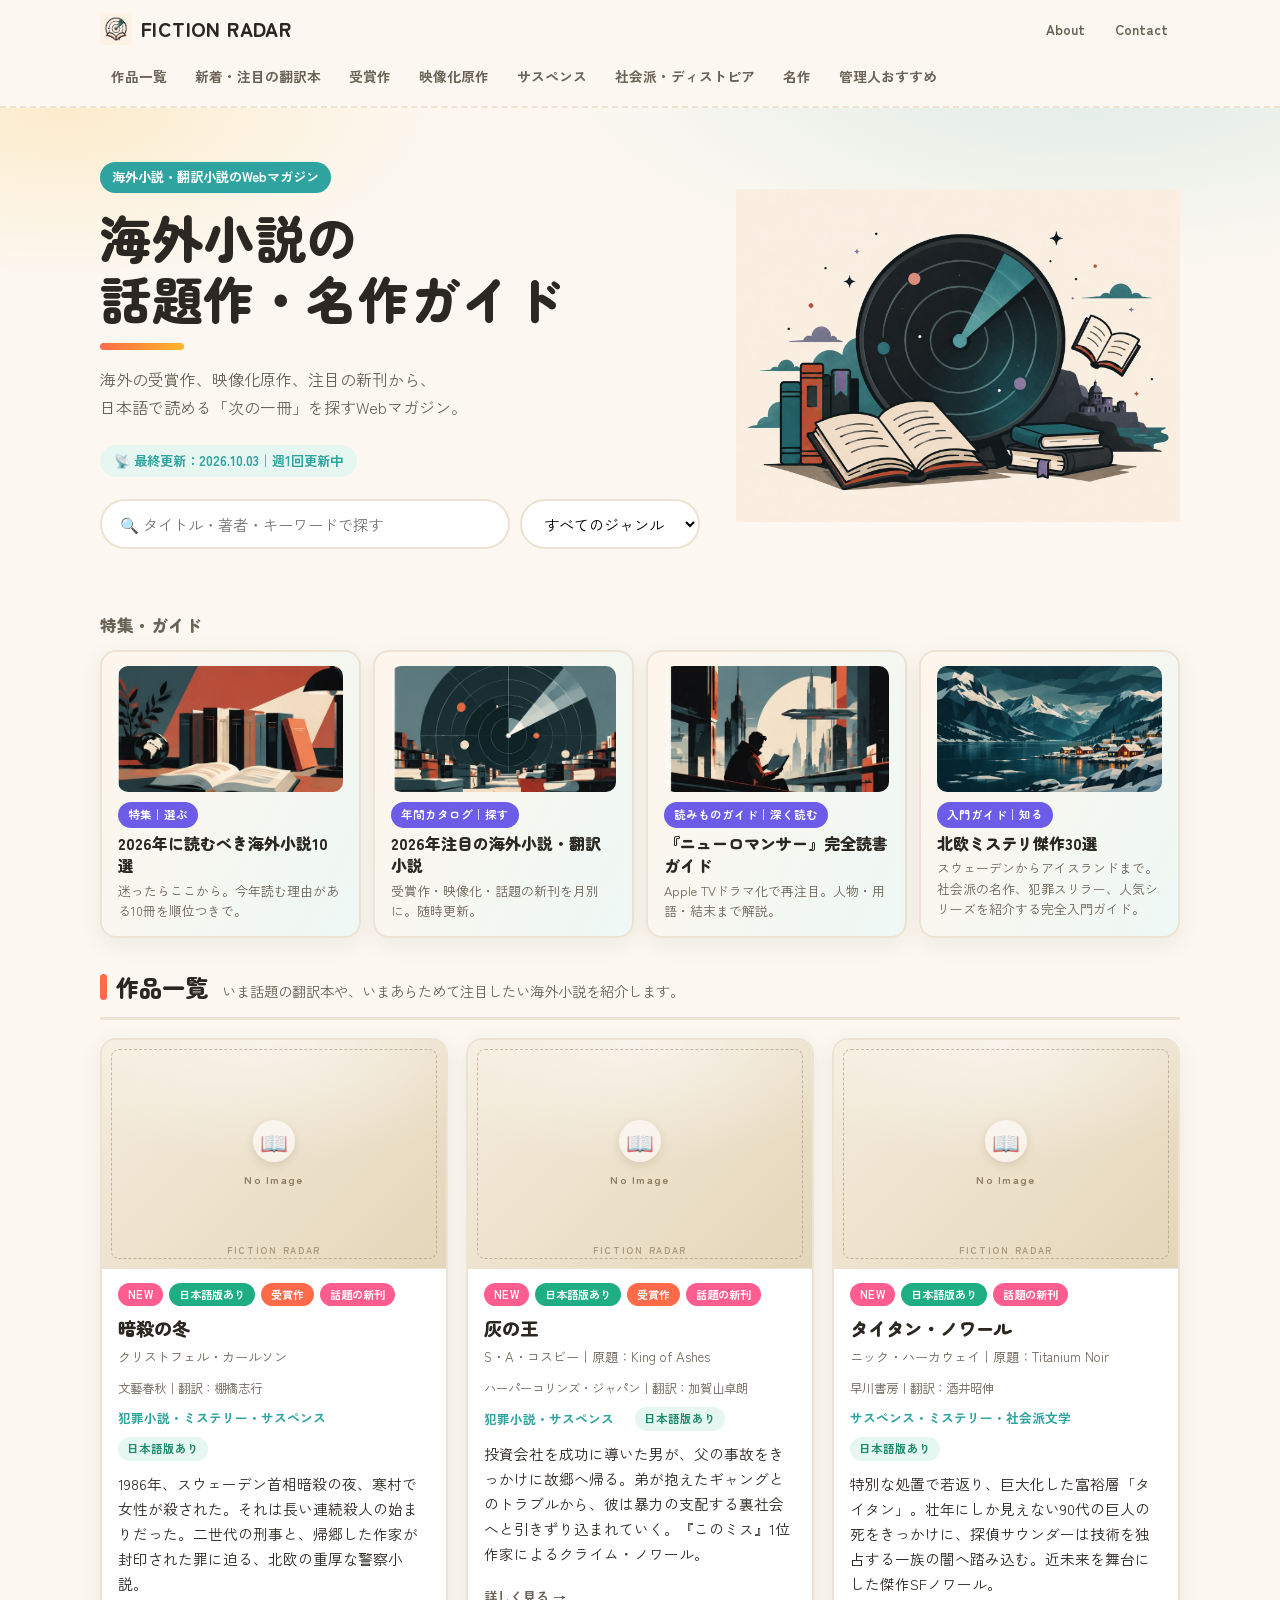
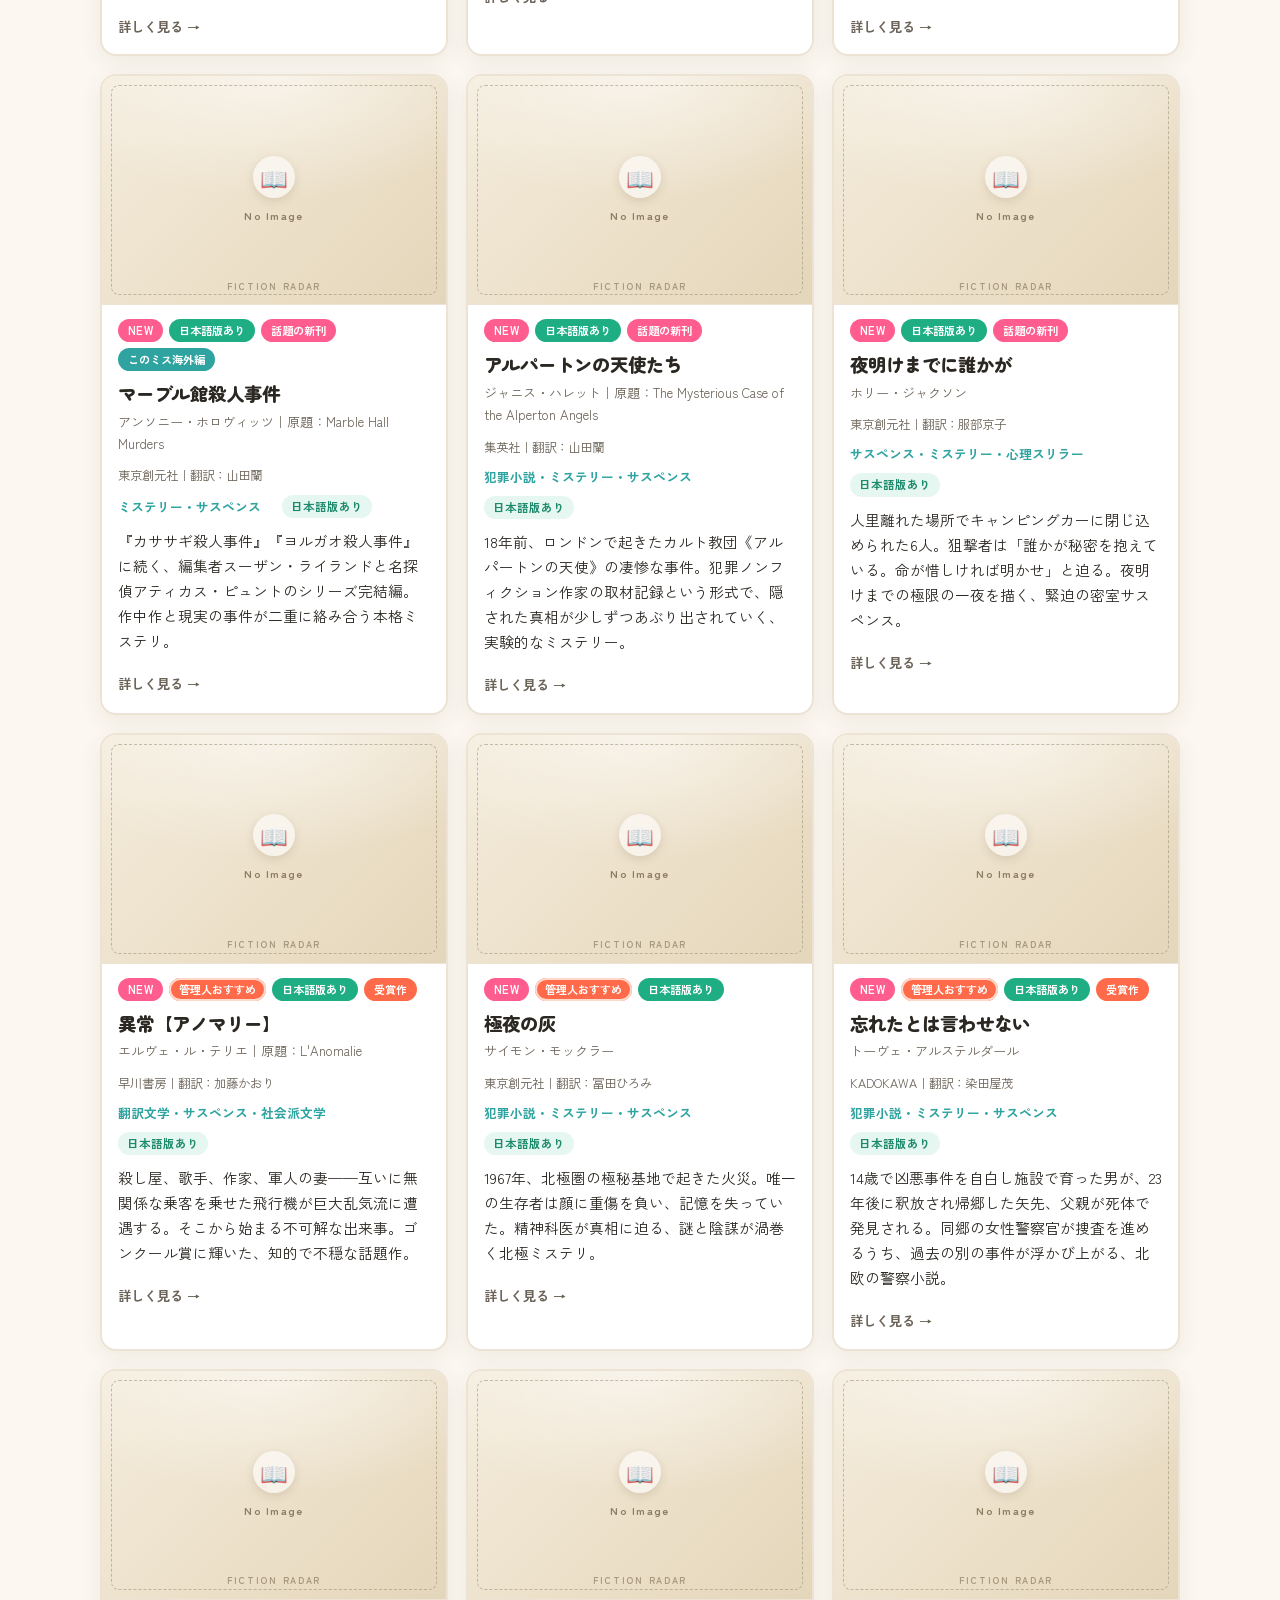
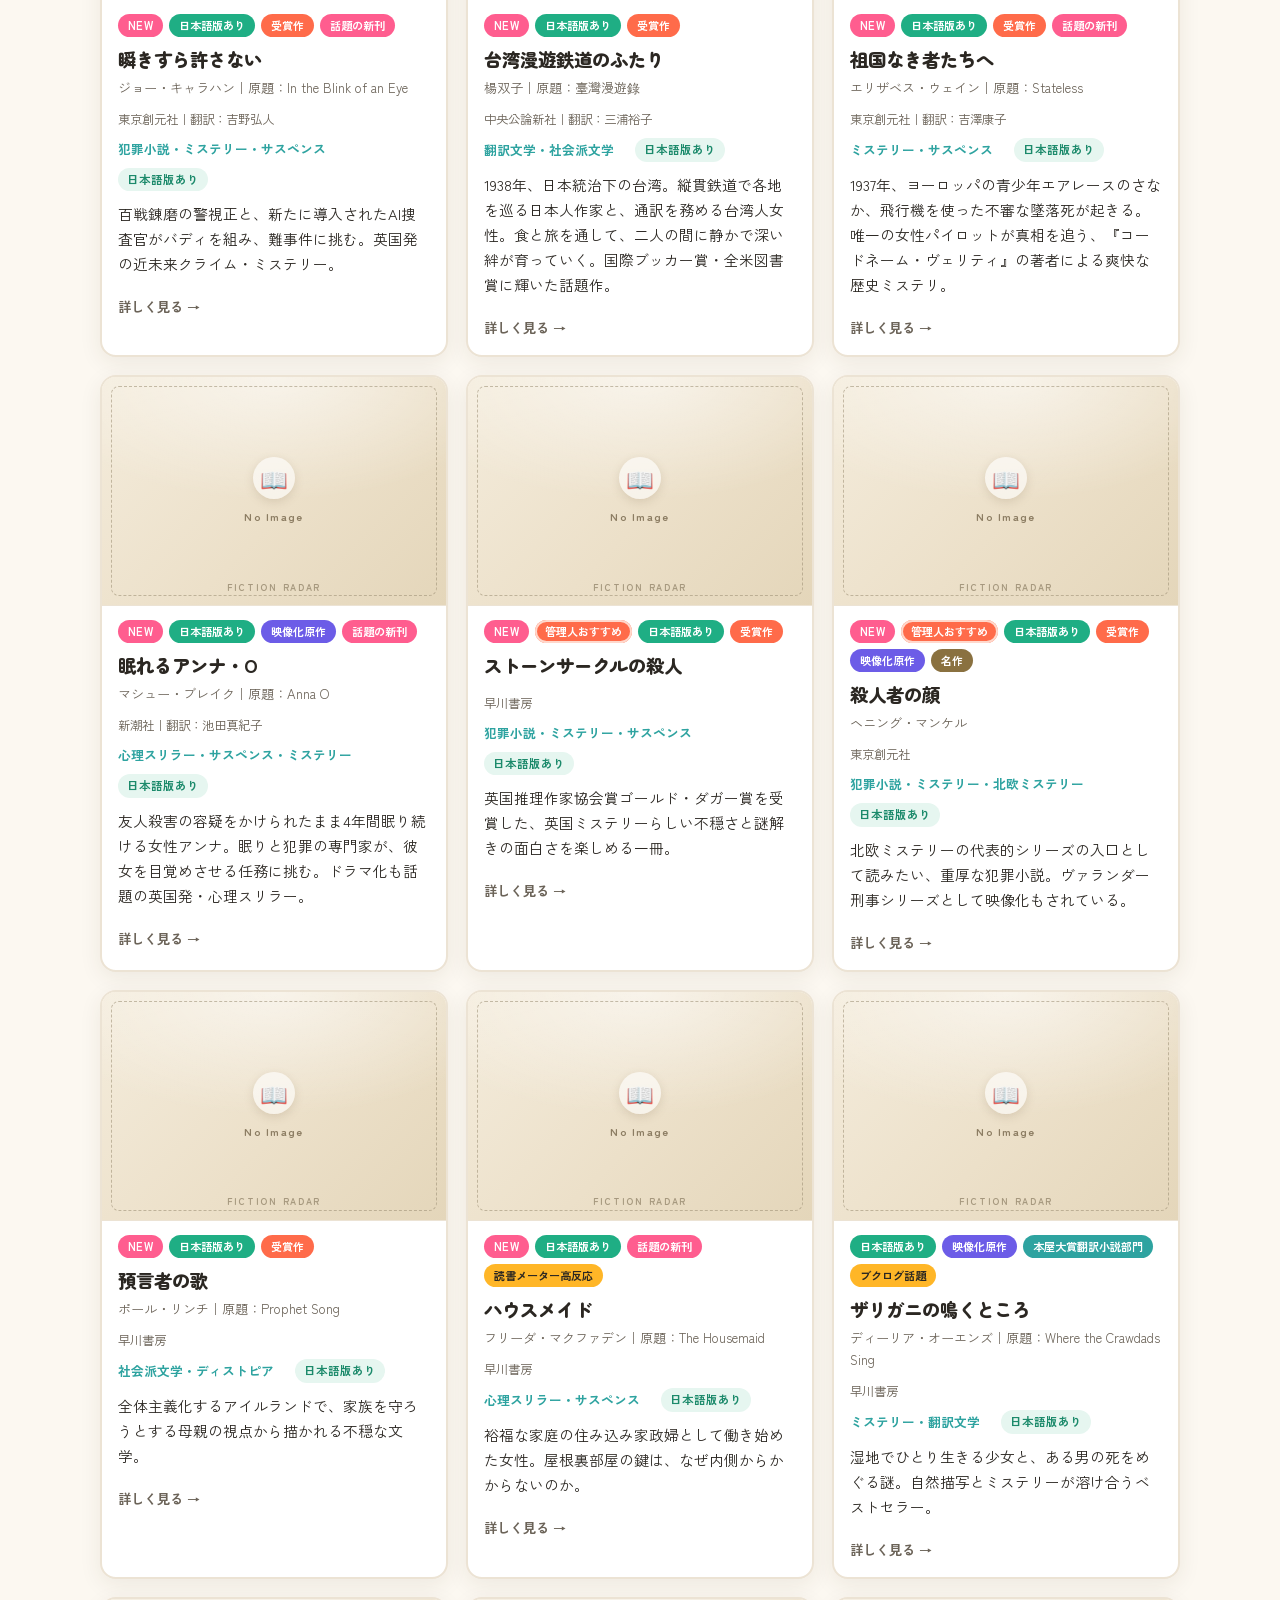
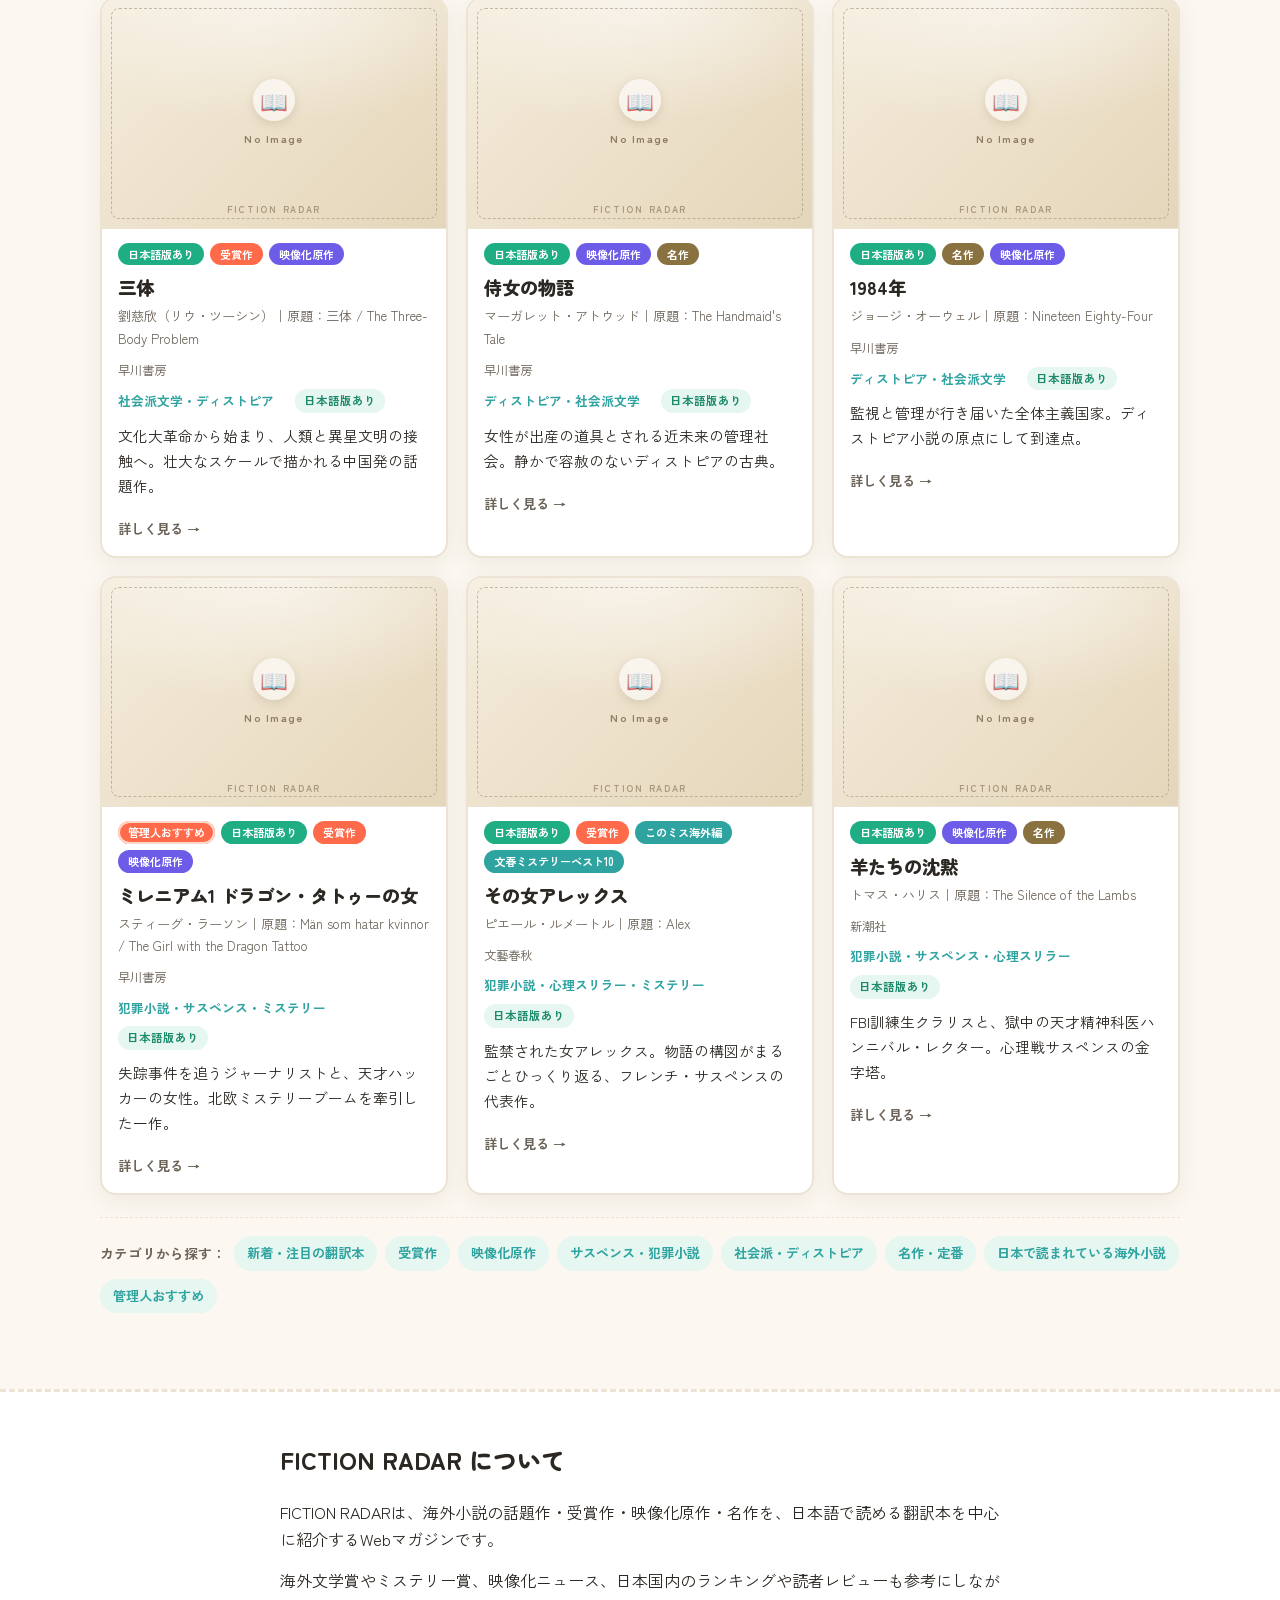
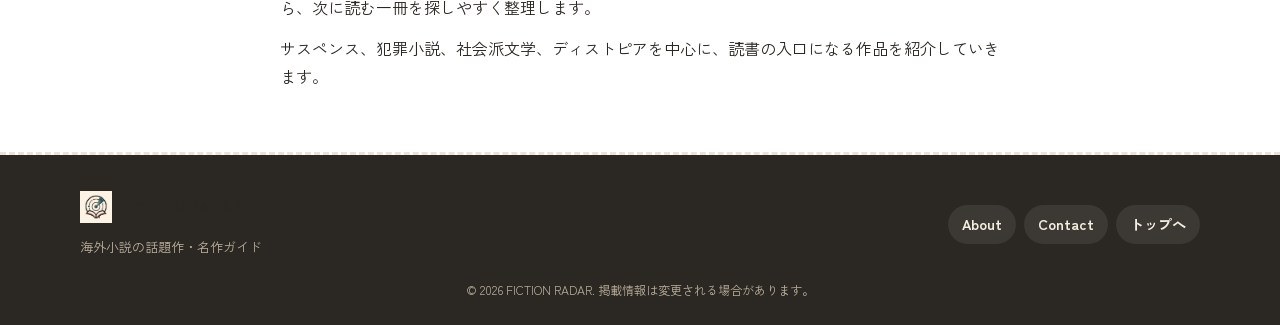
==== index.html @ 4d7d0bd0 "Add files via upload" ====
<!DOCTYPE html>
<html lang="ja">
<head>
  <meta charset="UTF-8" />
  <meta name="viewport" content="width=device-width, initial-scale=1.0" />

  <!-- Google tag (gtag.js) - GA4 -->
  <script async src="https://www.googletagmanager.com/gtag/js?id=G-45LHMV58RH"></script>
  <script>
    window.dataLayer = window.dataLayer || [];
    function gtag(){dataLayer.push(arguments);}
    gtag('js', new Date());
    gtag('config', 'G-45LHMV58RH');
  </script>

  <title>FICTION RADAR｜海外小説の話題作・名作ガイド</title>
  <meta name="description" content="海外の受賞作、映像化原作、注目の新刊から、日本語で読める次の一冊を探すWebマガジン。サスペンス・犯罪小説・社会派文学・ディストピアを中心に紹介。" />
  <meta name="robots" content="index, follow" />
  <link rel="canonical" href="https://raftuff.github.io/fiction-radar/" />

  <!-- OGP -->
  <meta property="og:type" content="website" />
  <meta property="og:site_name" content="FICTION RADAR" />
  <meta property="og:locale" content="ja_JP" />
  <meta property="og:title" content="FICTION RADAR｜海外小説の話題作・名作ガイド" />
  <meta property="og:description" content="海外の受賞作、映像化原作、注目の新刊から、日本語で読める次の一冊を探すWebマガジン。サスペンス・犯罪小説・社会派文学・ディストピアを中心に紹介。" />
  <meta property="og:url" content="https://raftuff.github.io/fiction-radar/" />
  <meta property="og:image" content="https://raftuff.github.io/fiction-radar/assets/images/main-visual.png" />

  <!-- Twitter Card -->
  <meta name="twitter:card" content="summary_large_image" />
  <meta name="twitter:title" content="FICTION RADAR｜海外小説の話題作・名作ガイド" />
  <meta name="twitter:description" content="海外の受賞作、映像化原作、注目の新刊から、日本語で読める次の一冊を探すWebマガジン。" />
  <meta name="twitter:image" content="https://raftuff.github.io/fiction-radar/assets/images/main-visual.png" />

  <!-- JSON-LD: WebSite -->
  <script type="application/ld+json">
  {
    "@context": "https://schema.org",
    "@type": "WebSite",
    "name": "FICTION RADAR",
    "alternateName": "海外小説の話題作・名作ガイド",
    "url": "https://raftuff.github.io/fiction-radar/",
    "inLanguage": "ja",
    "description": "海外の受賞作、映像化原作、注目の新刊から、日本語で読める次の一冊を探すWebマガジン。サスペンス・犯罪小説・社会派文学・ディストピアを中心に紹介。"
  }
  </script>

  <link rel="icon" type="image/png" href="assets/images/icon.png" />
  <link rel="apple-touch-icon" href="assets/images/icon.png" />
  <link rel="preconnect" href="https://fonts.googleapis.com" />
  <link rel="preconnect" href="https://fonts.gstatic.com" crossorigin />
  <link href="https://fonts.googleapis.com/css2?family=Zen+Maru+Gothic:wght@500;700;900&family=Zen+Kaku+Gothic+New:wght@400;500;700&display=swap" rel="stylesheet" />
  <link rel="stylesheet" href="style.css" />
</head>
<body>

  <!-- ============ ヘッダー ============ -->
  <header class="header">
    <div class="header__inner">
      <a href="#top" class="logo" id="show-all">
        <img class="logo__icon" src="assets/images/icon.png" alt="" aria-hidden="true" width="32" height="32" />
        <span class="logo__text">FICTION&nbsp;RADAR</span>
      </a>

      <div class="header__util">
        <a href="about.html">About</a>
        <a href="contact.html">Contact</a>
      </div>

      <button class="menu-toggle" id="menu-toggle" aria-label="メニュー" aria-expanded="false">
        <span></span><span></span><span></span>
      </button>

      <nav class="nav" id="main-nav">
        <a href="index.html" data-cat="__all">作品一覧</a>
        <a href="category.html?cat=new" data-cat="new">新着・注目の翻訳本</a>
        <a href="category.html?cat=awards" data-cat="awards">受賞作</a>
        <a href="category.html?cat=adaptations" data-cat="adaptations">映像化原作</a>
        <a href="category.html?cat=suspense" data-cat="suspense">サスペンス</a>
        <a href="category.html?cat=dystopia" data-cat="dystopia">社会派・ディストピア</a>
        <a href="category.html?cat=classics" data-cat="classics">名作</a>
        <!-- 翻訳待ちウォッチ：実在作品を掲載したら復活 <a href="category.html?cat=wishlist" data-cat="wishlist">翻訳待ち</a> -->
        <a href="category.html?cat=recommend" data-cat="recommend" class="nav__pick">管理人おすすめ</a>
      </nav>
    </div>
  </header>

  <!-- ============ ファーストビュー ============ -->
  <section class="hero" id="top">
    <div class="hero__inner">
      <div class="hero__copy">
        <p class="hero__eyebrow">海外小説・翻訳小説のWebマガジン</p>
        <h1 class="hero__title">海外小説の<br />話題作・名作ガイド</h1>
        <p class="hero__sub">海外の受賞作、映像化原作、注目の新刊から、<br class="pc-only" />日本語で読める「次の一冊」を探すWebマガジン。</p>
        <p class="hero__updated">📡 最終更新：<span data-last-updated>2026.10.03</span>｜週1回更新中</p>

        <div class="hero__controls">
          <input type="search" id="search" class="search" placeholder="🔍 タイトル・著者・キーワードで探す" />
          <select id="genre-filter" class="genre-filter" aria-label="ジャンルで絞り込む">
            <option value="all">すべてのジャンル</option>
          </select>
        </div>
      </div>

      <!-- メインビジュアル -->
      <div class="hero__visual" id="main-visual">
        <img class="visual-img" src="assets/images/main-visual.png" alt="FICTION RADAR メインビジュアル" style="width:100%;max-width:480px;height:auto;object-fit:contain;" />
      </div>
    </div>
  </section>

  <!-- ============ 特集・ガイド ============
       カードを1枚追加するだけで増やせる（PC3列／タブレット2列／SP1列）。
       サムネイルは assets/images/feature-{記事名}-thumb.webp（16:9 で表示。alt="" の装飾扱い）。
       4枚以上になったら、新しいものを先頭に置き、古いものから外すか「特集一覧」ページを作る。 -->
  <section class="container feature-block" aria-labelledby="feature-title">
    <h2 class="feature-block__title" id="feature-title">特集・ガイド</h2>
    <div class="feature-grid">
      <a class="feature-card" href="best-translated-fiction-2026.html">
        <img class="feature-card__image" src="assets/images/feature-best-2026-thumb.webp" alt="" width="526" height="321" decoding="async" />
        <span class="feature-card__tag">特集｜選ぶ</span>
        <span class="feature-card__title">2026年に読むべき海外小説10選</span>
        <span class="feature-card__sub">迷ったらここから。今年読む理由がある10冊を順位つきで。</span>
      </a>
      <a class="feature-card" href="translated-fiction-2026.html">
        <img class="feature-card__image" src="assets/images/feature-catalog-2026-thumb.webp" alt="" width="526" height="321" decoding="async" />
        <span class="feature-card__tag">年間カタログ｜探す</span>
        <span class="feature-card__title">2026年注目の海外小説・翻訳小説</span>
        <span class="feature-card__sub">受賞作・映像化・話題の新刊を月別に。随時更新。</span>
      </a>
      <a class="feature-card" href="neuromancer-guide.html">
        <img class="feature-card__image" src="assets/images/feature-neuromancer-thumb.webp" alt="" width="525" height="321" decoding="async" />
        <span class="feature-card__tag">読みものガイド｜深く読む</span>
        <span class="feature-card__title">『ニューロマンサー』完全読書ガイド</span>
        <span class="feature-card__sub">Apple TVドラマ化で再注目。人物・用語・結末まで解説。</span>
      </a>
      <a class="feature-card" href="nordic-mystery-best-30.html">
        <img class="feature-card__image" src="assets/images/nordic-mystery-thumb.webp" alt="" width="1280" height="720" decoding="async" />
        <span class="feature-card__tag">入門ガイド｜知る</span>
        <span class="feature-card__title">北欧ミステリ傑作30選</span>
        <span class="feature-card__sub">スウェーデンからアイスランドまで。社会派の名作、犯罪スリラー、人気シリーズを紹介する完全入門ガイド。</span>
      </a>
    </div>
  </section>

  <!-- ============ セクション（JSで描画） ============ -->
  <main class="container" id="sections"></main>

  <!-- ============ About ============ -->
  <section class="about" id="about">
    <div class="about__inner">
      <h2 class="about__title">FICTION RADAR について</h2>
      <p>FICTION RADARは、海外小説の話題作・受賞作・映像化原作・名作を、日本語で読める翻訳本を中心に紹介するWebマガジンです。</p>
      <p>海外文学賞やミステリー賞、映像化ニュース、日本国内のランキングや読者レビューも参考にしながら、次に読む一冊を探しやすく整理します。</p>
      <p>サスペンス、犯罪小説、社会派文学、ディストピアを中心に、読書の入口になる作品を紹介していきます。</p>
    </div>
  </section>

  <!-- ============ フッター ============ -->
  <footer class="footer" id="contact">
    <div class="footer__inner">
      <div class="footer__brand">
        <img class="logo__icon" src="assets/images/icon.png" alt="" aria-hidden="true" width="32" height="32" />
        <span class="logo__text">FICTION RADAR</span>
        <p class="footer__tag">海外小説の話題作・名作ガイド</p>
      </div>
      <div class="footer__links">
        <a href="about.html">About</a>
        <a href="contact.html">Contact</a>
        <a href="#top" id="back-top">トップへ</a>
      </div>
    </div>
    <p class="footer__copy">© <span id="year">2026</span> FICTION RADAR. 掲載情報は変更される場合があります。</p>
  </footer>

  <script src="script.js"></script>
</body>
</html>
---- style.css ----
/* =========================================================
   FICTION RADAR — style.css
   ポップで親しみやすい翻訳小説ガイド
   生成り背景 + 明るい差し色
   ========================================================= */

:root {
  /* ベース（白〜生成り） */
  --bg: #fcf8f1;
  --bg-soft: #fff;
  --ink: #2b2722;
  --ink-soft: #6b6358;
  --line: #ece3d4;

  /* 差し色（ポップ） */
  --accent: #ff6b4a;      /* コーラル */
  --accent-2: #2ea3a0;    /* ティール */
  --accent-3: #ffb627;    /* イエロー */
  --accent-4: #6c5ce7;    /* パープル */
  --accent-pink: #ff5d8f;

  --radius: 16px;
  --radius-sm: 10px;
  --shadow: 0 6px 22px rgba(60, 45, 30, .08);
  --shadow-hover: 0 12px 30px rgba(255, 107, 74, .18);

  --font-round: "Zen Maru Gothic", system-ui, sans-serif;
  --font-body: "Zen Kaku Gothic New", system-ui, sans-serif;
}

* { box-sizing: border-box; }

html { scroll-behavior: smooth; }

body {
  margin: 0;
  font-family: var(--font-body);
  color: var(--ink);
  background: var(--bg);
  line-height: 1.7;
  -webkit-font-smoothing: antialiased;
}

a { color: inherit; text-decoration: none; }

.pc-only { display: inline; }

/* ============ ヘッダー ============ */
.header {
  position: sticky;
  top: 0;
  z-index: 50;
  background: rgba(252, 248, 241, .92);
  backdrop-filter: blur(8px);
  border-bottom: 2px dashed var(--line);
}
.header__inner {
  max-width: 1120px;
  margin: 0 auto;
  padding: 12px 20px;
  display: flex;
  align-items: center;
  flex-wrap: wrap;
  gap: 12px 16px;
}
/* ヘッダー右側のユーティリティ（About / Contact） */
.header__util {
  margin-left: auto;
  display: flex;
  gap: 6px;
}
.header__util a {
  font-size: .84rem;
  font-weight: 700;
  color: var(--ink-soft);
  padding: 6px 12px;
  border-radius: 999px;
  white-space: nowrap;
  transition: .15s;
}
.header__util a:hover { background: var(--accent-3); color: var(--ink); }
/* About/Contact があるTOPでは、カテゴリナビを次の行に回す */
.header__util ~ .nav { flex-basis: 100%; margin-left: 0; }
.logo {
  display: flex;
  align-items: center;
  gap: 9px;
  font-family: var(--font-round);
  font-weight: 900;
  font-size: 1.25rem;
  letter-spacing: .02em;
  flex-shrink: 0;
}
/* ヘッダー／フッターのロゴアイコン画像（巨大化防止のため必ずサイズ指定） */
.logo__icon {
  width: 32px;
  height: 32px;
  object-fit: contain;
  display: block;
  flex-shrink: 0;
}
.logo__radar {
  width: 22px; height: 22px;
  border-radius: 50%;
  background:
    radial-gradient(circle at center, transparent 30%, var(--accent) 31%, var(--accent) 34%, transparent 35%),
    conic-gradient(from 0deg, var(--accent-2) 0deg 60deg, transparent 60deg 360deg);
  border: 2.5px solid var(--accent-2);
  position: relative;
}
.logo__text { color: var(--ink); }

/* ナビ */
.nav {
  margin-left: auto;
  display: flex;
  flex-wrap: wrap;
  gap: 4px 6px;
  align-items: center;
}
.nav a {
  font-size: .86rem;
  font-weight: 700;
  padding: 6px 11px;
  border-radius: 999px;
  color: var(--ink-soft);
  white-space: nowrap;
  transition: .15s;
}
.nav a:hover { background: var(--accent-3); color: var(--ink); }
.nav a.is-active { background: var(--accent); color: #fff; }

.menu-toggle {
  display: none;
  margin-left: auto;
  flex-direction: column;
  gap: 4px;
  background: none;
  border: 0;
  cursor: pointer;
  padding: 8px;
}
.menu-toggle span {
  width: 24px; height: 3px;
  background: var(--ink);
  border-radius: 2px;
}

/* ============ ファーストビュー ============ */
.hero {
  background:
    radial-gradient(900px 360px at 85% -10%, rgba(46,163,160,.14), transparent 60%),
    radial-gradient(700px 320px at 5% 0%, rgba(255,182,39,.18), transparent 55%);
}
.hero__inner {
  max-width: 1120px;
  margin: 0 auto;
  padding: 54px 20px 40px;
  display: grid;
  grid-template-columns: 1.15fr .85fr;
  gap: 36px;
  align-items: center;
}
.hero__eyebrow {
  display: inline-block;
  font-weight: 700;
  font-size: .82rem;
  color: #fff;
  background: var(--accent-2);
  padding: 4px 12px;
  border-radius: 999px;
  margin: 0 0 14px;
}
.hero__title {
  font-family: var(--font-round);
  font-weight: 900;
  font-size: clamp(2rem, 5.5vw, 3.2rem);
  line-height: 1.2;
  margin: 0 0 16px;
  letter-spacing: .01em;
}
.hero__title::after {
  content: "";
  display: block;
  width: 84px; height: 7px;
  margin-top: 14px;
  border-radius: 999px;
  background: linear-gradient(90deg, var(--accent), var(--accent-3));
}
.hero__sub {
  font-size: 1rem;
  color: var(--ink-soft);
  margin: 0 0 24px;
}
.hero__controls {
  display: flex;
  gap: 10px;
  flex-wrap: wrap;
}
.search, .genre-filter {
  font-family: var(--font-body);
  font-size: .95rem;
  border: 2px solid var(--line);
  background: var(--bg-soft);
  border-radius: 999px;
  padding: 11px 18px;
  outline: none;
  transition: .15s;
}
.search {
  flex: 1 1 240px;
  min-width: 0;
}
.search:focus, .genre-filter:focus { border-color: var(--accent); }
.genre-filter { cursor: pointer; }

/* メインビジュアル */
.hero__visual {
  display: flex;
  justify-content: center;
}
.visual-img {
  width: 100%;
  max-width: 420px;
  height: auto;
  display: block;
  object-fit: contain;
}

/* ============ セクション ============ */
.container {
  max-width: 1120px;
  margin: 0 auto;
  padding: 30px 20px 10px;
}
.section { margin-bottom: 46px; }
.section__head {
  display: flex;
  align-items: baseline;
  gap: 14px;
  flex-wrap: wrap;
  margin-bottom: 18px;
  padding-bottom: 10px;
  border-bottom: 3px solid var(--line);
}
.section__title {
  font-family: var(--font-round);
  font-weight: 900;
  font-size: 1.45rem;
  margin: 0;
  position: relative;
  padding-left: 16px;
}
.section__title::before {
  content: "";
  position: absolute;
  left: 0; top: 50%;
  transform: translateY(-50%);
  width: 7px; height: 26px;
  border-radius: 4px;
  background: var(--accent);
}
.section__note {
  margin: 0;
  font-size: .9rem;
  color: var(--ink-soft);
}
/* 作品カード一覧の最後に並ぶ「もっと見るカード」 */
.more-card {
  align-self: stretch;        /* 作品カードと上端・高さを揃える（同じ棚に並ぶ） */
  min-height: 240px;
  display: flex;
  flex-direction: column;
  align-items: center;
  justify-content: center;
  text-align: center;
  gap: 8px;
  padding: 24px 20px;
  border: 1px dashed rgba(46, 163, 160, .25);   /* 点線は薄めに */
  border-radius: var(--radius);
  background: linear-gradient(160deg, #fffaf2 0%, #f9f0de 100%);
  box-shadow: 0 3px 12px rgba(60, 45, 30, .05);   /* 影は控えめに */
  color: var(--ink);
  cursor: pointer;
  transition: transform .15s, box-shadow .15s, border-color .15s, background .15s;
}
.more-card:hover {
  transform: translateY(-4px);
  box-shadow: var(--shadow-hover);
  border-color: var(--accent);
  background: #fff4e6;
}
.more-card__radar { display: none; }  /* アイコンは非表示（文字だけ） */
.more-card__title {
  font-family: var(--font-round);
  font-weight: 500;          /* 太字をやめて存在感を抑える */
  font-size: .98rem;
  line-height: 1.5;
  color: var(--ink-soft);
}
.more-card__sub {
  font-size: .78rem;
  color: var(--ink-soft);
  opacity: .85;
}
.more-card__cta {
  margin-top: 10px;
  padding: 7px 16px;
  border-radius: 999px;
  background: #fff;
  border: 1.5px solid var(--accent);
  font-weight: 800;
  font-size: .9rem;
  color: var(--accent);       /* アクセントカラーでクリック導線を明確に */
  transition: background .15s, color .15s;
}
.more-card:hover .more-card__cta { background: var(--accent); color: #fff; }

/* TOPカタログ：もっと見るボタン */
.top-more { text-align: center; margin: 26px 0 8px; }
.top-more__btn {
  font-family: var(--font-round);
  font-weight: 700;
  font-size: .95rem;
  color: #fff;
  background: var(--accent);
  border: 0;
  border-radius: 999px;
  padding: 12px 30px;
  cursor: pointer;
  transition: filter .15s, transform .15s;
}
.top-more__btn:hover { filter: brightness(1.05); transform: translateY(-1px); }

/* TOPカタログ：カテゴリから探す導線 */
.cat-nav {
  display: flex;
  flex-wrap: wrap;
  align-items: center;
  gap: 8px;
  margin-top: 22px;
  padding-top: 18px;
  border-top: 1px dashed var(--line);
}
.cat-nav__label {
  font-size: .85rem;
  font-weight: 700;
  color: var(--ink-soft);
}
.cat-link {
  font-size: .82rem;
  font-weight: 700;
  color: var(--accent-2);
  background: #e6f6f0;
  padding: 6px 13px;
  border-radius: 999px;
  transition: .15s;
}
.cat-link:hover { background: var(--accent-2); color: #fff; }

/* TOPの読みものガイド（特集記事バナー） */
.article-banner {
  display: flex;
  align-items: center;
  gap: 16px;
  flex-wrap: wrap;
  padding: 18px 22px;
  border: 2px solid var(--line);
  border-radius: var(--radius);
  background: linear-gradient(120deg, #fff6ec 0%, #eef8f5 100%);
  box-shadow: var(--shadow);
  color: var(--ink);
  transition: transform .15s, box-shadow .15s, border-color .15s;
}
.article-banner:hover { transform: translateY(-3px); box-shadow: var(--shadow-hover); border-color: var(--accent); }
.article-banner__tag {
  flex-shrink: 0;
  font-family: var(--font-round);
  font-weight: 700;
  font-size: .78rem;
  color: #fff;
  background: var(--accent-4);
  padding: 5px 12px;
  border-radius: 999px;
}
.article-banner__body { flex: 1 1 260px; min-width: 0; }
.article-banner__title {
  display: block;
  font-family: var(--font-round);
  font-weight: 900;
  font-size: 1.05rem;
  line-height: 1.4;
}
.article-banner__sub {
  display: block;
  font-size: .84rem;
  color: var(--ink-soft);
  margin-top: 4px;
}
.article-banner__cta {
  flex-shrink: 0;
  font-weight: 800;
  font-size: .9rem;
  color: var(--accent-2);
  white-space: nowrap;
}
.article-banner:hover .article-banner__cta { color: var(--accent); }

/* TOPの「特集・ガイド」ブロック（カードを足すだけで増やせる） */
.feature-block { padding-top: 22px; padding-bottom: 0; }
.feature-block__title {
  font-family: var(--font-round);
  font-weight: 900;
  font-size: 1.05rem;
  margin: 0 0 10px;
  color: var(--ink-soft);
}
.feature-grid {
  display: grid;
  grid-template-columns: repeat(auto-fill, minmax(260px, 1fr));
  gap: 12px;
}
.feature-card {
  display: flex;
  flex-direction: column;
  gap: 4px;
  padding: 14px 16px;
  border: 2px solid var(--line);
  border-radius: var(--radius);
  background: linear-gradient(120deg, #fff6ec 0%, #eef8f5 100%);
  box-shadow: var(--shadow);
  color: var(--ink);
  transition: transform .15s, box-shadow .15s, border-color .15s;
}
a.feature-card:hover { transform: translateY(-3px); box-shadow: var(--shadow-hover); border-color: var(--accent); }
/* 特集サムネイル（TOPカード用・汎用）：表示領域だけ16:9に揃える */
.feature-card__image {
  display: block;
  width: 100%;
  height: auto;
  aspect-ratio: 16 / 9;
  object-fit: cover;
  object-position: center;
  border-radius: 10px;
  background: #efe7d7;
  margin: 0 0 6px;
}
/* 画像がまだない特集用の色面プレースホルダー（画像ができたら img に差し替える） */
.feature-card__image--placeholder {
  background: linear-gradient(135deg, #e6ecef 0%, #d5dfe5 55%, #c9d4db 100%);
}
.feature-card__tag {
  align-self: flex-start;
  font-family: var(--font-round);
  font-weight: 700;
  font-size: .72rem;
  color: #fff;
  background: var(--accent-4);
  padding: 3px 10px;
  border-radius: 999px;
}
.feature-card__title {
  font-family: var(--font-round);
  font-weight: 900;
  font-size: 1rem;
  line-height: 1.4;
}
.feature-card__sub { font-size: .8rem; color: var(--ink-soft); line-height: 1.6; }
@media (max-width: 480px) {
  .feature-grid { gap: 8px; }
  .feature-card { padding: 11px 14px; }
  .feature-card__sub { display: none; }
  /* SP：画像を左、ラベル・タイトルを右に置いてカードの高さを抑える */
  .feature-card:has(.feature-card__image) {
    display: grid;
    grid-template-columns: 38% minmax(0, 1fr);
    grid-template-rows: auto 1fr;
    column-gap: 12px;
    row-gap: 4px;
    align-items: start;
  }
  .feature-card__image { grid-column: 1; grid-row: 1 / span 2; margin: 0; border-radius: 8px; }
  .feature-card:has(.feature-card__image) .feature-card__tag { grid-column: 2; grid-row: 1; }
  .feature-card:has(.feature-card__image) .feature-card__title { grid-column: 2; grid-row: 2; font-size: .95rem; }
}

/* 記事ヒーロービジュアル（特集・ガイド記事用・汎用）
   元画像の構図を活かすため縦横比はそのまま。PCでは大きくなりすぎないよう最大幅を設定。 */
.article-hero {
  margin: 4px 0 16px;
}
.article-hero__image {
  display: block;
  width: 100%;
  max-width: 480px;
  height: auto;
  border-radius: 12px;
  background: #efe7d7;
}
/* PC：横長（16:9）に揃えてファーストビューを圧迫しない。
   トリミング位置は記事ごとに img の style="--hero-pos: 50% 65%;" で調整（既定は中央）。
   SP は上の既定（元画像の縦横比のまま）を使う。 */
@media (min-width: 721px) {
  .article-hero__image {
    max-width: 560px;
    aspect-ratio: 16 / 9;
    object-fit: cover;
    object-position: var(--hero-pos, 50% 50%);
  }
}

/* カードグリッド */
.cards {
  display: grid;
  grid-template-columns: repeat(auto-fill, minmax(280px, 1fr));
  gap: 18px;
}
.cards--feature {
  grid-template-columns: repeat(auto-fill, minmax(320px, 1fr));
}

/* ============ カード ============ */
.card {
  background: var(--bg-soft);
  border: 2px solid var(--line);
  border-radius: var(--radius);
  padding: 0;
  overflow: hidden;
  box-shadow: var(--shadow);
  transition: transform .15s, box-shadow .15s, border-color .15s;
  display: flex;
  flex-direction: column;
  color: inherit;
}
.card:hover {
  transform: translateY(-4px);
  box-shadow: var(--shadow-hover);
  border-color: var(--accent);
}
.card:hover .card__more { color: var(--accent); }
.card__body {
  padding: 14px 16px 16px;
  display: flex;
  flex-direction: column;
  flex: 1;
}
.card__pub {
  font-size: .78rem;
  color: var(--ink-soft);
  margin: 0 0 8px;
}
.card__more {
  margin-top: 10px;
  font-size: .82rem;
  font-weight: 700;
  color: var(--ink-soft);
  transition: color .15s;
}
.card__badges {
  display: flex;
  flex-wrap: wrap;
  gap: 6px;
  margin-bottom: 10px;
}
.card__title {
  font-family: var(--font-round);
  font-weight: 900;
  font-size: 1.15rem;
  line-height: 1.4;
  margin: 0 0 4px;
}
.card__sub {
  font-size: .82rem;
  color: var(--ink-soft);
  margin: 0 0 10px;
}
.card__genre {
  font-size: .8rem;
  font-weight: 700;
  color: var(--accent-2);
  margin: 0 0 10px;
  display: flex;
  align-items: center;
  flex-wrap: wrap;
  gap: 8px;
}
.card__summary {
  font-size: .92rem;
  margin: 0 0 10px;
}
.card__rec {
  font-size: .84rem;
  color: var(--ink);
  background: #fff6ec;
  border-left: 4px solid var(--accent-3);
  border-radius: 6px;
  padding: 7px 10px;
  margin: 0 0 12px;
}
.card__meta {
  margin-top: auto;
  border-top: 1px dashed var(--line);
  padding-top: 10px;
  display: flex;
  flex-direction: column;
  gap: 4px;
}
.meta__item {
  font-size: .78rem;
  color: var(--ink-soft);
}
.meta__item b {
  display: inline-block;
  min-width: 64px;
  color: var(--accent-4);
  font-weight: 700;
}

/* チップ（日本語版有無） */
.chip {
  font-size: .72rem;
  font-weight: 700;
  padding: 2px 9px;
  border-radius: 999px;
}
.chip--ja { background: #e6f6f0; color: #1c8a6b; }
.chip--wait { background: #f1ecff; color: var(--accent-4); }

/* ============ バッジ ============ */
.badge {
  font-size: .7rem;
  font-weight: 700;
  padding: 3px 10px;
  border-radius: 999px;
  line-height: 1.5;
  color: #fff;
}
.badge--ja      { background: #1fae84; }
.badge--award   { background: var(--accent); }
.badge--screen  { background: var(--accent-4); }
.badge--new     { background: var(--accent-pink); }
.badge--classic { background: #8a7140; }
.badge--jp      { background: var(--accent-2); }
.badge--reader  { background: var(--accent-3); color: var(--ink); }
.badge--wait    { background: #fff; color: var(--accent-4); border: 1.5px dashed var(--accent-4); }
.badge--default { background: var(--ink-soft); }
.badge--pick    { background: var(--accent); color: #fff; box-shadow: 0 0 0 2px #ffd8cc inset; }
.badge--newest  { background: var(--accent-pink); color: #fff; letter-spacing: .04em; }

/* 空表示 */
.empty {
  color: var(--ink-soft);
  font-size: .9rem;
  grid-column: 1 / -1;
}
.empty--big {
  text-align: center;
  font-size: 1.05rem;
  padding: 60px 20px;
}

/* ============ About / Contact ページ ============ */
.container--page { padding-top: 30px; padding-bottom: 40px; }
.page {
  max-width: 760px;
  margin: 0 auto;
  background: var(--bg-soft);
  border: 1px solid var(--line);
  border-radius: var(--radius);
  box-shadow: var(--shadow);
  padding: 32px clamp(20px, 4vw, 40px) 36px;
}
.page__title {
  font-family: var(--font-round);
  font-weight: 900;
  font-size: clamp(1.5rem, 3.5vw, 2rem);
  line-height: 1.3;
  margin: 0 0 20px;
  padding-bottom: 14px;
  border-bottom: 3px solid var(--line);
}
.page p { line-height: 1.95; margin: 0 0 1.1em; }
.page__h2 {
  font-family: var(--font-round);
  font-weight: 900;
  font-size: 1.2rem;
  margin: 28px 0 12px;
  padding-left: 14px;
  position: relative;
}
.page__h2::before {
  content: "";
  position: absolute;
  left: 0; top: 50%;
  transform: translateY(-50%);
  width: 6px; height: 22px;
  border-radius: 4px;
  background: var(--accent);
}
.contact__mail {
  font-family: var(--font-round);
  font-weight: 700;
  font-size: 1.15rem;
  text-align: center;
  background: #fff6ec;
  border: 1.5px dashed var(--accent-3);
  border-radius: var(--radius-sm);
  padding: 16px;
  margin: 6px 0 8px !important;
}
.contact__mail a { color: var(--accent); }
.contact__mail a:hover { text-decoration: underline; }
.page__note { font-size: .85rem; color: var(--ink-soft); }
.page__back { margin-top: 28px !important; }

/* ============ About（TOP内セクション） ============ */
.about {
  background: linear-gradient(180deg, #fff, var(--bg-soft));
  border-top: 3px dashed var(--line);
  border-bottom: 3px dashed var(--line);
  margin-top: 20px;
}
.about__inner {
  max-width: 760px;
  margin: 0 auto;
  padding: 48px 20px;
}
.about__title {
  font-family: var(--font-round);
  font-weight: 900;
  font-size: 1.5rem;
  margin: 0 0 18px;
}
.about__inner p { margin: 0 0 14px; }

/* ============ フッター ============ */
.footer {
  background: var(--ink);
  color: #f4ede0;
  padding: 36px 20px 24px;
}
.footer__inner {
  max-width: 1120px;
  margin: 0 auto;
  display: flex;
  justify-content: space-between;
  align-items: center;
  flex-wrap: wrap;
  gap: 20px;
}
.footer__brand {
  display: flex;
  align-items: center;
  gap: 9px;
  flex-wrap: wrap;
  font-family: var(--font-round);
  font-weight: 900;
}
.footer__tag {
  width: 100%;
  font-family: var(--font-body);
  font-weight: 400;
  font-size: .82rem;
  color: #b8ad9b;
  margin: 4px 0 0;
}
.footer__links {
  display: flex;
  gap: 8px;
}
.footer__links a {
  font-weight: 700;
  font-size: .9rem;
  padding: 7px 14px;
  border-radius: 999px;
  background: rgba(255,255,255,.08);
  transition: .15s;
}
.footer__links a:hover { background: var(--accent); }
.footer__copy {
  max-width: 1120px;
  margin: 22px auto 0;
  font-size: .76rem;
  color: #b8ad9b;
  text-align: center;
}

/* ============ レスポンシブ ============ */
@media (max-width: 860px) {
  .hero__inner { grid-template-columns: 1fr; }
  .hero__visual { order: -1; }
  .visual-img { max-width: 320px; }

  .menu-toggle { display: flex; }
  .nav {
    position: absolute;
    top: 100%;
    left: 0; right: 0;
    flex-direction: column;
    align-items: stretch;
    background: var(--bg-soft);
    border-bottom: 2px dashed var(--line);
    padding: 10px 16px 16px;
    gap: 4px;
    margin-left: 0;
    display: none;
  }
  .nav.is-open { display: flex; }
  .nav a { padding: 10px 12px; }
  .pc-only { display: none; }
}

@media (max-width: 480px) {
  .hero__inner { padding: 36px 16px 28px; }
  .container { padding: 24px 16px 8px; }
  .cards, .cards--feature { grid-template-columns: 1fr; }
  .section__title { font-size: 1.25rem; }
}

/* =========================================================
   追加：書影 / 更新感 / ナビ / 詳細ページ
   ========================================================= */

/* ---- 書影（カード・詳細共通のベース） ---- */
.cover {
  position: relative;
  width: 100%;
  background: linear-gradient(135deg, #f3ead9, #e9ddc6);
  overflow: hidden;
}
/* プレースホルダー（画像が無い/失敗したとき背面に見える＝仮カバー風） */
.cover__ph {
  position: absolute;
  inset: 0;
  display: flex;
  flex-direction: column;
  align-items: center;
  justify-content: center;
  gap: 8px;
  color: #9a8c72;
  background:
    radial-gradient(120% 90% at 50% 0%, rgba(255,255,255,.55), transparent 60%),
    linear-gradient(135deg, #f4ecdc 0%, #ece0c9 55%, #e4d6ba 100%);
}
/* 内側の額縁ライン */
.cover__ph::before {
  content: "";
  position: absolute;
  inset: 9px;
  border: 1.5px dashed rgba(154, 140, 114, .55);
  border-radius: 8px;
  pointer-events: none;
}
/* 下部のブランド帯 */
.cover__ph::after {
  content: "FICTION RADAR";
  position: absolute;
  left: 0; right: 0; bottom: 10px;
  text-align: center;
  font-family: var(--font-round);
  font-weight: 700;
  font-size: .58rem;
  letter-spacing: .18em;
  color: rgba(154, 140, 114, .85);
}
.cover__ph-icon {
  font-size: 1.7rem;
  width: 50px; height: 50px;
  display: flex;
  align-items: center;
  justify-content: center;
  background: rgba(255,255,255,.6);
  border-radius: 50%;
  box-shadow: 0 3px 10px rgba(120,100,70,.18);
}
.cover__ph-text {
  font-family: var(--font-round);
  font-weight: 700;
  font-size: .76rem;
  letter-spacing: .12em;
  color: #8c7d63;
}
/* 画像本体（プレースホルダーの上に重ねる） */
.cover__img {
  position: relative;
  z-index: 1;
  width: 100%;
  height: 100%;
  object-fit: cover;
  display: block;
}
.cover__img.is-missing { display: none; } /* 読み込み失敗時はプレースホルダーを見せる */

/* カード上の書影：表紙を展示するような淡いベージュのエリアに中央配置 */
.cover--card {
  aspect-ratio: 3 / 2;        /* 高さを少しだけ詰める */
  background: linear-gradient(160deg, #f8f0df 0%, #f3e6cd 100%);  /* ごく薄いグラデーション */
  display: flex;
  align-items: center;
  justify-content: center;
  padding: 14px;
  overflow: hidden;
  border-bottom: 1px solid var(--line);
}
.cover--card .cover__img {
  position: static;           /* 全面配置をやめて中央に収める */
  width: auto;
  height: auto;
  max-width: 78%;             /* 少しだけ大きく（上下左右の余白は維持） */
  max-height: 92%;
  object-fit: contain;        /* 表紙全体を切らずに表示 */
  border-radius: 3px;
  box-shadow: 0 11px 26px rgba(0, 0, 0, .26);  /* 本の表紙らしく少し強めの影 */
}
/* 書影が表示できている場合は点線プレースホルダーを隠す */
.cover--card .cover__img:not(.is-missing) ~ .cover__ph { display: none; }
/* No Image の場合のみプレースホルダー（点線枠）を表示 */
.cover--card .cover__ph-icon { width: 42px; height: 42px; font-size: 1.4rem; }
.cover--card .cover__ph-text { font-size: .68rem; }

/* 詳細ページの書影（縦長・立体感） */
.cover--detail {
  aspect-ratio: 2 / 3;
  border-radius: 12px;
  box-shadow: 0 10px 26px rgba(60, 45, 30, .22);
}

/* 書影クリックで商品ページへ飛ぶリンク */
.cover-link { display: block; transition: transform .15s, box-shadow .15s; }
.cover-link:hover { transform: translateY(-3px); }
.cover-link:hover .cover--detail { box-shadow: 0 14px 32px rgba(255,107,74,.30); }
/* 書影下の「商品ページを見る」ボタン */
.d-cover-btn {
  display: block;
  width: 100%;
  margin: 12px 0 0;
  padding: 9px 12px;
  border-radius: 999px;
  background: var(--accent);
  color: #fff;
  font-size: .82rem;
  font-weight: 700;
  text-align: center;
  white-space: nowrap;       /* 「へ」だけ改行されないように */
  box-sizing: border-box;
  transition: filter .15s, transform .15s;
}
.d-cover-btn:hover { filter: brightness(1.05); transform: translateY(-1px); }

/* ---- ファーストビューの更新日 ---- */
.hero__updated {
  display: inline-block;
  font-size: .82rem;
  font-weight: 700;
  color: var(--accent-2);
  background: #e6f6f0;
  border-radius: 999px;
  padding: 5px 14px;
  margin: 0 0 22px;
}

/* ---- ナビ：管理人おすすめ / 更新日 ---- */
/* 既定は他ナビと同じ通常表示。選択中（.is-active）のときだけオレンジのピル型になる */
.nav__pick.is-active { background: var(--accent); color: #fff; }
.nav__updated {
  font-size: .76rem;
  color: var(--ink-soft);
  padding: 6px 4px;
  white-space: nowrap;
}

/* =========================================================
   詳細ページ
   ========================================================= */
.container--detail { padding-top: 26px; padding-bottom: 30px; }

.back-link {
  font-weight: 700;
  color: var(--accent-2);
}
.back-link:hover { color: var(--accent); }
.d-back { margin: 0 0 18px; }
.d-back--bottom { margin-top: 34px; }

/* ヒーロー（書影 + 見出し） */
.d-hero {
  display: grid;
  grid-template-columns: 200px 1fr;
  gap: 32px;
  align-items: start;
  margin-bottom: 34px;
}
.d-cover { width: 200px; }
.d-head .card__badges { margin-bottom: 12px; }
.d-title {
  font-family: var(--font-round);
  font-weight: 900;
  font-size: clamp(1.6rem, 3.8vw, 2.3rem);  /* タイトルを少し大きく */
  line-height: 1.28;
  margin: 6px 0 10px;
}
.d-original {
  font-size: .9rem;
  color: var(--ink-soft);
  margin: 0 0 4px;
}
.d-author {
  font-size: 1rem;
  font-weight: 700;
  margin: 0 0 10px;
}
.d-status { margin: 0 0 8px; }
.d-pub {
  font-size: .85rem;
  color: var(--ink-soft);
  margin: 0;
}

/* セクション見出し */
.d-section {
  margin: 0 0 26px;
  padding-top: 6px;
}
.d-h2 {
  font-family: var(--font-round);
  font-weight: 900;
  font-size: 1.2rem;
  margin: 0 0 12px;
  padding-left: 14px;
  position: relative;
}
.d-h2::before {
  content: "";
  position: absolute;
  left: 0; top: 50%;
  transform: translateY(-50%);
  width: 6px; height: 22px;
  border-radius: 4px;
  background: var(--accent);
}

/* 作品情報（定義リスト：可読性を保ちつつ少しポップに） */
.d-info {
  margin: 0;
  border: 2px solid var(--line);
  border-radius: 14px;
  overflow: hidden;
  background: var(--bg-soft);
  box-shadow: var(--shadow);
}
.d-row {
  display: grid;
  grid-template-columns: 136px 1fr;
  border-top: 1px solid var(--line);
}
.d-row:first-child { border-top: 0; }
.d-row:nth-child(even) dd { background: #fdfaf3; } /* 行の交互シマ */
.d-row dt {
  position: relative;
  background: #fbf3e6;
  font-weight: 700;
  font-size: .82rem;
  color: var(--accent-4);
  padding: 11px 14px 11px 24px;
  margin: 0;
}
/* 見出しの先頭にポップな丸ドット */
.d-row dt::before {
  content: "";
  position: absolute;
  left: 12px; top: 50%;
  transform: translateY(-50%);
  width: 6px; height: 6px;
  border-radius: 50%;
  background: var(--accent);
}
.d-row dd {
  padding: 11px 16px;
  margin: 0;
  font-size: .92rem;
}

.d-summary { font-size: 1rem; margin: 0 0 12px; }
.d-rec {
  font-size: .92rem;
  background: #fff6ec;
  border-left: 4px solid var(--accent-3);
  border-radius: 6px;
  padding: 10px 14px;
  margin: 0;
}

/* 管理人メモ／登場人物リスト：読み物カード（点線枠をやめる） */
.d-admin {
  background: linear-gradient(180deg, #fffdf8, #ffffff);
  border: 1px solid var(--line);          /* ごく薄い実線 */
  border-left: 4px solid var(--accent-3); /* 左に細いアクセントライン */
  border-radius: var(--radius);
  box-shadow: 0 4px 16px rgba(60, 45, 30, .06);
  padding: 26px clamp(20px, 4vw, 36px) 30px;
}
/* カードは広くてOK。本文テキストだけ読みやすい幅に絞る */
.admin-note > * { max-width: 780px; }
.admin-note .d-h2 {
  margin: 28px 0 14px;
}
.admin-note .d-h2:first-child { margin-top: 0; }
.admin-note .d-h2::before { background: var(--accent-3); }

/* 管理人メモ本文（エッセイ風） */
.admin-p {
  margin: 0 0 1.45em;
  font-size: 1rem;
  line-height: 2.05;          /* ややゆったりした行間 */
  letter-spacing: .01em;
  color: #4a4338;
}
.admin-p:last-child { margin-bottom: 0; }

/* 登場人物リスト */
.character-item {
  margin: 0 0 16px;
  padding-bottom: 14px;
  border-bottom: 1px dashed var(--line);
}
.character-item:last-of-type { border-bottom: 0; }
.character-name {
  font-family: var(--font-round);
  font-weight: 900;
  font-size: 1rem;
  color: var(--accent);          /* 人物名はアクセントカラー */
  margin: 0 0 4px;
}
.character-item p {
  margin: 0;
  font-size: .95rem;
  line-height: 1.85;
  color: #4a4338;
}

/* 関連作品 */
.related-list { display: flex; flex-wrap: wrap; gap: 8px; }
.related-chip {
  font-size: .86rem;
  font-weight: 700;
  padding: 7px 14px;
  border-radius: 999px;
  background: #e6f6f0;
  color: #1c8a6b;
  transition: .15s;
}
a.related-chip:hover { background: var(--accent-2); color: #fff; }
.related-chip--plain { background: #f0ece3; color: var(--ink-soft); }

/* リンク */
.d-links { display: flex; flex-wrap: wrap; gap: 10px; }
.d-link {
  font-weight: 700;
  font-size: .9rem;
  padding: 9px 16px;
  border-radius: 999px;
  background: var(--accent);
  color: #fff;
}
.d-link:hover { filter: brightness(1.05); }

/* 詳細ページ レスポンシブ */
@media (max-width: 620px) {
  .d-hero {
    grid-template-columns: 130px 1fr;
    gap: 16px;
  }
  .d-cover { width: 130px; }
  .d-row { grid-template-columns: 100px 1fr; }
}
@media (max-width: 400px) {
  .d-hero { grid-template-columns: 1fr; }
  .d-cover { width: 150px; margin: 0 auto; }
  .d-head { text-align: center; }
  .d-head .card__badges { justify-content: center; }
}
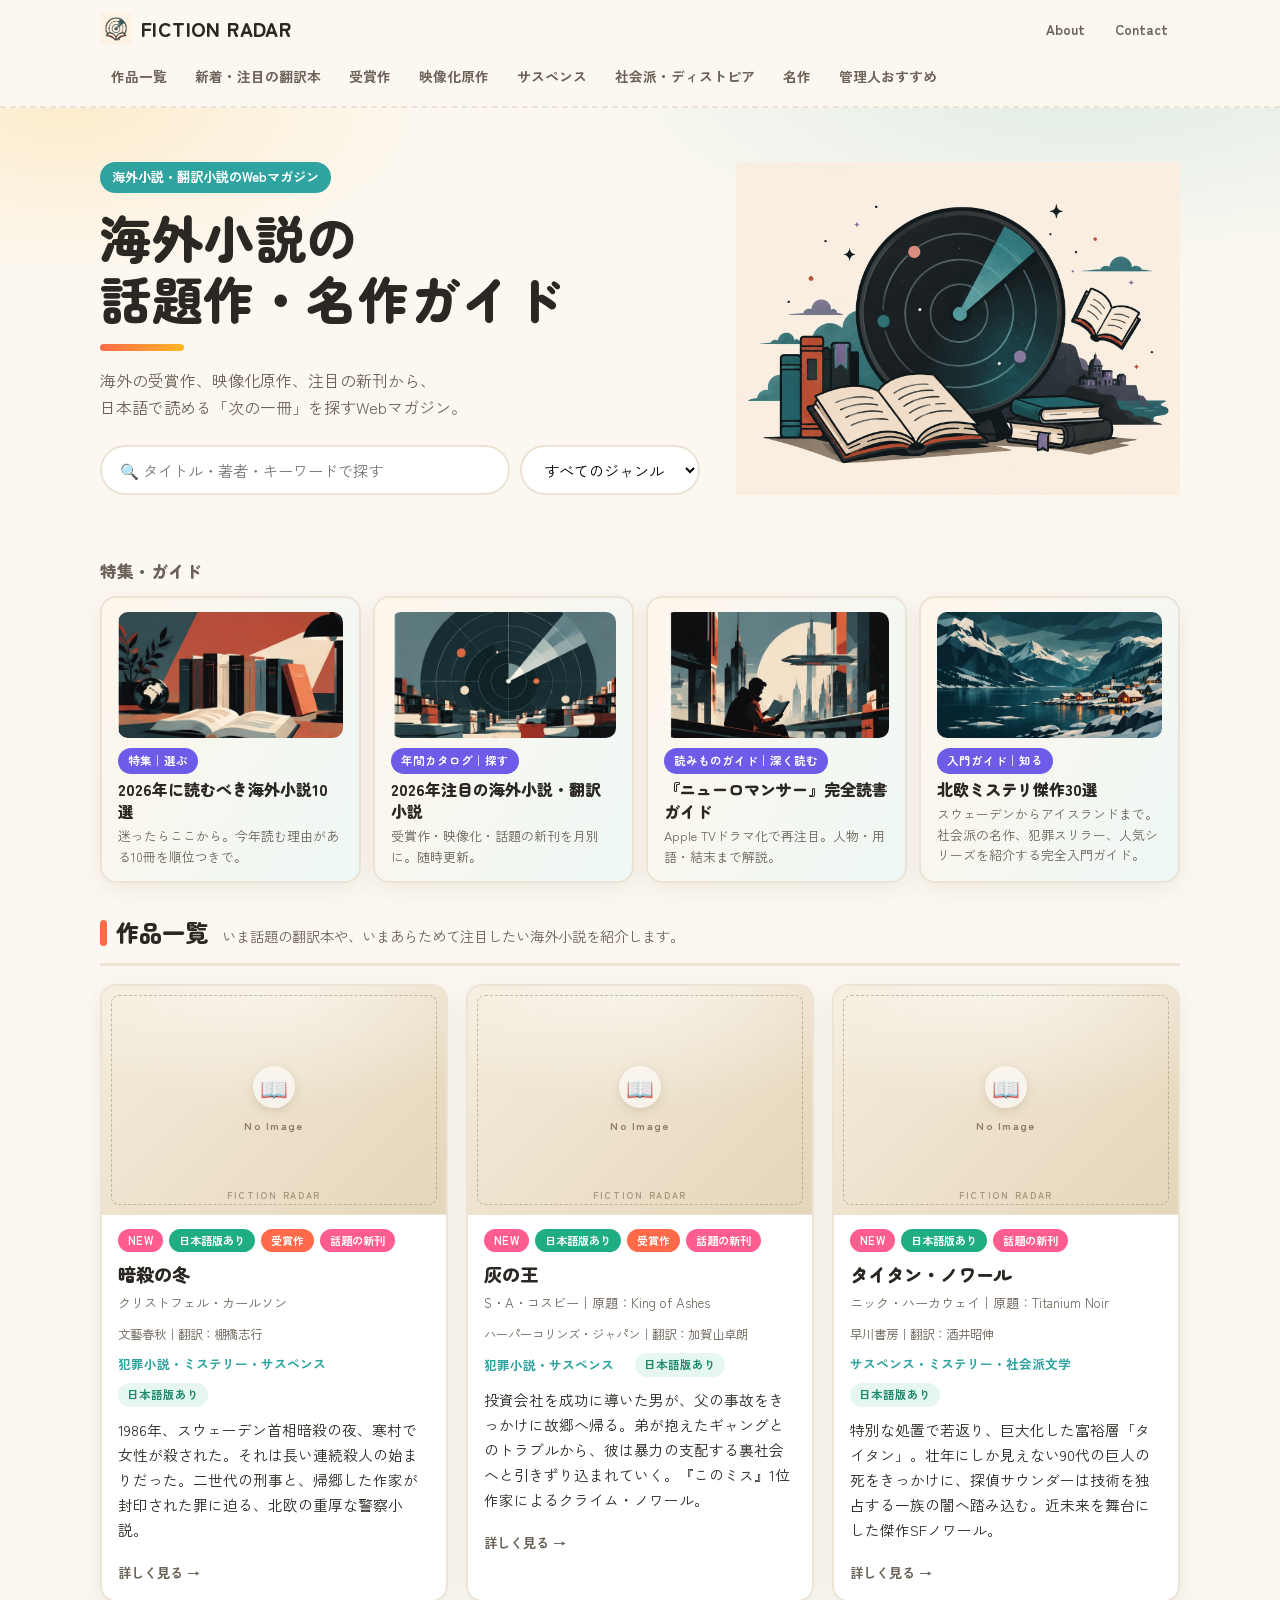
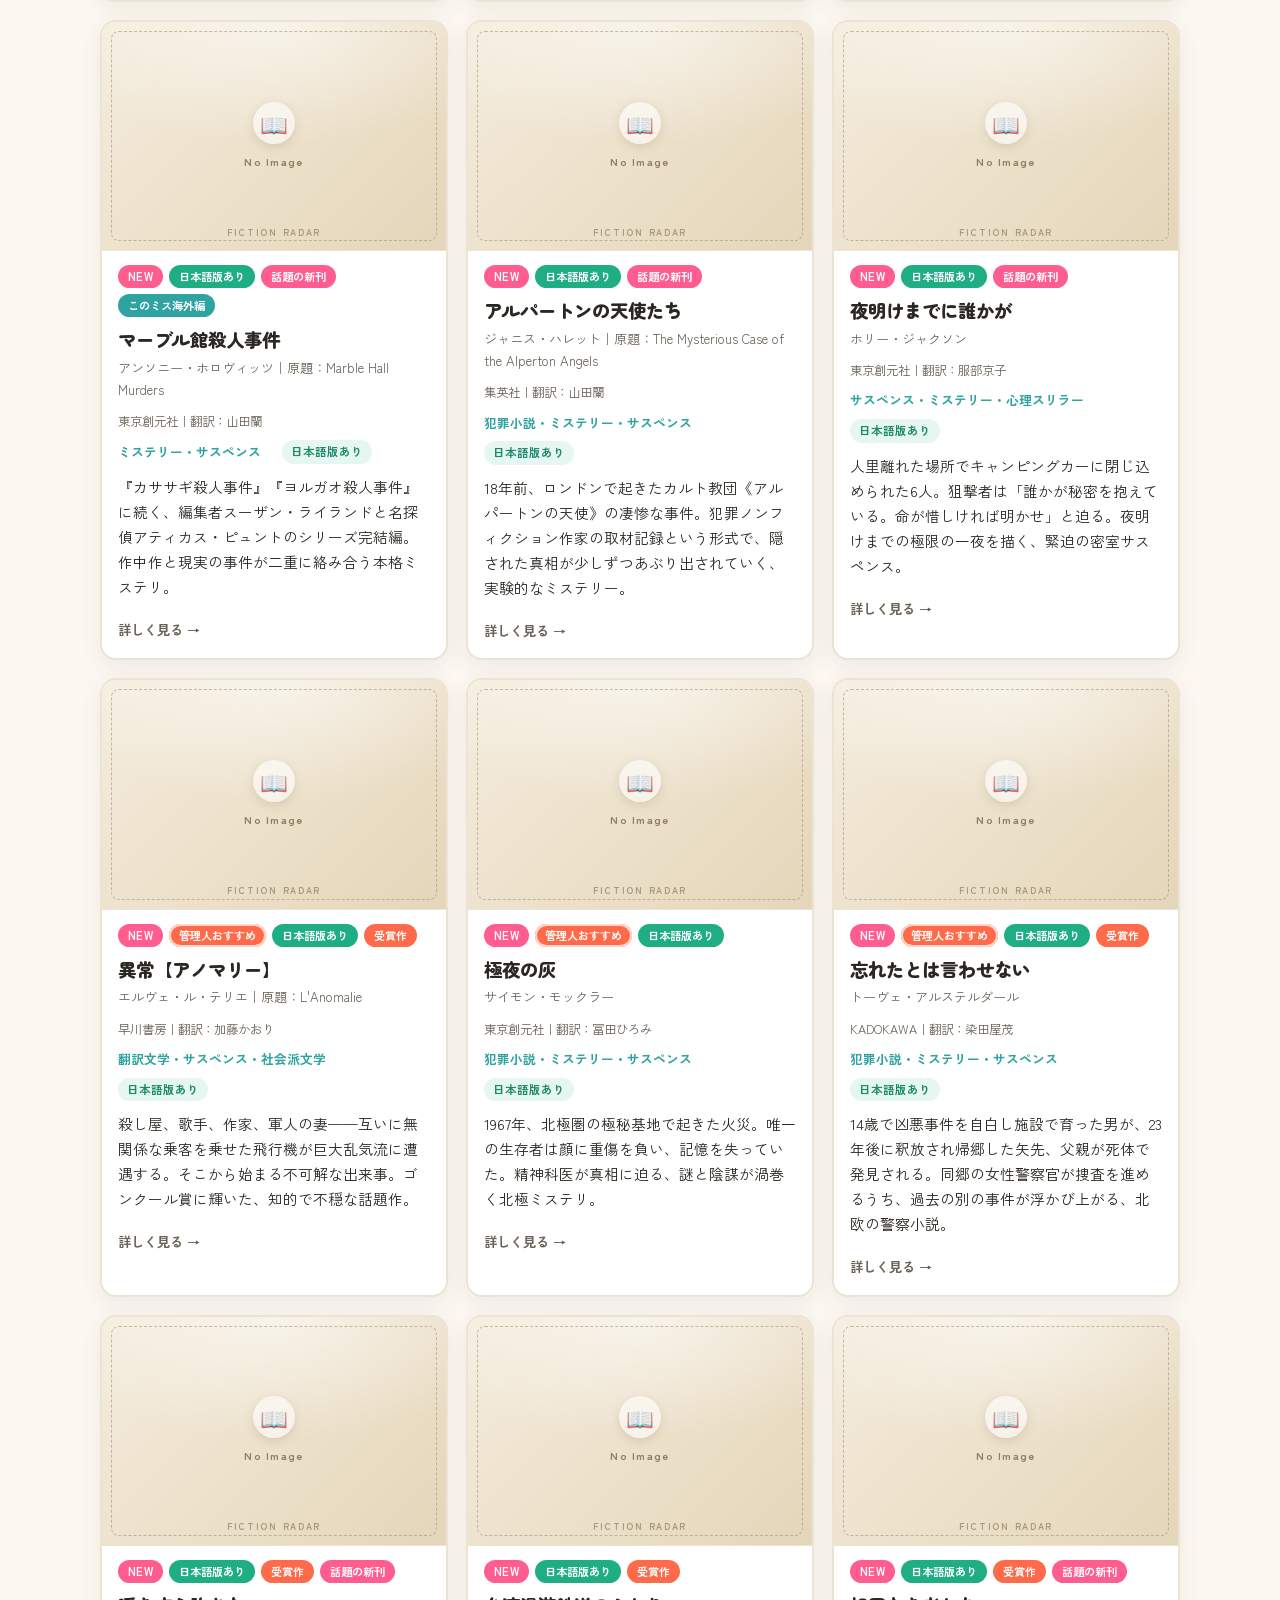
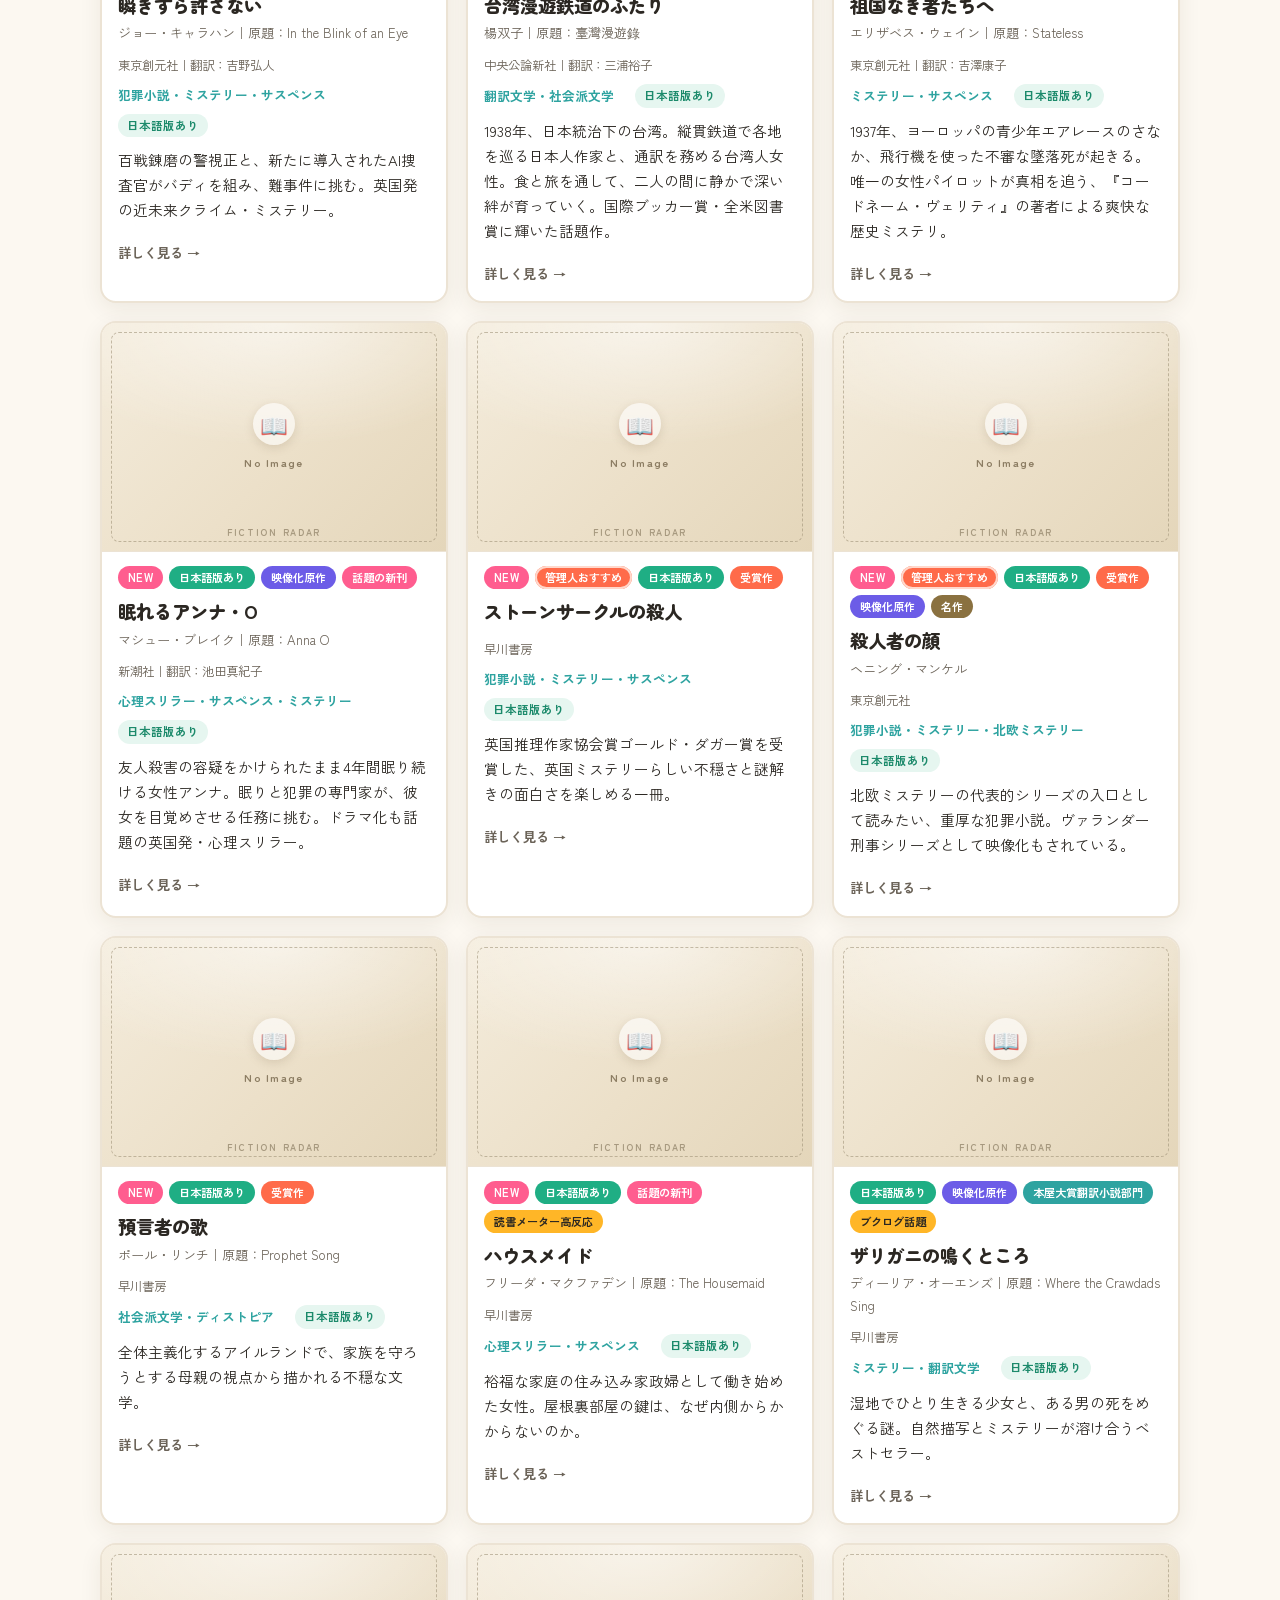
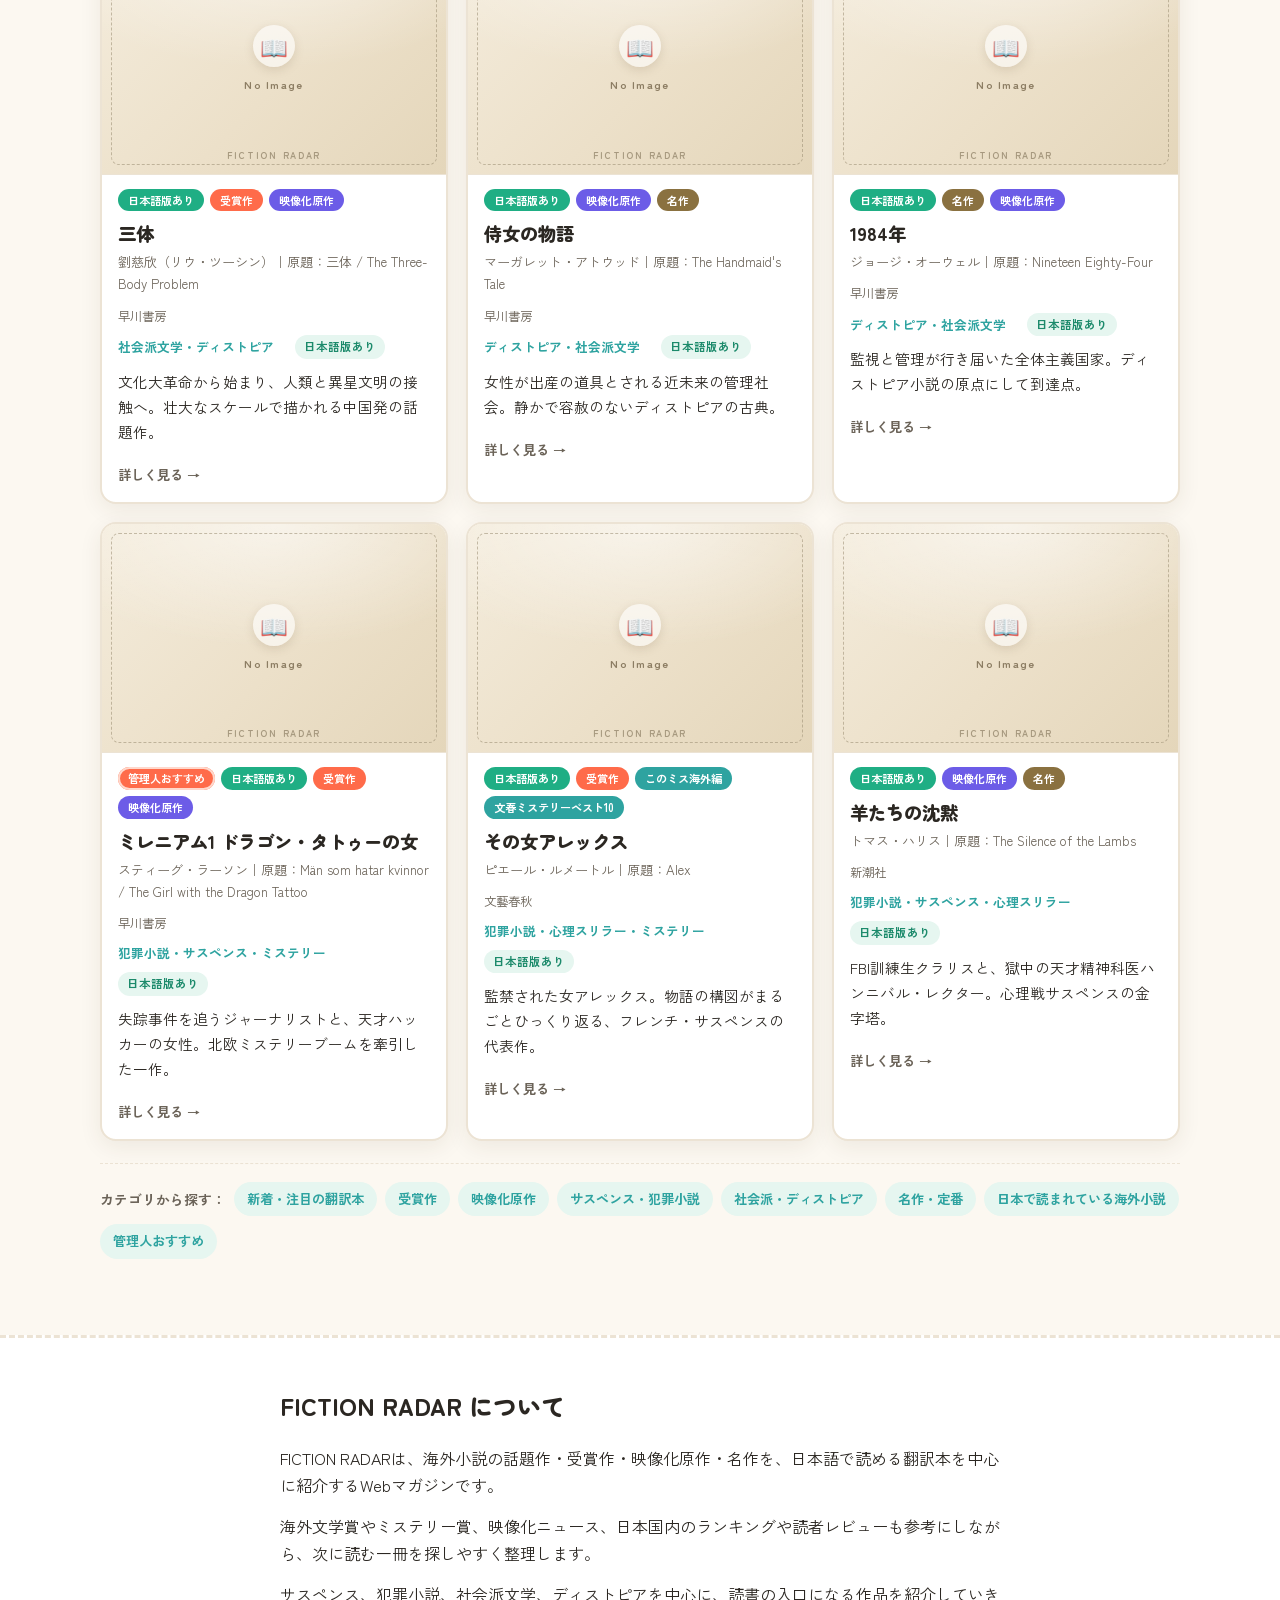
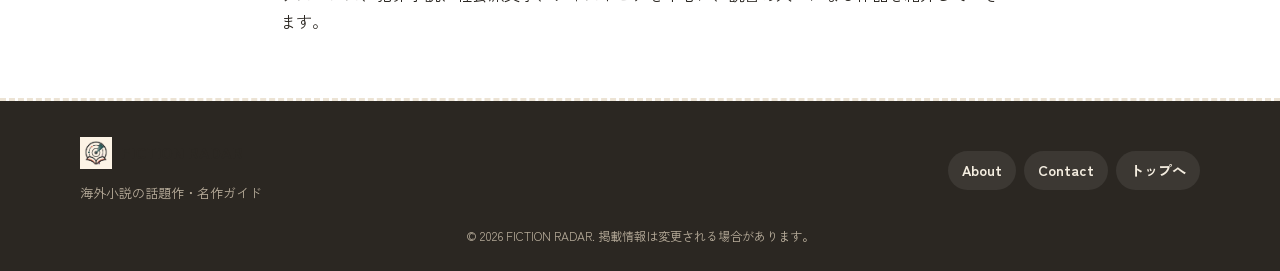
==== commit 15968545: "Add files via upload" ====
--- a/index.html
+++ b/index.html
@@ -93,7 +93,6 @@
         <p class="hero__eyebrow">海外小説・翻訳小説のWebマガジン</p>
         <h1 class="hero__title">海外小説の<br />話題作・名作ガイド</h1>
         <p class="hero__sub">海外の受賞作、映像化原作、注目の新刊から、<br class="pc-only" />日本語で読める「次の一冊」を探すWebマガジン。</p>
-        <p class="hero__updated">📡 最終更新：<span data-last-updated>2026.10.03</span>｜週1回更新中</p>
 
         <div class="hero__controls">
           <input type="search" id="search" class="search" placeholder="🔍 タイトル・著者・キーワードで探す" />
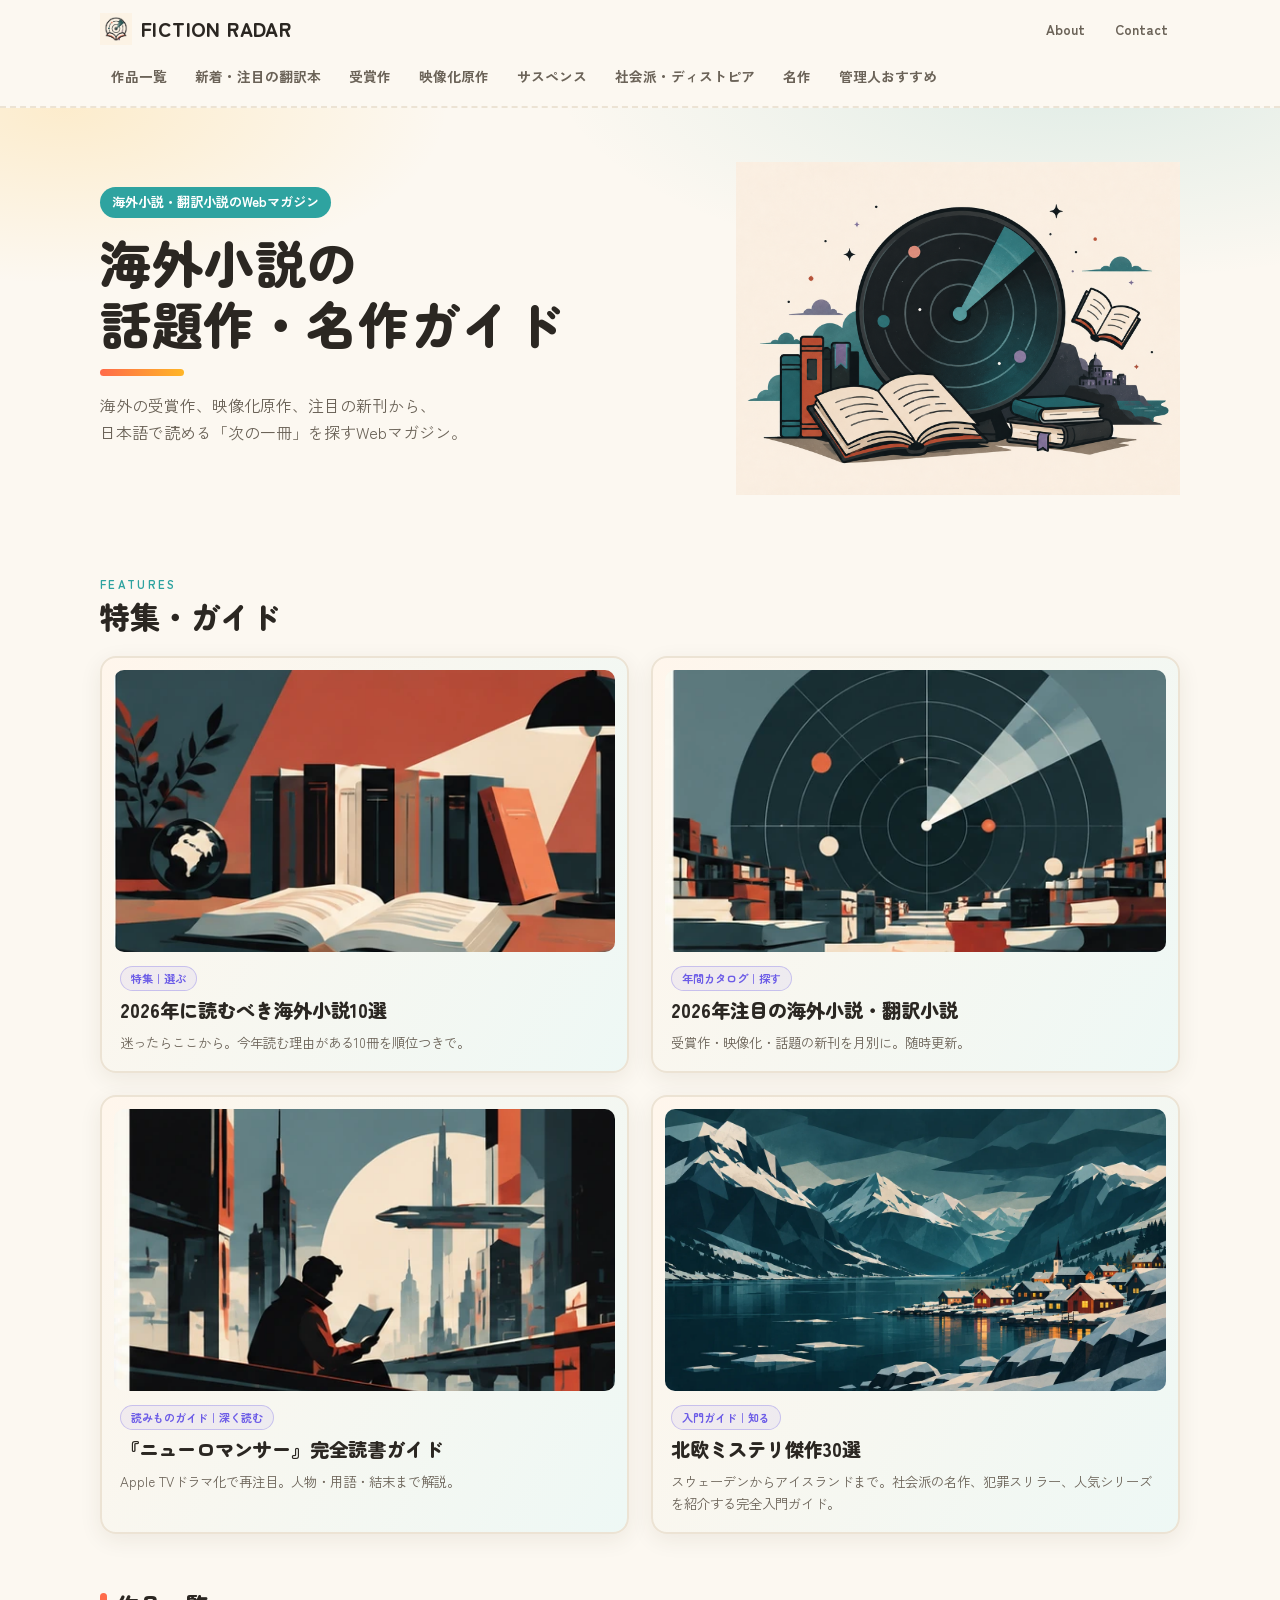
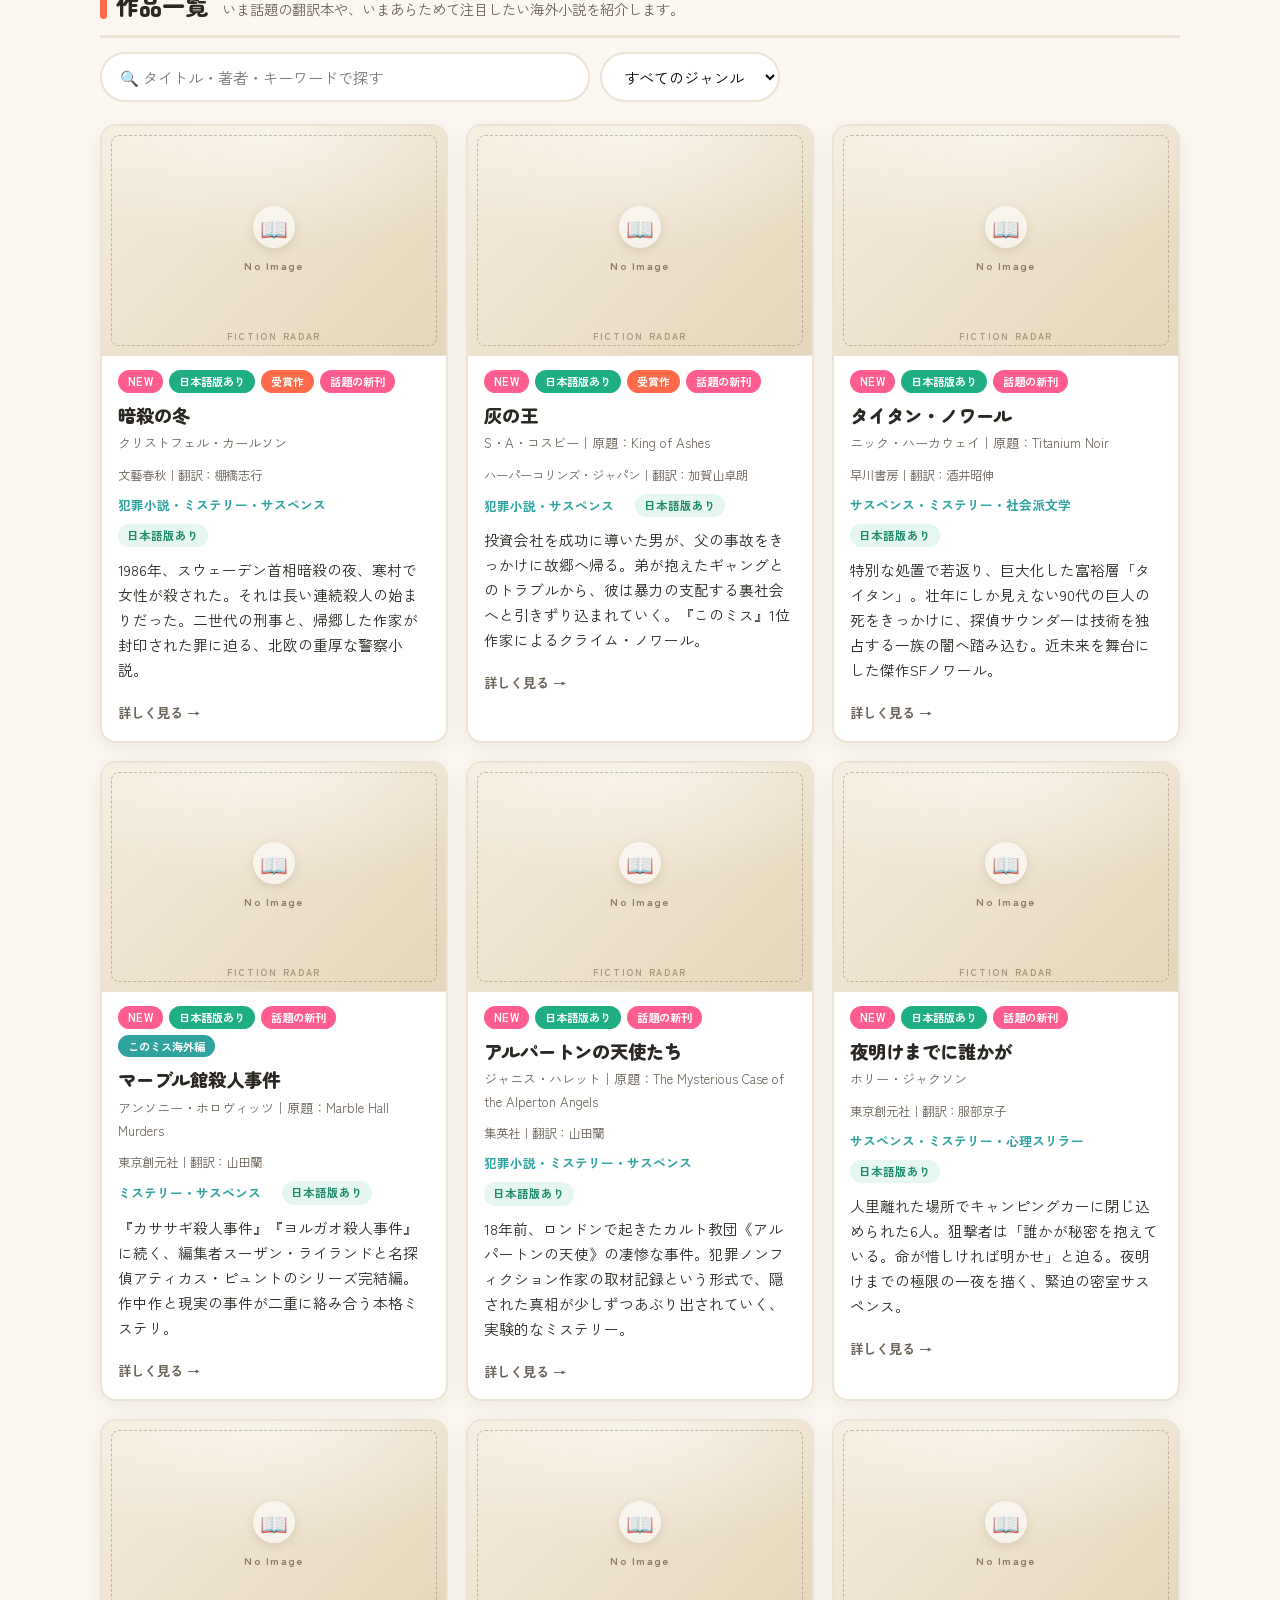
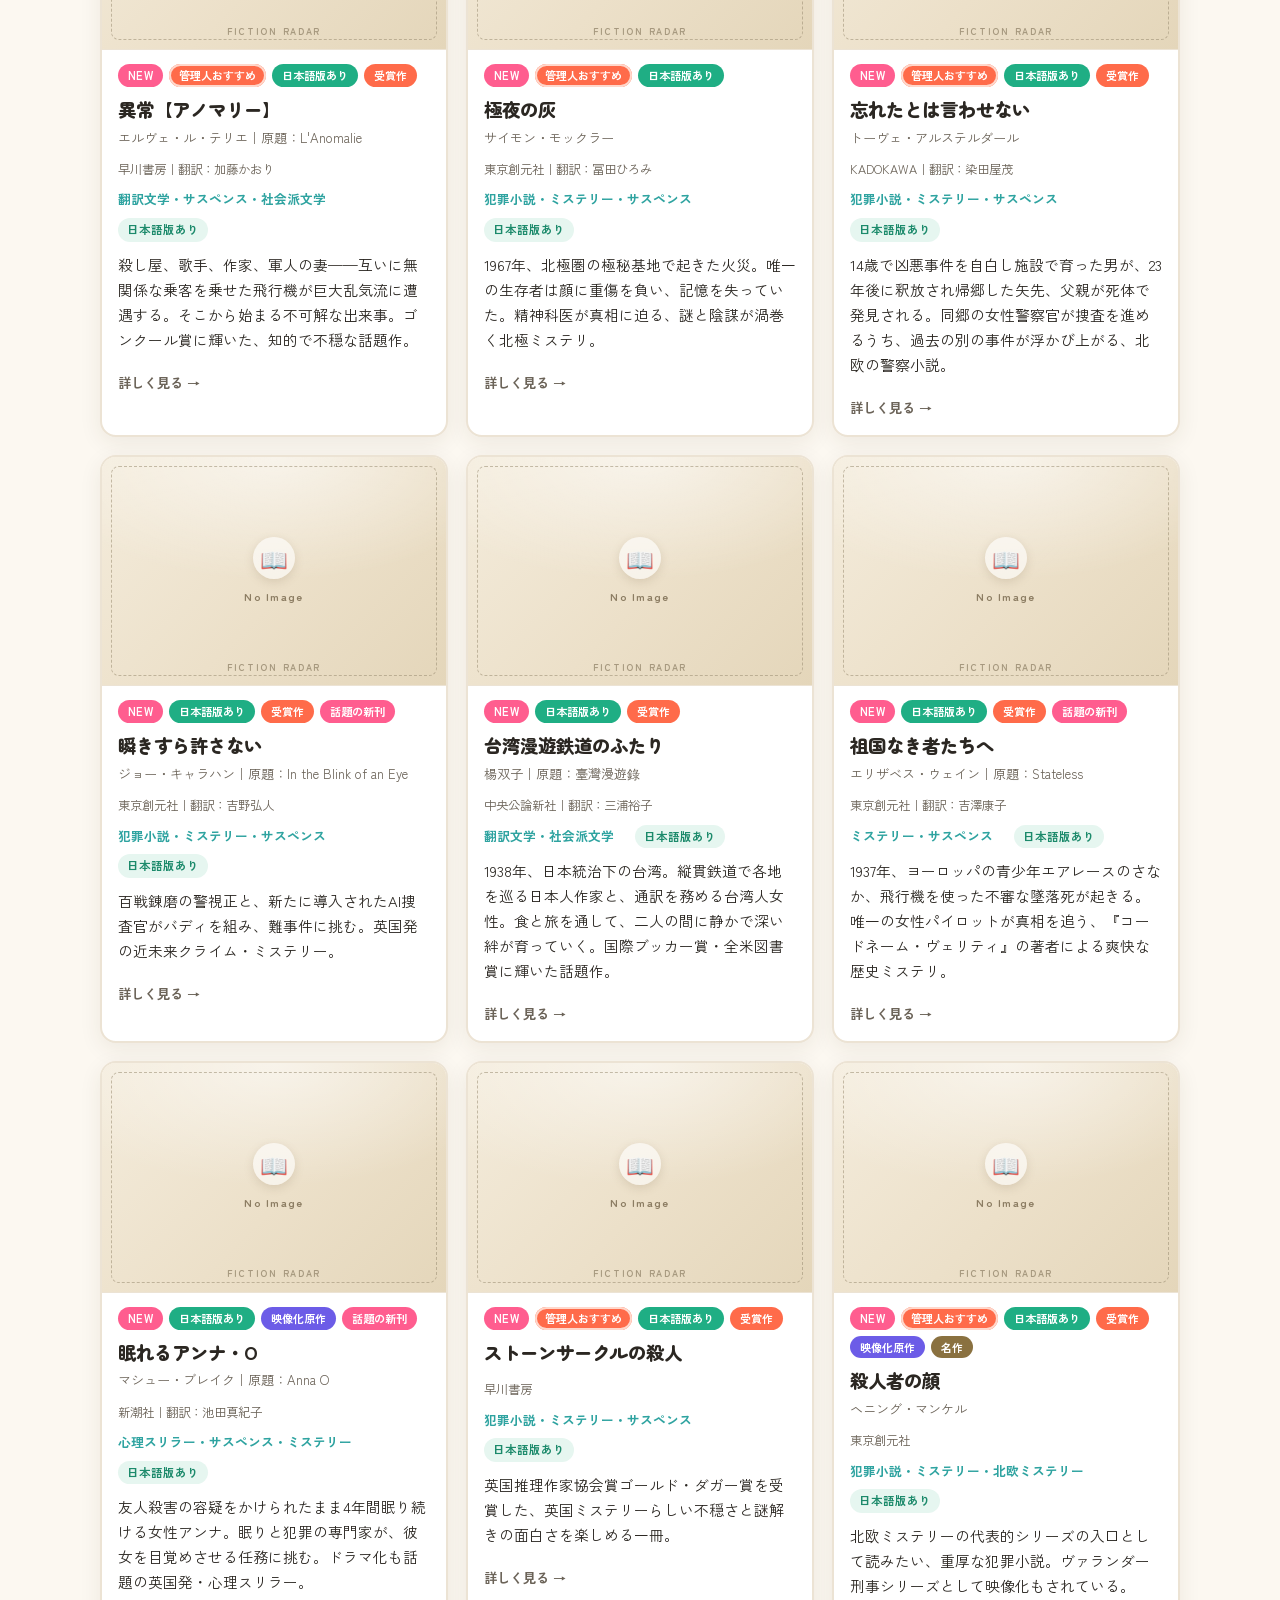
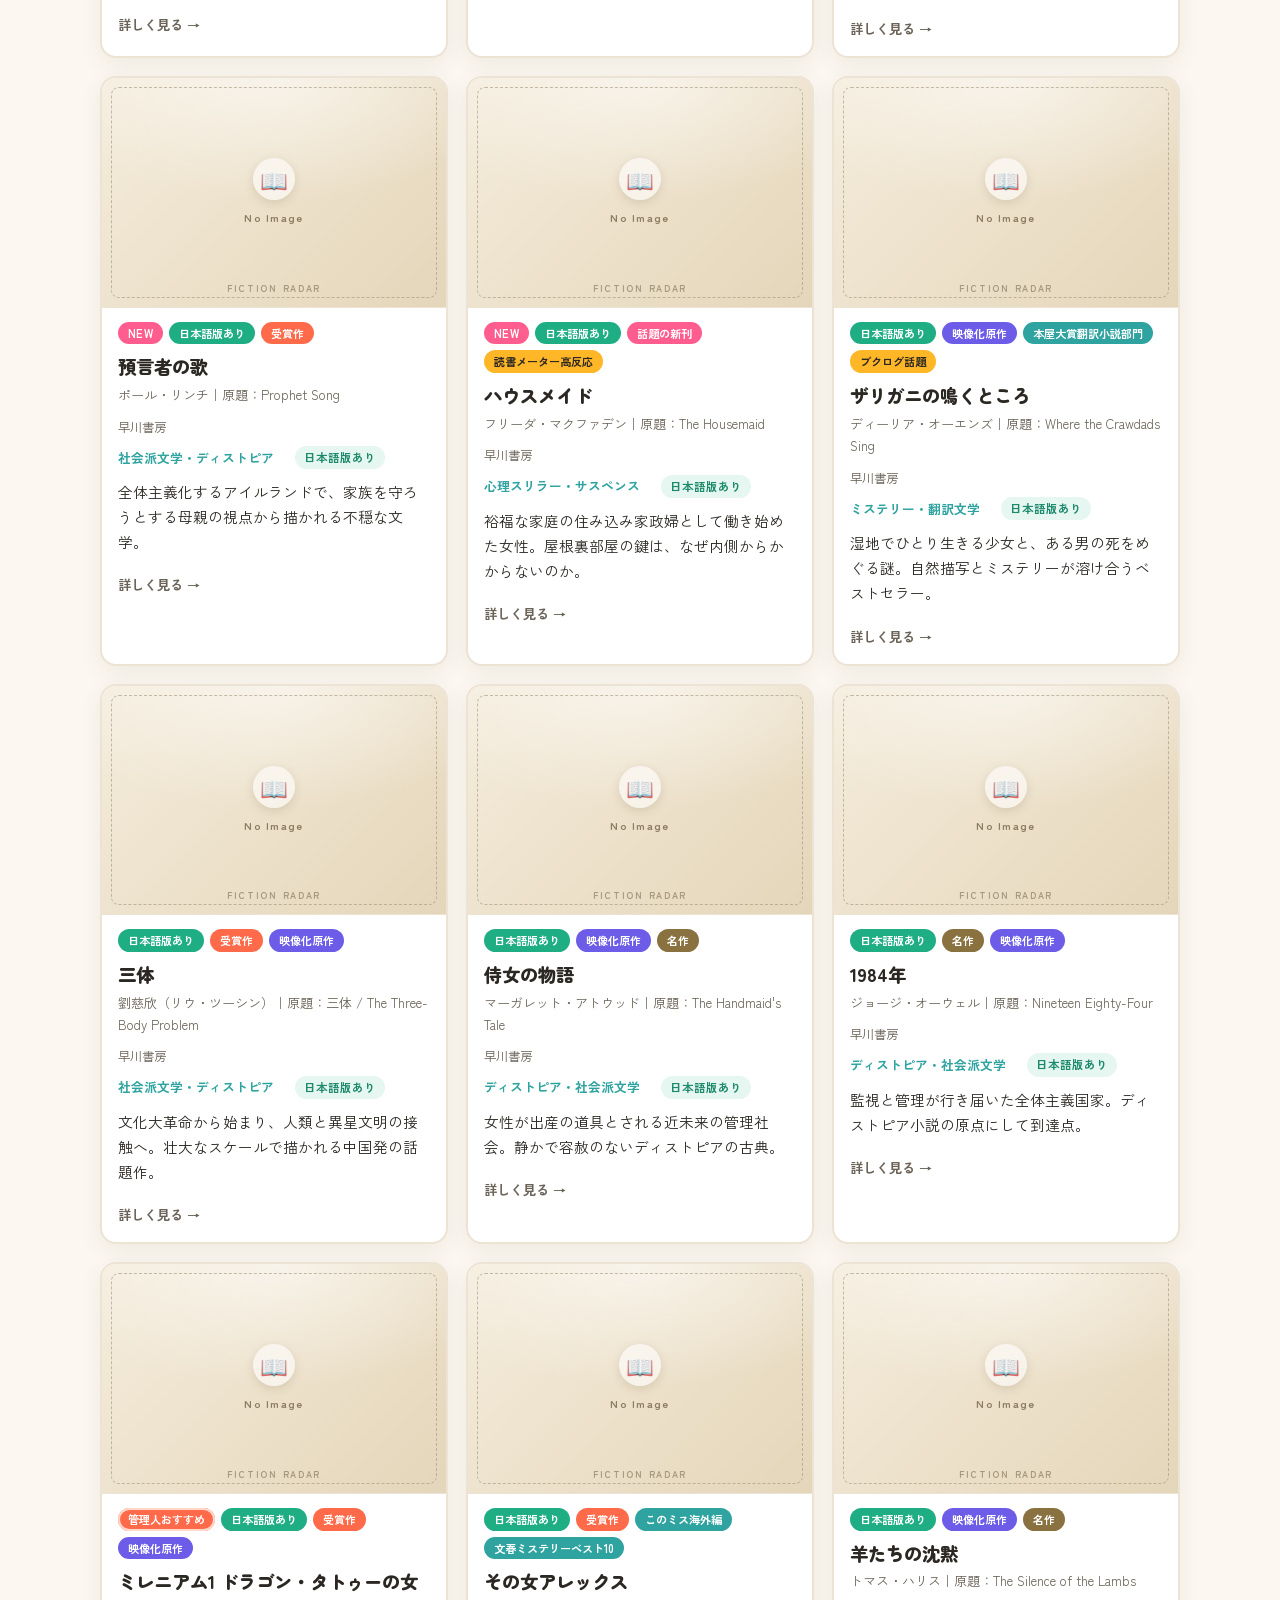
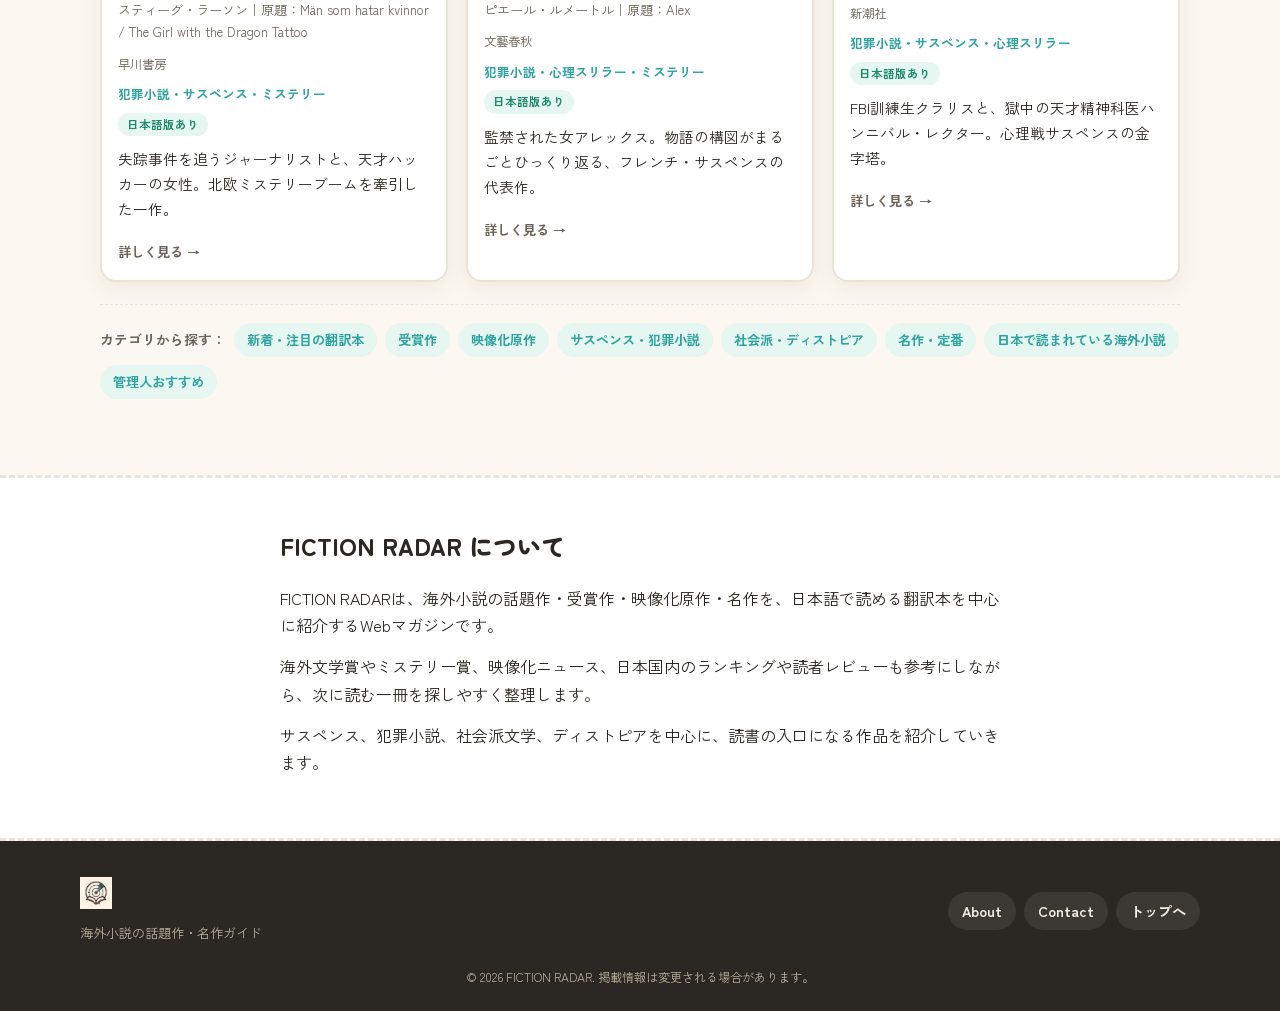
==== commit 26bc091f: "Add files via upload" ====
--- a/index.html
+++ b/index.html
@@ -93,13 +93,6 @@
         <p class="hero__eyebrow">海外小説・翻訳小説のWebマガジン</p>
         <h1 class="hero__title">海外小説の<br />話題作・名作ガイド</h1>
         <p class="hero__sub">海外の受賞作、映像化原作、注目の新刊から、<br class="pc-only" />日本語で読める「次の一冊」を探すWebマガジン。</p>
-
-        <div class="hero__controls">
-          <input type="search" id="search" class="search" placeholder="🔍 タイトル・著者・キーワードで探す" />
-          <select id="genre-filter" class="genre-filter" aria-label="ジャンルで絞り込む">
-            <option value="all">すべてのジャンル</option>
-          </select>
-        </div>
       </div>
 
       <!-- メインビジュアル -->
@@ -109,11 +102,12 @@
     </div>
   </section>
 
-  <!-- ============ 特集・ガイド ============
-       カードを1枚追加するだけで増やせる（PC3列／タブレット2列／SP1列）。
+  <!-- ============ 特集・ガイド（サイトのメインコンテンツ） ============
+       カードを1枚追加するだけで増やせる（PC・タブレット2列／SP1列）。
        サムネイルは assets/images/feature-{記事名}-thumb.webp（16:9 で表示。alt="" の装飾扱い）。
        4枚以上になったら、新しいものを先頭に置き、古いものから外すか「特集一覧」ページを作る。 -->
   <section class="container feature-block" aria-labelledby="feature-title">
+    <p class="feature-block__eyebrow" aria-hidden="true">FEATURES</p>
     <h2 class="feature-block__title" id="feature-title">特集・ガイド</h2>
     <div class="feature-grid">
       <a class="feature-card" href="best-translated-fiction-2026.html">
@@ -143,8 +137,23 @@
     </div>
   </section>
 
-  <!-- ============ セクション（JSで描画） ============ -->
-  <main class="container" id="sections"></main>
+  <!-- ============ 作品一覧 ============
+       見出しと検索・絞り込みは固定のHTML。カード部分（#sections）だけをJSで描画する（入力中にフォーカスが外れないように） -->
+  <main class="container catalog" id="catalog">
+    <section class="section section--catalog" aria-labelledby="catalog-title">
+      <div class="section__head">
+        <h2 class="section__title" id="catalog-title">作品一覧</h2>
+        <p class="section__note" id="catalog-note">いま話題の翻訳本や、いまあらためて注目したい海外小説を紹介します。</p>
+      </div>
+      <div class="catalog-tools" role="search">
+        <input type="search" id="search" class="search" placeholder="🔍 タイトル・著者・キーワードで探す" aria-label="作品をタイトル・著者・キーワードで探す" />
+        <select id="genre-filter" class="genre-filter" aria-label="ジャンルで絞り込む">
+          <option value="all">すべてのジャンル</option>
+        </select>
+      </div>
+      <div id="sections"></div>
+    </section>
+  </main>
 
   <!-- ============ About ============ -->
   <section class="about" id="about">
--- a/style.css
+++ b/style.css
@@ -191,11 +191,6 @@
   font-size: 1rem;
   color: var(--ink-soft);
   margin: 0 0 24px;
-}
-.hero__controls {
-  display: flex;
-  gap: 10px;
-  flex-wrap: wrap;
 }
 .search, .genre-filter {
   font-family: var(--font-body);
@@ -406,34 +401,45 @@
 }
 .article-banner:hover .article-banner__cta { color: var(--accent); }
 
-/* TOPの「特集・ガイド」ブロック（カードを足すだけで増やせる） */
-.feature-block { padding-top: 22px; padding-bottom: 0; }
+/* TOPの「特集・ガイド」ブロック：サイトのメインコンテンツ。PC・タブレット2列×2段／SP1列（カードを足すだけで増やせる） */
+.feature-block { padding-top: 40px; padding-bottom: 6px; }
+.feature-block__eyebrow {
+  margin: 0 0 2px;
+  font-family: var(--font-round);
+  font-weight: 700;
+  font-size: .72rem;
+  letter-spacing: .2em;
+  color: var(--accent-2);
+}
 .feature-block__title {
   font-family: var(--font-round);
   font-weight: 900;
-  font-size: 1.05rem;
-  margin: 0 0 10px;
-  color: var(--ink-soft);
+  font-size: clamp(1.5rem, 2.6vw, 1.9rem);
+  line-height: 1.3;
+  margin: 0 0 20px;
+  color: var(--ink);
 }
 .feature-grid {
   display: grid;
-  grid-template-columns: repeat(auto-fill, minmax(260px, 1fr));
-  gap: 12px;
+  grid-template-columns: repeat(2, minmax(0, 1fr));
+  gap: 22px;
 }
 .feature-card {
   display: flex;
   flex-direction: column;
-  gap: 4px;
-  padding: 14px 16px;
+  gap: 6px;
+  padding: 12px 12px 18px;
   border: 2px solid var(--line);
   border-radius: var(--radius);
   background: linear-gradient(120deg, #fff6ec 0%, #eef8f5 100%);
   box-shadow: var(--shadow);
   color: var(--ink);
-  transition: transform .15s, box-shadow .15s, border-color .15s;
-}
-a.feature-card:hover { transform: translateY(-3px); box-shadow: var(--shadow-hover); border-color: var(--accent); }
-/* 特集サムネイル（TOPカード用・汎用）：表示領域だけ16:9に揃える */
+  transition: transform .2s ease, box-shadow .2s ease, border-color .2s ease;
+}
+a.feature-card:hover { transform: translateY(-4px); box-shadow: 0 14px 30px rgba(60, 45, 30, .14); border-color: rgba(46, 163, 160, .55); }
+a.feature-card:focus-visible { outline: 3px solid var(--accent-2); outline-offset: 3px; }
+a.feature-card:hover .feature-card__title { color: #1f6f6c; }
+/* 特集サムネイル：表示領域を16:9に揃える（引き伸ばさず、はみ出す分だけ上下を切る） */
 .feature-card__image {
   display: block;
   width: 100%;
@@ -443,7 +449,7 @@
   object-position: center;
   border-radius: 10px;
   background: #efe7d7;
-  margin: 0 0 6px;
+  margin: 0 0 8px;
 }
 /* 画像がまだない特集用の色面プレースホルダー（画像ができたら img に差し替える） */
 .feature-card__image--placeholder {
@@ -451,37 +457,59 @@
 }
 .feature-card__tag {
   align-self: flex-start;
-  font-family: var(--font-round);
-  font-weight: 700;
-  font-size: .72rem;
-  color: #fff;
-  background: var(--accent-4);
-  padding: 3px 10px;
+  margin: 0 6px;
+  font-family: var(--font-round);
+  font-weight: 700;
+  font-size: .7rem;
+  color: var(--accent-4);
+  background: rgba(108, 92, 231, .07);
+  border: 1px solid rgba(108, 92, 231, .3);
+  padding: 2px 10px;
   border-radius: 999px;
 }
 .feature-card__title {
-  font-family: var(--font-round);
-  font-weight: 900;
-  font-size: 1rem;
-  line-height: 1.4;
-}
-.feature-card__sub { font-size: .8rem; color: var(--ink-soft); line-height: 1.6; }
+  margin: 0 6px;
+  font-family: var(--font-round);
+  font-weight: 900;
+  font-size: 1.2rem;
+  line-height: 1.45;
+  transition: color .2s ease;
+}
+.feature-card__sub {
+  margin: 0 6px;
+  font-size: .84rem;
+  color: var(--ink-soft);
+  line-height: 1.65;
+  display: -webkit-box;
+  -webkit-line-clamp: 2;
+  -webkit-box-orient: vertical;
+  overflow: hidden;
+}
+@media (prefers-reduced-motion: reduce) {
+  .feature-card, .feature-card__title { transition: none; }
+  a.feature-card:hover { transform: none; }
+}
+@media (max-width: 600px) {
+  .feature-block { padding-top: 28px; }
+  .feature-block__title { margin-bottom: 14px; }
+  .feature-grid { grid-template-columns: 1fr; gap: 16px; }
+  .feature-card { padding: 10px 10px 14px; gap: 5px; }
+  .feature-card__title { font-size: 1.08rem; }
+  .feature-card__sub { font-size: .82rem; }
+}
+
+/* TOPの作品一覧：見出し直下の検索・ジャンル絞り込み */
+.catalog { padding-top: 46px; }
+.catalog-tools {
+  display: flex;
+  gap: 10px;
+  flex-wrap: wrap;
+  max-width: 680px;
+  margin: -4px 0 22px;
+}
 @media (max-width: 480px) {
-  .feature-grid { gap: 8px; }
-  .feature-card { padding: 11px 14px; }
-  .feature-card__sub { display: none; }
-  /* SP：画像を左、ラベル・タイトルを右に置いてカードの高さを抑える */
-  .feature-card:has(.feature-card__image) {
-    display: grid;
-    grid-template-columns: 38% minmax(0, 1fr);
-    grid-template-rows: auto 1fr;
-    column-gap: 12px;
-    row-gap: 4px;
-    align-items: start;
-  }
-  .feature-card__image { grid-column: 1; grid-row: 1 / span 2; margin: 0; border-radius: 8px; }
-  .feature-card:has(.feature-card__image) .feature-card__tag { grid-column: 2; grid-row: 1; }
-  .feature-card:has(.feature-card__image) .feature-card__title { grid-column: 2; grid-row: 2; font-size: .95rem; }
+  .catalog { padding-top: 34px; }
+  .catalog-tools .genre-filter { flex: 1 1 100%; }
 }
 
 /* 記事ヒーロービジュアル（特集・ガイド記事用・汎用）
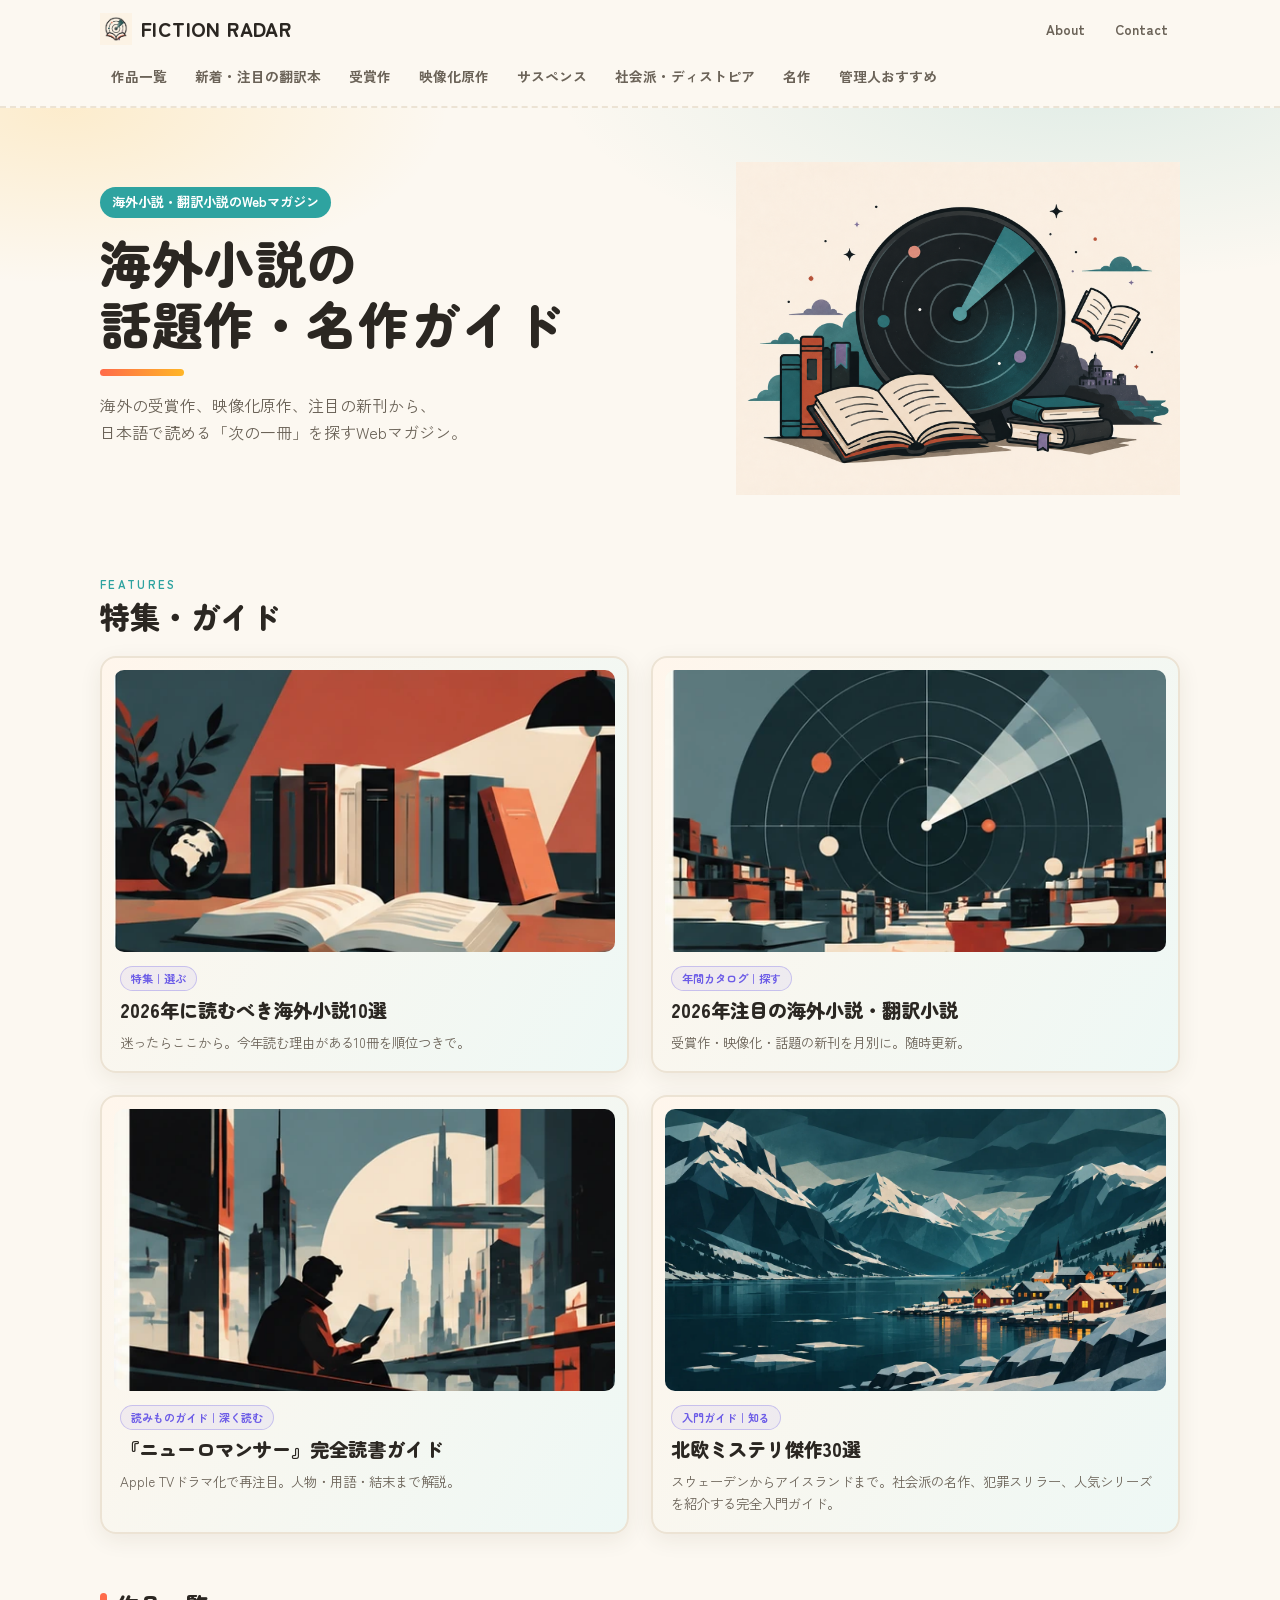
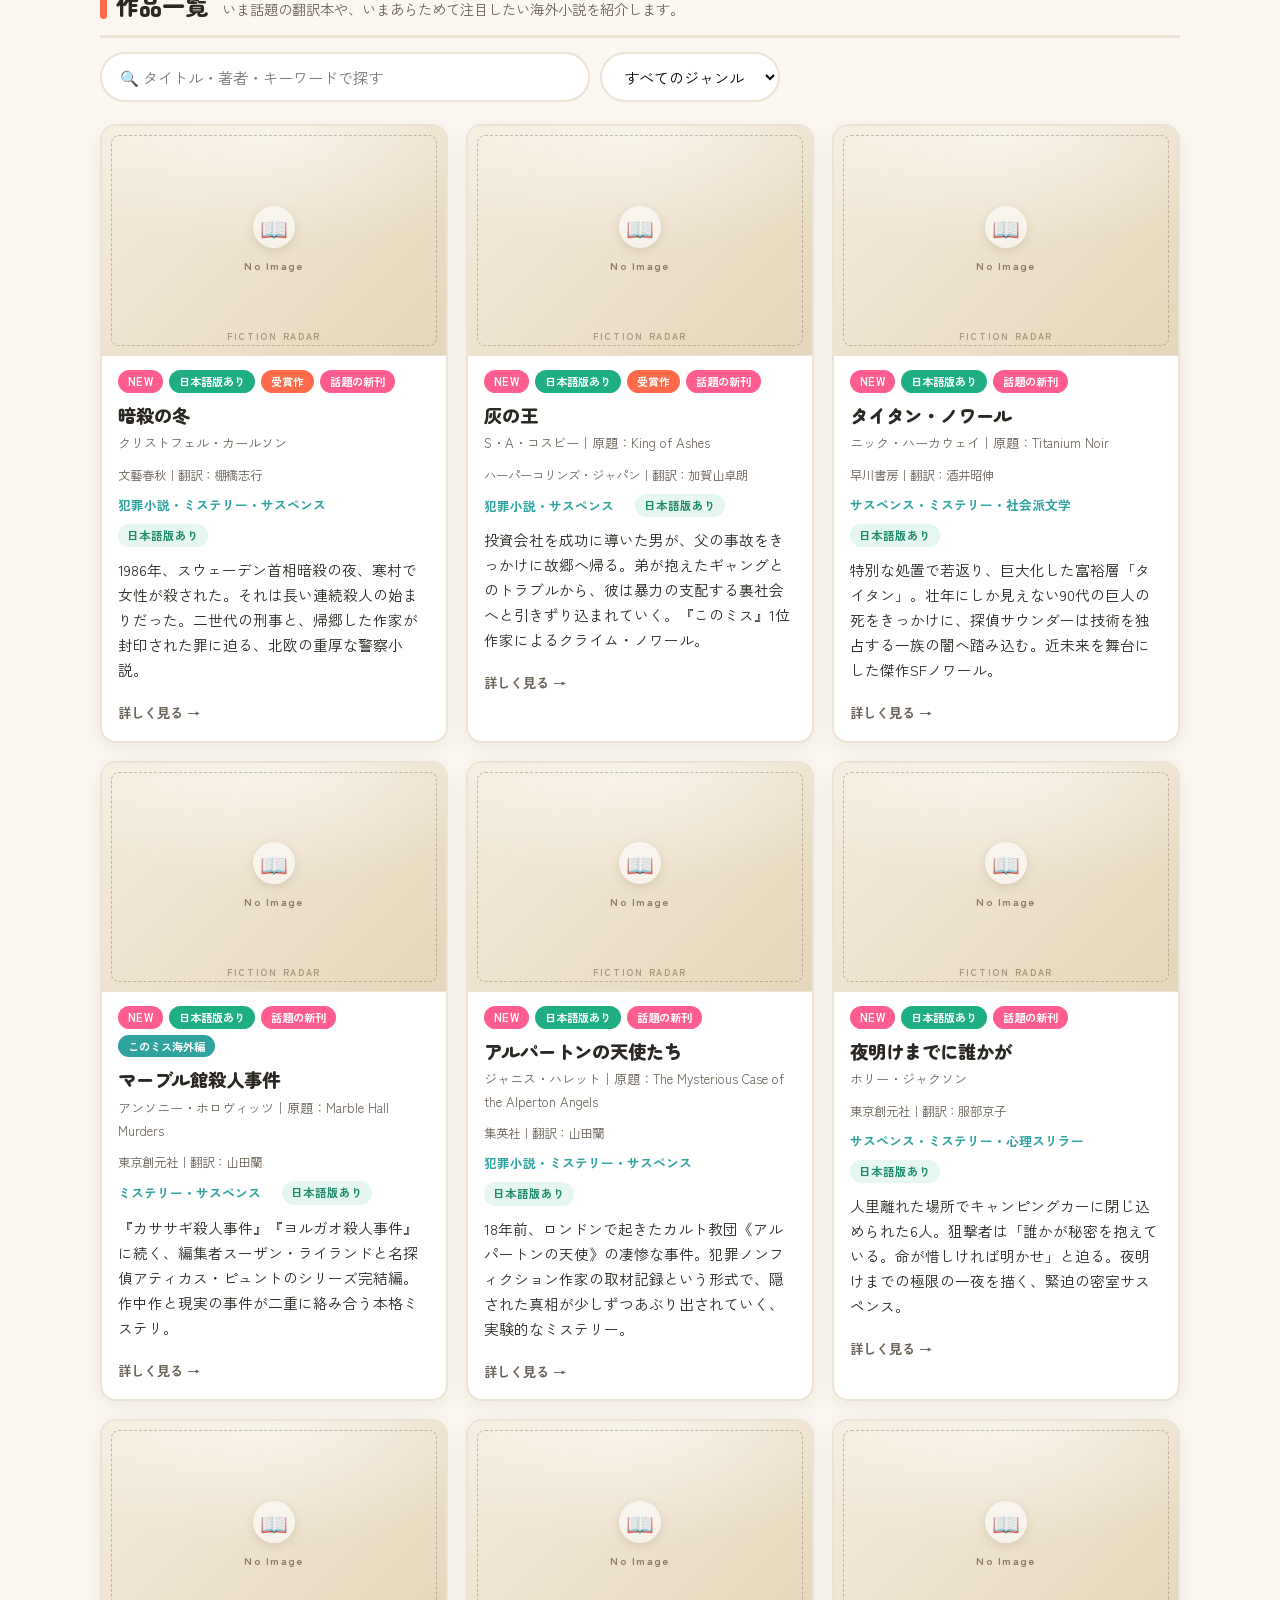
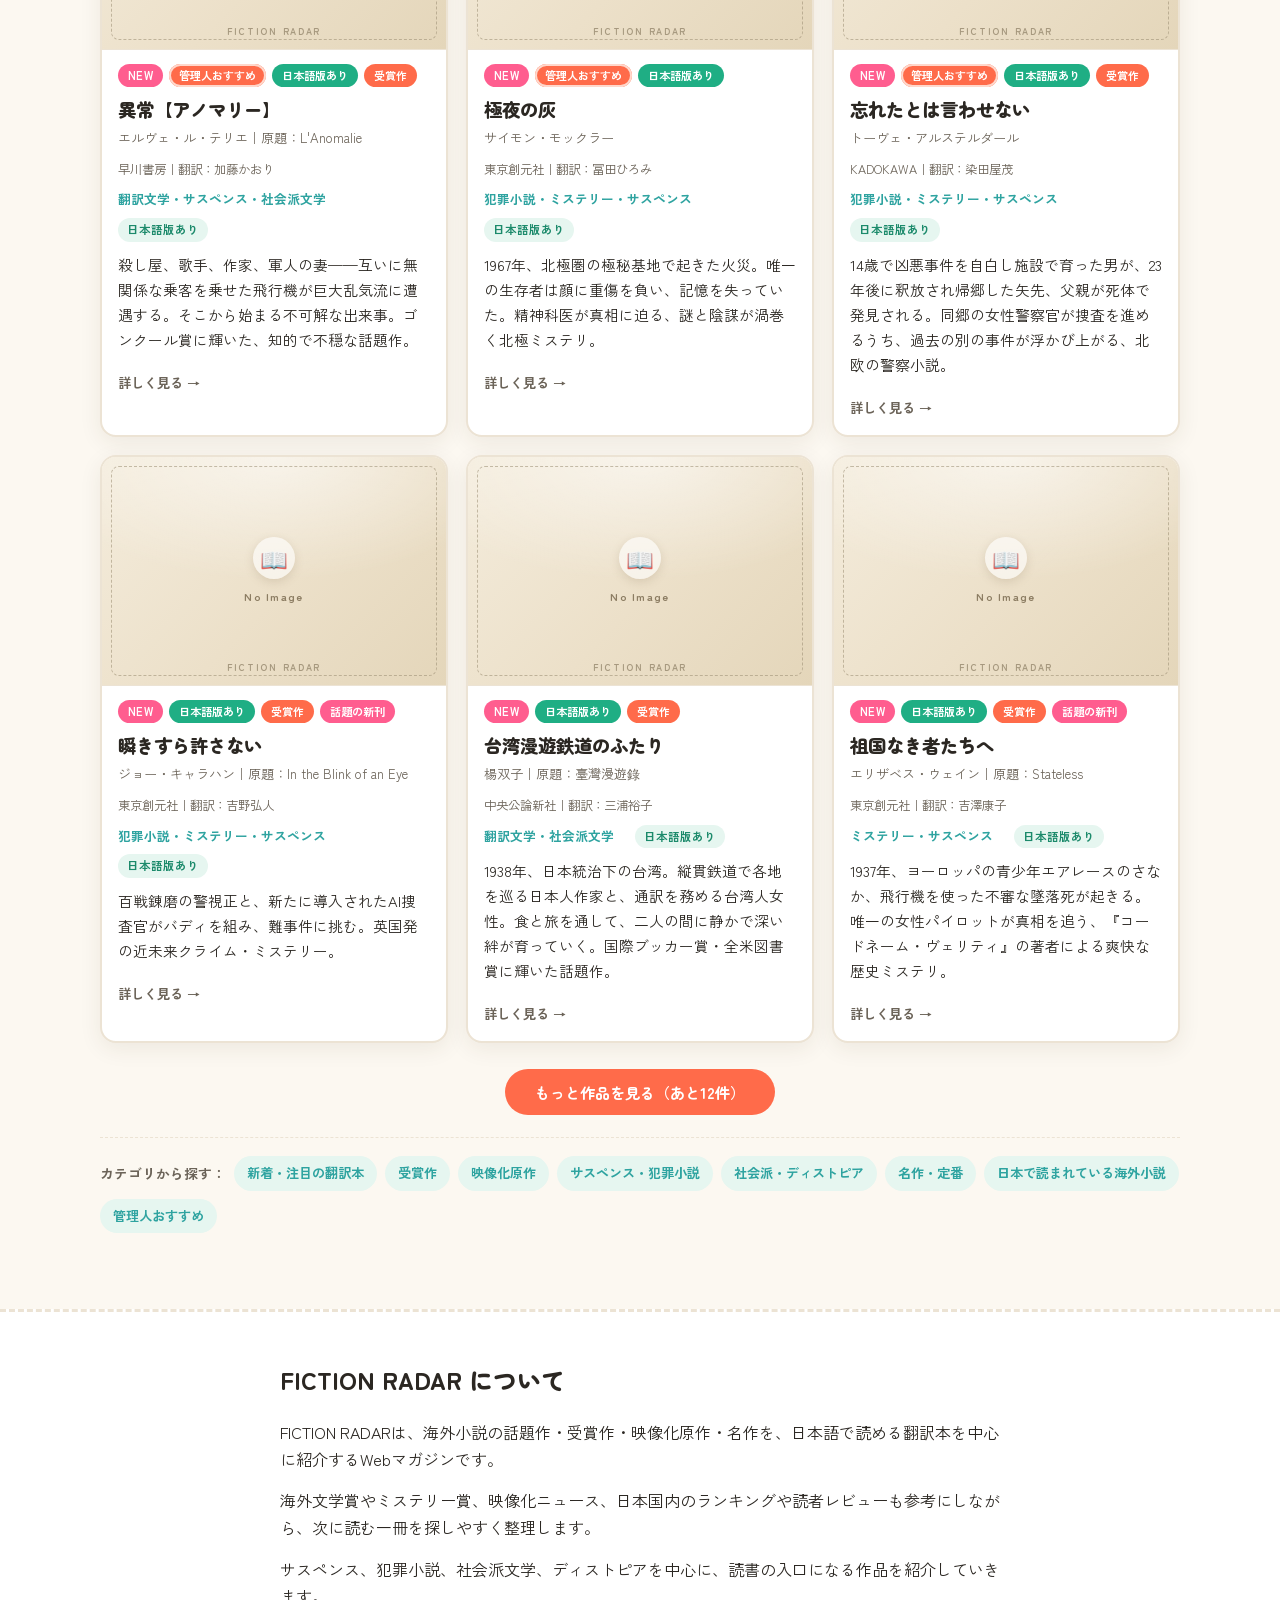
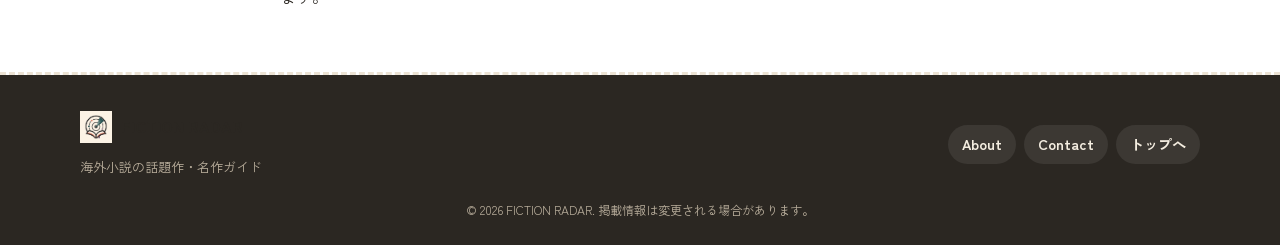
==== commit e19cd1a5: "Add files via upload" ====
--- a/index.html
+++ b/index.html
@@ -68,7 +68,7 @@
         <a href="contact.html">Contact</a>
       </div>
 
-      <button class="menu-toggle" id="menu-toggle" aria-label="メニュー" aria-expanded="false">
+      <button class="menu-toggle" id="menu-toggle" aria-label="メニューを開く" aria-expanded="false" aria-controls="main-nav">
         <span></span><span></span><span></span>
       </button>
 
@@ -82,6 +82,8 @@
         <a href="category.html?cat=classics" data-cat="classics">名作</a>
         <!-- 翻訳待ちウォッチ：実在作品を掲載したら復活 <a href="category.html?cat=wishlist" data-cat="wishlist">翻訳待ち</a> -->
         <a href="category.html?cat=recommend" data-cat="recommend" class="nav__pick">管理人おすすめ</a>
+        <a href="about.html" class="nav__util nav__util--sep">About</a>
+        <a href="contact.html" class="nav__util">Contact</a>
       </nav>
     </div>
   </header>
@@ -151,7 +153,468 @@
           <option value="all">すべてのジャンル</option>
         </select>
       </div>
-      <div id="sections"></div>
+      <div id="sections">
+      <!-- STATIC-CARDS:START（JS無効時・クローラー用。build_static_cards.js で再生成。JS有効時は script.js が描き直す） -->
+      <div class="cards">
+        <a class="card" href="book.html?id=ansatsu-no-fuyu">
+          
+          <div class="cover cover--card">
+            <img class="cover__img" alt="『暗殺の冬』書影" loading="lazy" src="https://b-bunshun.ismcdn.jp/mwimgs/c/e/480/img_cec081fdd50f50ad3af60a4c57c3801a4841269.jpg" data-fallbacks="[&quot;https://b-bunshun.ismcdn.jp/mwimgs/c/e/480/img_cec081fdd50f50ad3af60a4c57c3801a4841269.jpg&quot;,&quot;gb:9784167925147&quot;]" onerror="coverFallback(this)">
+            <div class="cover__ph" aria-hidden="true">
+              <span class="cover__ph-icon">📖</span>
+              <span class="cover__ph-text">No Image</span>
+            </div>
+          </div>
+          <div class="card__body">
+            <div class="card__badges"><span class="badge badge--newest">NEW</span><span class="badge badge--ja">日本語版あり</span><span class="badge badge--award">受賞作</span><span class="badge badge--new">話題の新刊</span></div>
+            <h3 class="card__title">暗殺の冬</h3>
+            <p class="card__sub">クリストフェル・カールソン</p>
+            <p class="card__pub">文藝春秋｜翻訳：棚橋志行</p>
+            <p class="card__genre">犯罪小説・ミステリー・サスペンス　<span class="chip chip--ja">日本語版あり</span></p>
+            <p class="card__summary">1986年、スウェーデン首相暗殺の夜、寒村で女性が殺された。それは長い連続殺人の始まりだった。二世代の刑事と、帰郷した作家が封印された罪に迫る、北欧の重厚な警察小説。</p>
+            <span class="card__more">詳しく見る →</span>
+          </div>
+        </a>
+        <a class="card" href="book.html?id=hai-no-o">
+          
+          <div class="cover cover--card">
+            <img class="cover__img" alt="『灰の王』書影" loading="lazy" src="https://www.harpercollins.co.jp/upload/save_image/h_h250_l.jpg" data-fallbacks="[&quot;https://www.harpercollins.co.jp/upload/save_image/h_h250_l.jpg&quot;,&quot;gb:9784302121892&quot;]" onerror="coverFallback(this)">
+            <div class="cover__ph" aria-hidden="true">
+              <span class="cover__ph-icon">📖</span>
+              <span class="cover__ph-text">No Image</span>
+            </div>
+          </div>
+          <div class="card__body">
+            <div class="card__badges"><span class="badge badge--newest">NEW</span><span class="badge badge--ja">日本語版あり</span><span class="badge badge--award">受賞作</span><span class="badge badge--new">話題の新刊</span></div>
+            <h3 class="card__title">灰の王</h3>
+            <p class="card__sub">S・A・コスビー｜原題：King of Ashes</p>
+            <p class="card__pub">ハーパーコリンズ・ジャパン｜翻訳：加賀山卓朗</p>
+            <p class="card__genre">犯罪小説・サスペンス　<span class="chip chip--ja">日本語版あり</span></p>
+            <p class="card__summary">投資会社を成功に導いた男が、父の事故をきっかけに故郷へ帰る。弟が抱えたギャングとのトラブルから、彼は暴力の支配する裏社会へと引きずり込まれていく。『このミス』1位作家によるクライム・ノワール。</p>
+            <span class="card__more">詳しく見る →</span>
+          </div>
+        </a>
+        <a class="card" href="book.html?id=titan-noir">
+          
+          <div class="cover cover--card">
+            <img class="cover__img" alt="『タイタン・ノワール』書影" loading="lazy" src="https://www.hayakawa-online.co.jp/img/goods/L/12465.jpg" data-fallbacks="[&quot;https://www.hayakawa-online.co.jp/img/goods/L/12465.jpg&quot;,&quot;gb:9784150124656&quot;]" onerror="coverFallback(this)">
+            <div class="cover__ph" aria-hidden="true">
+              <span class="cover__ph-icon">📖</span>
+              <span class="cover__ph-text">No Image</span>
+            </div>
+          </div>
+          <div class="card__body">
+            <div class="card__badges"><span class="badge badge--newest">NEW</span><span class="badge badge--ja">日本語版あり</span><span class="badge badge--new">話題の新刊</span></div>
+            <h3 class="card__title">タイタン・ノワール</h3>
+            <p class="card__sub">ニック・ハーカウェイ｜原題：Titanium Noir</p>
+            <p class="card__pub">早川書房｜翻訳：酒井昭伸</p>
+            <p class="card__genre">サスペンス・ミステリー・社会派文学　<span class="chip chip--ja">日本語版あり</span></p>
+            <p class="card__summary">特別な処置で若返り、巨大化した富裕層「タイタン」。壮年にしか見えない90代の巨人の死をきっかけに、探偵サウンダーは技術を独占する一族の闇へ踏み込む。近未来を舞台にした傑作SFノワール。</p>
+            <span class="card__more">詳しく見る →</span>
+          </div>
+        </a>
+        <a class="card" href="book.html?id=marble-hall">
+          
+          <div class="cover cover--card">
+            <img class="cover__img" alt="『マーブル館殺人事件』書影" loading="lazy" src="https://www.tsogen.co.jp/img/cover_image_l/26516.jpg" data-fallbacks="[&quot;https://www.tsogen.co.jp/img/cover_image_l/26516.jpg&quot;,&quot;gb:9784488265168&quot;]" onerror="coverFallback(this)">
+            <div class="cover__ph" aria-hidden="true">
+              <span class="cover__ph-icon">📖</span>
+              <span class="cover__ph-text">No Image</span>
+            </div>
+          </div>
+          <div class="card__body">
+            <div class="card__badges"><span class="badge badge--newest">NEW</span><span class="badge badge--ja">日本語版あり</span><span class="badge badge--new">話題の新刊</span><span class="badge badge--jp">このミス海外編</span></div>
+            <h3 class="card__title">マーブル館殺人事件</h3>
+            <p class="card__sub">アンソニー・ホロヴィッツ｜原題：Marble Hall Murders</p>
+            <p class="card__pub">東京創元社｜翻訳：山田蘭</p>
+            <p class="card__genre">ミステリー・サスペンス　<span class="chip chip--ja">日本語版あり</span></p>
+            <p class="card__summary">『カササギ殺人事件』『ヨルガオ殺人事件』に続く、編集者スーザン・ライランドと名探偵アティカス・ピュントのシリーズ完結編。作中作と現実の事件が二重に絡み合う本格ミステリ。</p>
+            <span class="card__more">詳しく見る →</span>
+          </div>
+        </a>
+        <a class="card" href="book.html?id=alperton-angels">
+          
+          <div class="cover cover--card">
+            <img class="cover__img" alt="『アルパートンの天使たち』書影" loading="lazy" src="https://dosbg3xlm0x1t.cloudfront.net/images/items/9784087607949/500/9784087607949.jpg" data-fallbacks="[&quot;https://dosbg3xlm0x1t.cloudfront.net/images/items/9784087607949/500/9784087607949.jpg&quot;,&quot;gb:9784087607949&quot;]" onerror="coverFallback(this)">
+            <div class="cover__ph" aria-hidden="true">
+              <span class="cover__ph-icon">📖</span>
+              <span class="cover__ph-text">No Image</span>
+            </div>
+          </div>
+          <div class="card__body">
+            <div class="card__badges"><span class="badge badge--newest">NEW</span><span class="badge badge--ja">日本語版あり</span><span class="badge badge--new">話題の新刊</span></div>
+            <h3 class="card__title">アルパートンの天使たち</h3>
+            <p class="card__sub">ジャニス・ハレット｜原題：The Mysterious Case of the Alperton Angels</p>
+            <p class="card__pub">集英社｜翻訳：山田蘭</p>
+            <p class="card__genre">犯罪小説・ミステリー・サスペンス　<span class="chip chip--ja">日本語版あり</span></p>
+            <p class="card__summary">18年前、ロンドンで起きたカルト教団《アルパートンの天使》の凄惨な事件。犯罪ノンフィクション作家の取材記録という形式で、隠された真相が少しずつあぶり出されていく、実験的なミステリー。</p>
+            <span class="card__more">詳しく見る →</span>
+          </div>
+        </a>
+        <a class="card" href="book.html?id=yoake-madeni-dareka-ga">
+          
+          <div class="cover cover--card">
+            <img class="cover__img" alt="『夜明けまでに誰かが』書影" loading="lazy" src="https://www.tsogen.co.jp/img/cover_image_l/13509.jpg" data-fallbacks="[&quot;https://www.tsogen.co.jp/img/cover_image_l/13509.jpg&quot;,&quot;gb:9784488135096&quot;]" onerror="coverFallback(this)">
+            <div class="cover__ph" aria-hidden="true">
+              <span class="cover__ph-icon">📖</span>
+              <span class="cover__ph-text">No Image</span>
+            </div>
+          </div>
+          <div class="card__body">
+            <div class="card__badges"><span class="badge badge--newest">NEW</span><span class="badge badge--ja">日本語版あり</span><span class="badge badge--new">話題の新刊</span></div>
+            <h3 class="card__title">夜明けまでに誰かが</h3>
+            <p class="card__sub">ホリー・ジャクソン</p>
+            <p class="card__pub">東京創元社｜翻訳：服部京子</p>
+            <p class="card__genre">サスペンス・ミステリー・心理スリラー　<span class="chip chip--ja">日本語版あり</span></p>
+            <p class="card__summary">人里離れた場所でキャンピングカーに閉じ込められた6人。狙撃者は「誰かが秘密を抱えている。命が惜しければ明かせ」と迫る。夜明けまでの極限の一夜を描く、緊迫の密室サスペンス。</p>
+            <span class="card__more">詳しく見る →</span>
+          </div>
+        </a>
+        <a class="card" href="book.html?id=anomaly">
+          
+          <div class="cover cover--card">
+            <img class="cover__img" alt="『異常【アノマリー】』書影" loading="lazy" src="https://www.hayakawa-online.co.jp/img/goods/L/613921.jpg" data-fallbacks="[&quot;https://www.hayakawa-online.co.jp/img/goods/L/613921.jpg&quot;,&quot;gb:9784152100795&quot;]" onerror="coverFallback(this)">
+            <div class="cover__ph" aria-hidden="true">
+              <span class="cover__ph-icon">📖</span>
+              <span class="cover__ph-text">No Image</span>
+            </div>
+          </div>
+          <div class="card__body">
+            <div class="card__badges"><span class="badge badge--newest">NEW</span><span class="badge badge--pick">管理人おすすめ</span><span class="badge badge--ja">日本語版あり</span><span class="badge badge--award">受賞作</span></div>
+            <h3 class="card__title">異常【アノマリー】</h3>
+            <p class="card__sub">エルヴェ・ル・テリエ｜原題：L'Anomalie</p>
+            <p class="card__pub">早川書房｜翻訳：加藤かおり</p>
+            <p class="card__genre">翻訳文学・サスペンス・社会派文学　<span class="chip chip--ja">日本語版あり</span></p>
+            <p class="card__summary">殺し屋、歌手、作家、軍人の妻——互いに無関係な乗客を乗せた飛行機が巨大乱気流に遭遇する。そこから始まる不可解な出来事。ゴンクール賞に輝いた、知的で不穏な話題作。</p>
+            <span class="card__more">詳しく見る →</span>
+          </div>
+        </a>
+        <a class="card" href="book.html?id=kokuya-no-hai">
+          
+          <div class="cover cover--card">
+            <img class="cover__img" alt="『極夜の灰』書影" loading="lazy" src="https://www.tsogen.co.jp/img/cover_image_l/12611.jpg" data-fallbacks="[&quot;https://www.tsogen.co.jp/img/cover_image_l/12611.jpg&quot;,&quot;gb:9784488126117&quot;]" onerror="coverFallback(this)">
+            <div class="cover__ph" aria-hidden="true">
+              <span class="cover__ph-icon">📖</span>
+              <span class="cover__ph-text">No Image</span>
+            </div>
+          </div>
+          <div class="card__body">
+            <div class="card__badges"><span class="badge badge--newest">NEW</span><span class="badge badge--pick">管理人おすすめ</span><span class="badge badge--ja">日本語版あり</span></div>
+            <h3 class="card__title">極夜の灰</h3>
+            <p class="card__sub">サイモン・モックラー</p>
+            <p class="card__pub">東京創元社｜翻訳：冨田ひろみ</p>
+            <p class="card__genre">犯罪小説・ミステリー・サスペンス　<span class="chip chip--ja">日本語版あり</span></p>
+            <p class="card__summary">1967年、北極圏の極秘基地で起きた火災。唯一の生存者は顔に重傷を負い、記憶を失っていた。精神科医が真相に迫る、謎と陰謀が渦巻く北極ミステリ。</p>
+            <span class="card__more">詳しく見る →</span>
+          </div>
+        </a>
+        <a class="card" href="book.html?id=wasureta-towa-iwasenai">
+          
+          <div class="cover cover--card">
+            <img class="cover__img" alt="『忘れたとは言わせない』書影" loading="lazy" src="https://cdn.kdkw.jp/cover_1000/322309/322309001227.webp" data-fallbacks="[&quot;https://cdn.kdkw.jp/cover_1000/322309/322309001227.webp&quot;,&quot;gb:9784041145593&quot;]" onerror="coverFallback(this)">
+            <div class="cover__ph" aria-hidden="true">
+              <span class="cover__ph-icon">📖</span>
+              <span class="cover__ph-text">No Image</span>
+            </div>
+          </div>
+          <div class="card__body">
+            <div class="card__badges"><span class="badge badge--newest">NEW</span><span class="badge badge--pick">管理人おすすめ</span><span class="badge badge--ja">日本語版あり</span><span class="badge badge--award">受賞作</span></div>
+            <h3 class="card__title">忘れたとは言わせない</h3>
+            <p class="card__sub">トーヴェ・アルステルダール</p>
+            <p class="card__pub">KADOKAWA｜翻訳：染田屋茂</p>
+            <p class="card__genre">犯罪小説・ミステリー・サスペンス　<span class="chip chip--ja">日本語版あり</span></p>
+            <p class="card__summary">14歳で凶悪事件を自白し施設で育った男が、23年後に釈放され帰郷した矢先、父親が死体で発見される。同郷の女性警察官が捜査を進めるうち、過去の別の事件が浮かび上がる、北欧の警察小説。</p>
+            <span class="card__more">詳しく見る →</span>
+          </div>
+        </a>
+        <a class="card" href="book.html?id=mabataki-sura-yurusanai">
+          
+          <div class="cover cover--card">
+            <img class="cover__img" alt="『瞬きすら許さない』書影" loading="lazy" src="https://www.tsogen.co.jp/img/cover_image_l/25905.jpg" data-fallbacks="[&quot;https://www.tsogen.co.jp/img/cover_image_l/25905.jpg&quot;,&quot;gb:9784488259051&quot;]" onerror="coverFallback(this)">
+            <div class="cover__ph" aria-hidden="true">
+              <span class="cover__ph-icon">📖</span>
+              <span class="cover__ph-text">No Image</span>
+            </div>
+          </div>
+          <div class="card__body">
+            <div class="card__badges"><span class="badge badge--newest">NEW</span><span class="badge badge--ja">日本語版あり</span><span class="badge badge--award">受賞作</span><span class="badge badge--new">話題の新刊</span></div>
+            <h3 class="card__title">瞬きすら許さない</h3>
+            <p class="card__sub">ジョー・キャラハン｜原題：In the Blink of an Eye</p>
+            <p class="card__pub">東京創元社｜翻訳：吉野弘人</p>
+            <p class="card__genre">犯罪小説・ミステリー・サスペンス　<span class="chip chip--ja">日本語版あり</span></p>
+            <p class="card__summary">百戦錬磨の警視正と、新たに導入されたAI捜査官がバディを組み、難事件に挑む。英国発の近未来クライム・ミステリー。</p>
+            <span class="card__more">詳しく見る →</span>
+          </div>
+        </a>
+        <a class="card" href="book.html?id=taiwan-manyu">
+          
+          <div class="cover cover--card">
+            <img class="cover__img" alt="『台湾漫遊鉄道のふたり』書影" loading="lazy" src="https://www.chuko.co.jp/book/005652.jpg" data-fallbacks="[&quot;https://www.chuko.co.jp/book/005652.jpg&quot;,&quot;gb:9784120056529&quot;]" onerror="coverFallback(this)">
+            <div class="cover__ph" aria-hidden="true">
+              <span class="cover__ph-icon">📖</span>
+              <span class="cover__ph-text">No Image</span>
+            </div>
+          </div>
+          <div class="card__body">
+            <div class="card__badges"><span class="badge badge--newest">NEW</span><span class="badge badge--ja">日本語版あり</span><span class="badge badge--award">受賞作</span></div>
+            <h3 class="card__title">台湾漫遊鉄道のふたり</h3>
+            <p class="card__sub">楊双子｜原題：臺灣漫遊錄</p>
+            <p class="card__pub">中央公論新社｜翻訳：三浦裕子</p>
+            <p class="card__genre">翻訳文学・社会派文学　<span class="chip chip--ja">日本語版あり</span></p>
+            <p class="card__summary">1938年、日本統治下の台湾。縦貫鉄道で各地を巡る日本人作家と、通訳を務める台湾人女性。食と旅を通して、二人の間に静かで深い絆が育っていく。国際ブッカー賞・全米図書賞に輝いた話題作。</p>
+            <span class="card__more">詳しく見る →</span>
+          </div>
+        </a>
+        <a class="card" href="book.html?id=sokoku-naki-monotachi-e">
+          
+          <div class="cover cover--card">
+            <img class="cover__img" alt="『祖国なき者たちへ』書影" loading="lazy" src="https://www.tsogen.co.jp/img/cover_image_l/25206.jpg" data-fallbacks="[&quot;https://www.tsogen.co.jp/img/cover_image_l/25206.jpg&quot;,&quot;gb:9784488252069&quot;]" onerror="coverFallback(this)">
+            <div class="cover__ph" aria-hidden="true">
+              <span class="cover__ph-icon">📖</span>
+              <span class="cover__ph-text">No Image</span>
+            </div>
+          </div>
+          <div class="card__body">
+            <div class="card__badges"><span class="badge badge--newest">NEW</span><span class="badge badge--ja">日本語版あり</span><span class="badge badge--award">受賞作</span><span class="badge badge--new">話題の新刊</span></div>
+            <h3 class="card__title">祖国なき者たちへ</h3>
+            <p class="card__sub">エリザベス・ウェイン｜原題：Stateless</p>
+            <p class="card__pub">東京創元社｜翻訳：吉澤康子</p>
+            <p class="card__genre">ミステリー・サスペンス　<span class="chip chip--ja">日本語版あり</span></p>
+            <p class="card__summary">1937年、ヨーロッパの青少年エアレースのさなか、飛行機を使った不審な墜落死が起きる。唯一の女性パイロットが真相を追う、『コードネーム・ヴェリティ』の著者による爽快な歴史ミステリ。</p>
+            <span class="card__more">詳しく見る →</span>
+          </div>
+        </a>
+        <a class="card" href="book.html?id=anna-o">
+          
+          <div class="cover cover--card">
+            <img class="cover__img" alt="『眠れるアンナ・O』書影" loading="lazy" src="https://www.shinchosha.co.jp/images_v2/book/cover/241021/241021_l.jpg" data-fallbacks="[&quot;https://www.shinchosha.co.jp/images_v2/book/cover/241021/241021_l.jpg&quot;,&quot;gb:9784102410219&quot;]" onerror="coverFallback(this)">
+            <div class="cover__ph" aria-hidden="true">
+              <span class="cover__ph-icon">📖</span>
+              <span class="cover__ph-text">No Image</span>
+            </div>
+          </div>
+          <div class="card__body">
+            <div class="card__badges"><span class="badge badge--newest">NEW</span><span class="badge badge--ja">日本語版あり</span><span class="badge badge--screen">映像化原作</span><span class="badge badge--new">話題の新刊</span></div>
+            <h3 class="card__title">眠れるアンナ・O</h3>
+            <p class="card__sub">マシュー・ブレイク｜原題：Anna O</p>
+            <p class="card__pub">新潮社｜翻訳：池田真紀子</p>
+            <p class="card__genre">心理スリラー・サスペンス・ミステリー　<span class="chip chip--ja">日本語版あり</span></p>
+            <p class="card__summary">友人殺害の容疑をかけられたまま4年間眠り続ける女性アンナ。眠りと犯罪の専門家が、彼女を目覚めさせる任務に挑む。ドラマ化も話題の英国発・心理スリラー。</p>
+            <span class="card__more">詳しく見る →</span>
+          </div>
+        </a>
+        <a class="card" href="book.html?id=stone-circle">
+          
+          <div class="cover cover--card">
+            <img class="cover__img" alt="『ストーンサークルの殺人』書影" loading="lazy" src="https://www.hayakawa-online.co.jp/img/goods/L/613012.jpg" data-fallbacks="[&quot;https://www.hayakawa-online.co.jp/img/goods/L/613012.jpg&quot;]" onerror="coverFallback(this)">
+            <div class="cover__ph" aria-hidden="true">
+              <span class="cover__ph-icon">📖</span>
+              <span class="cover__ph-text">No Image</span>
+            </div>
+          </div>
+          <div class="card__body">
+            <div class="card__badges"><span class="badge badge--newest">NEW</span><span class="badge badge--pick">管理人おすすめ</span><span class="badge badge--ja">日本語版あり</span><span class="badge badge--award">受賞作</span></div>
+            <h3 class="card__title">ストーンサークルの殺人</h3>
+            <p class="card__sub"></p>
+            <p class="card__pub">早川書房</p>
+            <p class="card__genre">犯罪小説・ミステリー・サスペンス　<span class="chip chip--ja">日本語版あり</span></p>
+            <p class="card__summary">英国推理作家協会賞ゴールド・ダガー賞を受賞した、英国ミステリーらしい不穏さと謎解きの面白さを楽しめる一冊。</p>
+            <span class="card__more">詳しく見る →</span>
+          </div>
+        </a>
+        <a class="card" href="book.html?id=faceless-killers">
+          
+          <div class="cover cover--card">
+            <img class="cover__img" alt="『殺人者の顔』書影" loading="lazy" src="https://www.tsogen.co.jp/img/cover_image_l/20902.jpg" data-fallbacks="[&quot;https://www.tsogen.co.jp/img/cover_image_l/20902.jpg&quot;]" onerror="coverFallback(this)">
+            <div class="cover__ph" aria-hidden="true">
+              <span class="cover__ph-icon">📖</span>
+              <span class="cover__ph-text">No Image</span>
+            </div>
+          </div>
+          <div class="card__body">
+            <div class="card__badges"><span class="badge badge--newest">NEW</span><span class="badge badge--pick">管理人おすすめ</span><span class="badge badge--ja">日本語版あり</span><span class="badge badge--award">受賞作</span><span class="badge badge--screen">映像化原作</span><span class="badge badge--classic">名作</span></div>
+            <h3 class="card__title">殺人者の顔</h3>
+            <p class="card__sub">ヘニング・マンケル</p>
+            <p class="card__pub">東京創元社</p>
+            <p class="card__genre">犯罪小説・ミステリー・北欧ミステリー　<span class="chip chip--ja">日本語版あり</span></p>
+            <p class="card__summary">北欧ミステリーの代表的シリーズの入口として読みたい、重厚な犯罪小説。ヴァランダー刑事シリーズとして映像化もされている。</p>
+            <span class="card__more">詳しく見る →</span>
+          </div>
+        </a>
+        <a class="card" href="book.html?id=prophet-song">
+          
+          <div class="cover cover--card">
+            <img class="cover__img" alt="『預言者の歌』書影" loading="lazy" src="https://www.hayakawa-online.co.jp/img/goods/L/5210514.jpg" data-fallbacks="[&quot;https://www.hayakawa-online.co.jp/img/goods/L/5210514.jpg&quot;,&quot;gb:9784152105141&quot;,&quot;assets/covers/prophet-song-original.jpg&quot;]" onerror="coverFallback(this)">
+            <div class="cover__ph" aria-hidden="true">
+              <span class="cover__ph-icon">📖</span>
+              <span class="cover__ph-text">No Image</span>
+            </div>
+          </div>
+          <div class="card__body">
+            <div class="card__badges"><span class="badge badge--newest">NEW</span><span class="badge badge--ja">日本語版あり</span><span class="badge badge--award">受賞作</span></div>
+            <h3 class="card__title">預言者の歌</h3>
+            <p class="card__sub">ポール・リンチ｜原題：Prophet Song</p>
+            <p class="card__pub">早川書房</p>
+            <p class="card__genre">社会派文学・ディストピア　<span class="chip chip--ja">日本語版あり</span></p>
+            <p class="card__summary">全体主義化するアイルランドで、家族を守ろうとする母親の視点から描かれる不穏な文学。</p>
+            <span class="card__more">詳しく見る →</span>
+          </div>
+        </a>
+        <a class="card" href="book.html?id=the-housemaid">
+          
+          <div class="cover cover--card">
+            <img class="cover__img" alt="『ハウスメイド』書影" loading="lazy" src="https://www.hayakawa-online.co.jp/img/goods/L/614856.jpg" data-fallbacks="[&quot;https://www.hayakawa-online.co.jp/img/goods/L/614856.jpg&quot;,&quot;gb:9784151867019&quot;,&quot;assets/covers/the-housemaid-original.jpg&quot;]" onerror="coverFallback(this)">
+            <div class="cover__ph" aria-hidden="true">
+              <span class="cover__ph-icon">📖</span>
+              <span class="cover__ph-text">No Image</span>
+            </div>
+          </div>
+          <div class="card__body">
+            <div class="card__badges"><span class="badge badge--newest">NEW</span><span class="badge badge--ja">日本語版あり</span><span class="badge badge--new">話題の新刊</span><span class="badge badge--reader">読書メーター高反応</span></div>
+            <h3 class="card__title">ハウスメイド</h3>
+            <p class="card__sub">フリーダ・マクファデン｜原題：The Housemaid</p>
+            <p class="card__pub">早川書房</p>
+            <p class="card__genre">心理スリラー・サスペンス　<span class="chip chip--ja">日本語版あり</span></p>
+            <p class="card__summary">裕福な家庭の住み込み家政婦として働き始めた女性。屋根裏部屋の鍵は、なぜ内側からかからないのか。</p>
+            <span class="card__more">詳しく見る →</span>
+          </div>
+        </a>
+        <a class="card" href="book.html?id=where-the-crawdads-sing">
+          
+          <div class="cover cover--card">
+            <img class="cover__img" alt="『ザリガニの鳴くところ』書影" loading="lazy" src="https://www.hayakawa-online.co.jp/img/goods/L/614440.jpg" data-fallbacks="[&quot;https://www.hayakawa-online.co.jp/img/goods/L/614440.jpg&quot;,&quot;assets/covers/where-the-crawdads-sing-original.jpg&quot;]" onerror="coverFallback(this)">
+            <div class="cover__ph" aria-hidden="true">
+              <span class="cover__ph-icon">📖</span>
+              <span class="cover__ph-text">No Image</span>
+            </div>
+          </div>
+          <div class="card__body">
+            <div class="card__badges"><span class="badge badge--ja">日本語版あり</span><span class="badge badge--screen">映像化原作</span><span class="badge badge--jp">本屋大賞翻訳小説部門</span><span class="badge badge--reader">ブクログ話題</span></div>
+            <h3 class="card__title">ザリガニの鳴くところ</h3>
+            <p class="card__sub">ディーリア・オーエンズ｜原題：Where the Crawdads Sing</p>
+            <p class="card__pub">早川書房</p>
+            <p class="card__genre">ミステリー・翻訳文学　<span class="chip chip--ja">日本語版あり</span></p>
+            <p class="card__summary">湿地でひとり生きる少女と、ある男の死をめぐる謎。自然描写とミステリーが溶け合うベストセラー。</p>
+            <span class="card__more">詳しく見る →</span>
+          </div>
+        </a>
+        <a class="card" href="book.html?id=santi">
+          
+          <div class="cover cover--card">
+            <img class="cover__img" alt="『三体』書影" loading="lazy" src="https://www.hayakawa-online.co.jp/img/goods/L/614488.jpg" data-fallbacks="[&quot;https://www.hayakawa-online.co.jp/img/goods/L/614488.jpg&quot;,&quot;assets/covers/santi-original.jpg&quot;]" onerror="coverFallback(this)">
+            <div class="cover__ph" aria-hidden="true">
+              <span class="cover__ph-icon">📖</span>
+              <span class="cover__ph-text">No Image</span>
+            </div>
+          </div>
+          <div class="card__body">
+            <div class="card__badges"><span class="badge badge--ja">日本語版あり</span><span class="badge badge--award">受賞作</span><span class="badge badge--screen">映像化原作</span></div>
+            <h3 class="card__title">三体</h3>
+            <p class="card__sub">劉慈欣（リウ・ツーシン）｜原題：三体 / The Three-Body Problem</p>
+            <p class="card__pub">早川書房</p>
+            <p class="card__genre">社会派文学・ディストピア　<span class="chip chip--ja">日本語版あり</span></p>
+            <p class="card__summary">文化大革命から始まり、人類と異星文明の接触へ。壮大なスケールで描かれる中国発の話題作。</p>
+            <span class="card__more">詳しく見る →</span>
+          </div>
+        </a>
+        <a class="card" href="book.html?id=the-handmaids-tale">
+          
+          <div class="cover cover--card">
+            <img class="cover__img" alt="『侍女の物語』書影" loading="lazy" src="https://www.hayakawa-online.co.jp/img/goods/L/611254.jpg" data-fallbacks="[&quot;https://www.hayakawa-online.co.jp/img/goods/L/611254.jpg&quot;,&quot;assets/covers/the-handmaids-tale-original.jpg&quot;]" onerror="coverFallback(this)">
+            <div class="cover__ph" aria-hidden="true">
+              <span class="cover__ph-icon">📖</span>
+              <span class="cover__ph-text">No Image</span>
+            </div>
+          </div>
+          <div class="card__body">
+            <div class="card__badges"><span class="badge badge--ja">日本語版あり</span><span class="badge badge--screen">映像化原作</span><span class="badge badge--classic">名作</span></div>
+            <h3 class="card__title">侍女の物語</h3>
+            <p class="card__sub">マーガレット・アトウッド｜原題：The Handmaid's Tale</p>
+            <p class="card__pub">早川書房</p>
+            <p class="card__genre">ディストピア・社会派文学　<span class="chip chip--ja">日本語版あり</span></p>
+            <p class="card__summary">女性が出産の道具とされる近未来の管理社会。静かで容赦のないディストピアの古典。</p>
+            <span class="card__more">詳しく見る →</span>
+          </div>
+        </a>
+        <a class="card" href="book.html?id=nineteen-eighty-four">
+          
+          <div class="cover cover--card">
+            <img class="cover__img" alt="『1984年』書影" loading="lazy" src="https://www.hayakawa-online.co.jp/img/goods/L/610293.jpg" data-fallbacks="[&quot;https://www.hayakawa-online.co.jp/img/goods/L/610293.jpg&quot;,&quot;assets/covers/nineteen-eighty-four-original.jpg&quot;]" onerror="coverFallback(this)">
+            <div class="cover__ph" aria-hidden="true">
+              <span class="cover__ph-icon">📖</span>
+              <span class="cover__ph-text">No Image</span>
+            </div>
+          </div>
+          <div class="card__body">
+            <div class="card__badges"><span class="badge badge--ja">日本語版あり</span><span class="badge badge--classic">名作</span><span class="badge badge--screen">映像化原作</span></div>
+            <h3 class="card__title">1984年</h3>
+            <p class="card__sub">ジョージ・オーウェル｜原題：Nineteen Eighty-Four</p>
+            <p class="card__pub">早川書房</p>
+            <p class="card__genre">ディストピア・社会派文学　<span class="chip chip--ja">日本語版あり</span></p>
+            <p class="card__summary">監視と管理が行き届いた全体主義国家。ディストピア小説の原点にして到達点。</p>
+            <span class="card__more">詳しく見る →</span>
+          </div>
+        </a>
+        <a class="card" href="book.html?id=millennium-1">
+          
+          <div class="cover cover--card">
+            <img class="cover__img" alt="『ミレニアム1 ドラゴン・タトゥーの女』書影" loading="lazy" src="https://www.hayakawa-online.co.jp/img/goods/L/610275.jpg" data-fallbacks="[&quot;https://www.hayakawa-online.co.jp/img/goods/L/610275.jpg&quot;,&quot;assets/covers/millennium-1-original.jpg&quot;]" onerror="coverFallback(this)">
+            <div class="cover__ph" aria-hidden="true">
+              <span class="cover__ph-icon">📖</span>
+              <span class="cover__ph-text">No Image</span>
+            </div>
+          </div>
+          <div class="card__body">
+            <div class="card__badges"><span class="badge badge--pick">管理人おすすめ</span><span class="badge badge--ja">日本語版あり</span><span class="badge badge--award">受賞作</span><span class="badge badge--screen">映像化原作</span></div>
+            <h3 class="card__title">ミレニアム1 ドラゴン・タトゥーの女</h3>
+            <p class="card__sub">スティーグ・ラーソン｜原題：Män som hatar kvinnor / The Girl with the Dragon Tattoo</p>
+            <p class="card__pub">早川書房</p>
+            <p class="card__genre">犯罪小説・サスペンス・ミステリー　<span class="chip chip--ja">日本語版あり</span></p>
+            <p class="card__summary">失踪事件を追うジャーナリストと、天才ハッカーの女性。北欧ミステリーブームを牽引した一作。</p>
+            <span class="card__more">詳しく見る →</span>
+          </div>
+        </a>
+        <a class="card" href="book.html?id=alex">
+          
+          <div class="cover cover--card">
+            <img class="cover__img" alt="『その女アレックス』書影" loading="lazy" src="https://m.media-amazon.com/images/I/91lnBRpAXXL._SY522_.jpg" data-fallbacks="[&quot;https://m.media-amazon.com/images/I/91lnBRpAXXL._SY522_.jpg&quot;,&quot;assets/covers/alex-original.jpg&quot;]" onerror="coverFallback(this)">
+            <div class="cover__ph" aria-hidden="true">
+              <span class="cover__ph-icon">📖</span>
+              <span class="cover__ph-text">No Image</span>
+            </div>
+          </div>
+          <div class="card__body">
+            <div class="card__badges"><span class="badge badge--ja">日本語版あり</span><span class="badge badge--award">受賞作</span><span class="badge badge--jp">このミス海外編</span><span class="badge badge--jp">文春ミステリーベスト10</span></div>
+            <h3 class="card__title">その女アレックス</h3>
+            <p class="card__sub">ピエール・ルメートル｜原題：Alex</p>
+            <p class="card__pub">文藝春秋</p>
+            <p class="card__genre">犯罪小説・心理スリラー・ミステリー　<span class="chip chip--ja">日本語版あり</span></p>
+            <p class="card__summary">監禁された女アレックス。物語の構図がまるごとひっくり返る、フレンチ・サスペンスの代表作。</p>
+            <span class="card__more">詳しく見る →</span>
+          </div>
+        </a>
+        <a class="card" href="book.html?id=silence-of-the-lambs">
+          
+          <div class="cover cover--card">
+            <img class="cover__img" alt="『羊たちの沈黙』書影" loading="lazy" src="https://www.shinchosha.co.jp/images_v2/book/cover/216708/216708_l.jpg" data-fallbacks="[&quot;https://www.shinchosha.co.jp/images_v2/book/cover/216708/216708_l.jpg&quot;,&quot;assets/covers/silence-of-the-lambs-original.jpg&quot;]" onerror="coverFallback(this)">
+            <div class="cover__ph" aria-hidden="true">
+              <span class="cover__ph-icon">📖</span>
+              <span class="cover__ph-text">No Image</span>
+            </div>
+          </div>
+          <div class="card__body">
+            <div class="card__badges"><span class="badge badge--ja">日本語版あり</span><span class="badge badge--screen">映像化原作</span><span class="badge badge--classic">名作</span></div>
+            <h3 class="card__title">羊たちの沈黙</h3>
+            <p class="card__sub">トマス・ハリス｜原題：The Silence of the Lambs</p>
+            <p class="card__pub">新潮社</p>
+            <p class="card__genre">犯罪小説・サスペンス・心理スリラー　<span class="chip chip--ja">日本語版あり</span></p>
+            <p class="card__summary">FBI訓練生クラリスと、獄中の天才精神科医ハンニバル・レクター。心理戦サスペンスの金字塔。</p>
+            <span class="card__more">詳しく見る →</span>
+          </div>
+        </a></div>
+            <nav class="cat-nav" aria-label="カテゴリから探す"><span class="cat-nav__label">カテゴリから探す：</span><a class="cat-link" href="category.html?cat=new">新着・注目の翻訳本</a><a class="cat-link" href="category.html?cat=awards">受賞作</a><a class="cat-link" href="category.html?cat=adaptations">映像化原作</a><a class="cat-link" href="category.html?cat=suspense">サスペンス・犯罪小説</a><a class="cat-link" href="category.html?cat=dystopia">社会派・ディストピア</a><a class="cat-link" href="category.html?cat=classics">名作・定番</a><a class="cat-link" href="category.html?cat=popular">日本で読まれている海外小説</a><a class="cat-link" href="category.html?cat=recommend">管理人おすすめ</a></nav>
+      <!-- STATIC-CARDS:END -->
+      </div>
     </section>
   </main>
 
@@ -182,6 +645,7 @@
     <p class="footer__copy">© <span id="year">2026</span> FICTION RADAR. 掲載情報は変更される場合があります。</p>
   </footer>
 
+  <script src="menu.js"></script>
   <script src="script.js"></script>
 </body>
 </html>
--- a/style.css
+++ b/style.css
@@ -144,7 +144,15 @@
   width: 24px; height: 3px;
   background: var(--ink);
   border-radius: 2px;
-}
+  transition: transform .2s ease, opacity .2s ease;
+}
+.menu-toggle:focus-visible { outline: 3px solid var(--accent-2); outline-offset: 2px; border-radius: 8px; }
+/* 開いているときは × 印に */
+.menu-toggle.is-open span:nth-child(1) { transform: translateY(7px) rotate(45deg); }
+.menu-toggle.is-open span:nth-child(2) { opacity: 0; }
+.menu-toggle.is-open span:nth-child(3) { transform: translateY(-7px) rotate(-45deg); }
+/* About / Contact のメニュー内コピー：PCではヘッダー右上（.header__util）に出すので非表示 */
+.nav__util { display: none; }
 
 /* ============ ファーストビュー ============ */
 .hero {
@@ -735,6 +743,7 @@
   border-radius: var(--radius-sm);
   padding: 16px;
   margin: 6px 0 8px !important;
+  overflow-wrap: anywhere; /* 320px幅でもメールアドレスがはみ出さないように */
 }
 .contact__mail a { color: var(--accent); }
 .contact__mail a:hover { text-decoration: underline; }
@@ -819,22 +828,33 @@
   .hero__visual { order: -1; }
   .visual-img { max-width: 320px; }
 
-  .menu-toggle { display: flex; }
+  /* SP・タブレットのヘッダー：左にロゴ、右にメニューボタンの1段（高さ約64px）。About/Contactはメニュー内へ */
+  .header__inner { flex-wrap: nowrap; padding: 14px 16px; }
+  .header__util { display: none; }
+  .menu-toggle { display: flex; margin-right: -8px; }
   .nav {
     position: absolute;
     top: 100%;
     left: 0; right: 0;
     flex-direction: column;
+    flex-wrap: nowrap;
     align-items: stretch;
     background: var(--bg-soft);
     border-bottom: 2px dashed var(--line);
     padding: 10px 16px 16px;
     gap: 4px;
     margin-left: 0;
+    max-height: calc(100vh - 64px);
+    max-height: calc(100dvh - 64px);
+    overflow-y: auto;
+    overscroll-behavior: contain;
     display: none;
   }
   .nav.is-open { display: flex; }
   .nav a { padding: 10px 12px; }
+  .nav .nav__util { display: block; }
+  .nav .nav__util--sep { margin-top: 6px; position: relative; }
+  .nav .nav__util--sep::before { content: ""; position: absolute; left: 12px; right: 12px; top: -6px; border-top: 1px solid var(--line); }
   .pc-only { display: none; }
 }
 
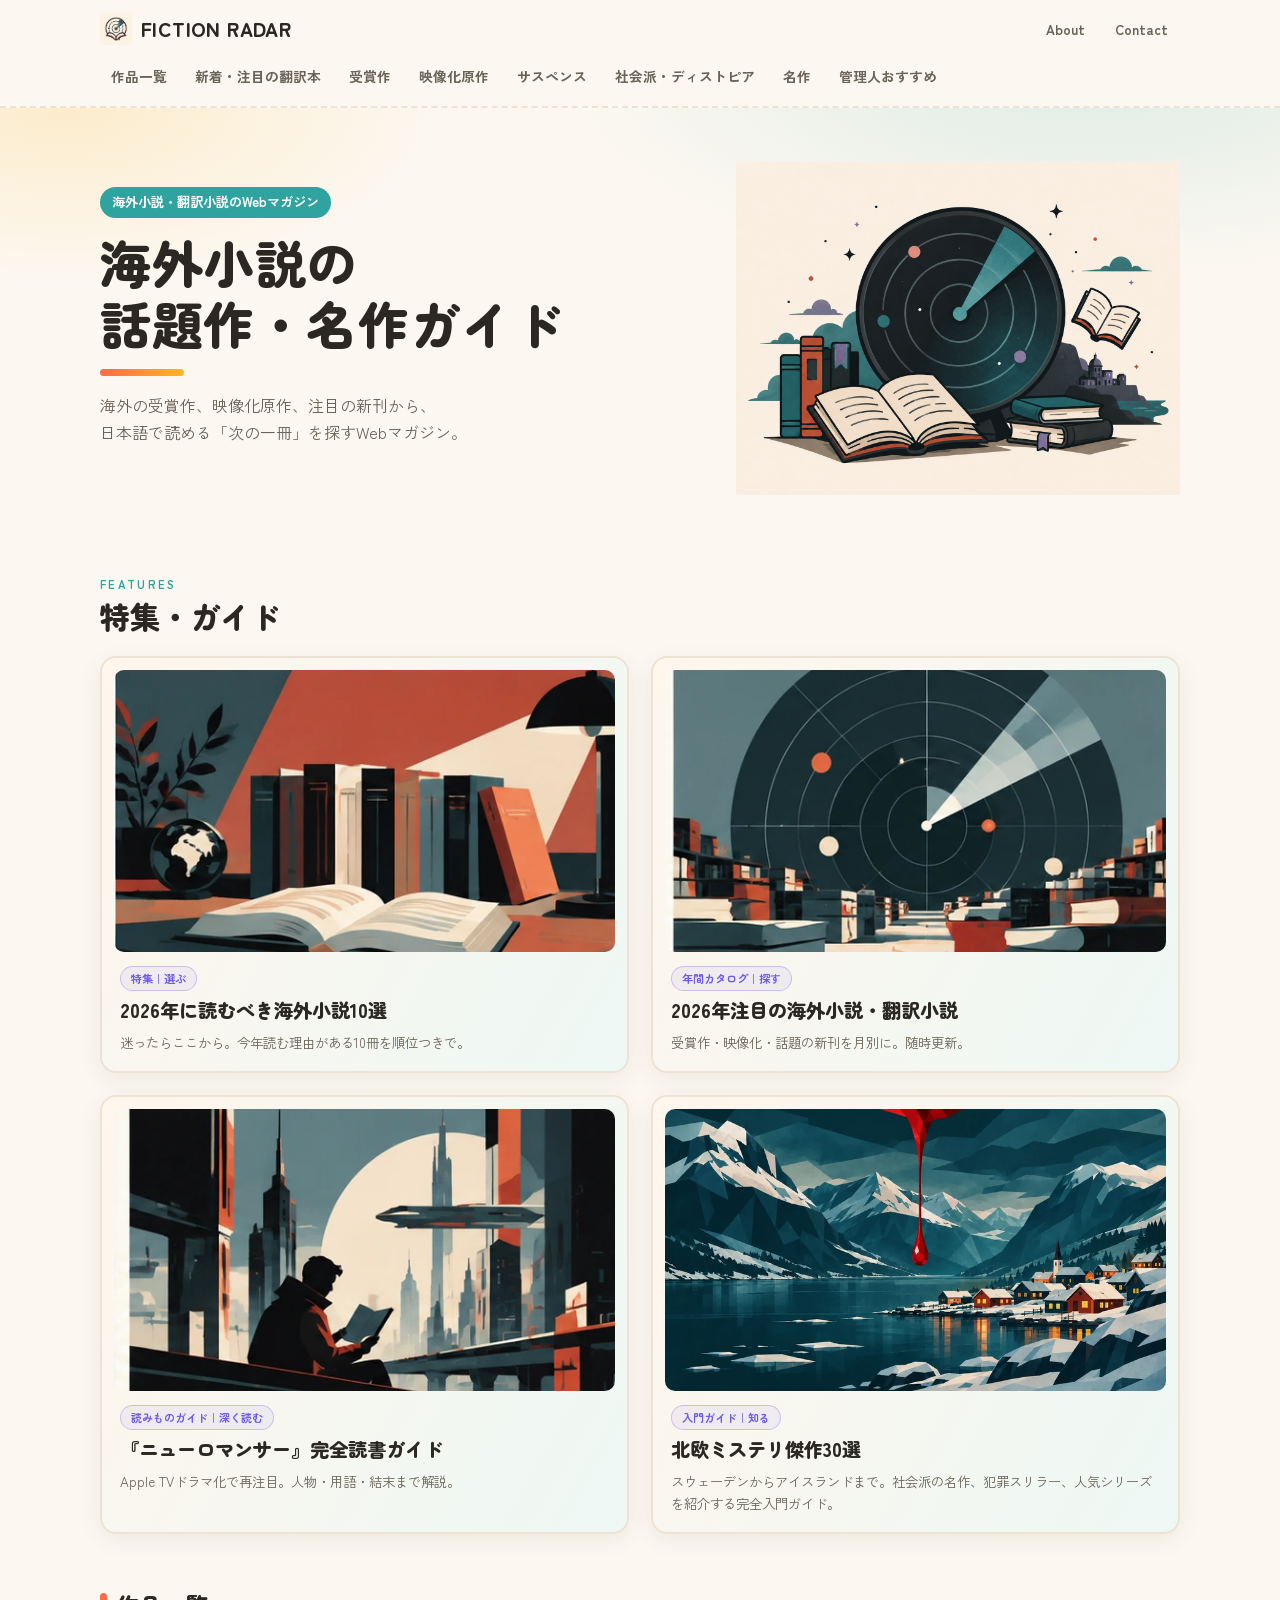
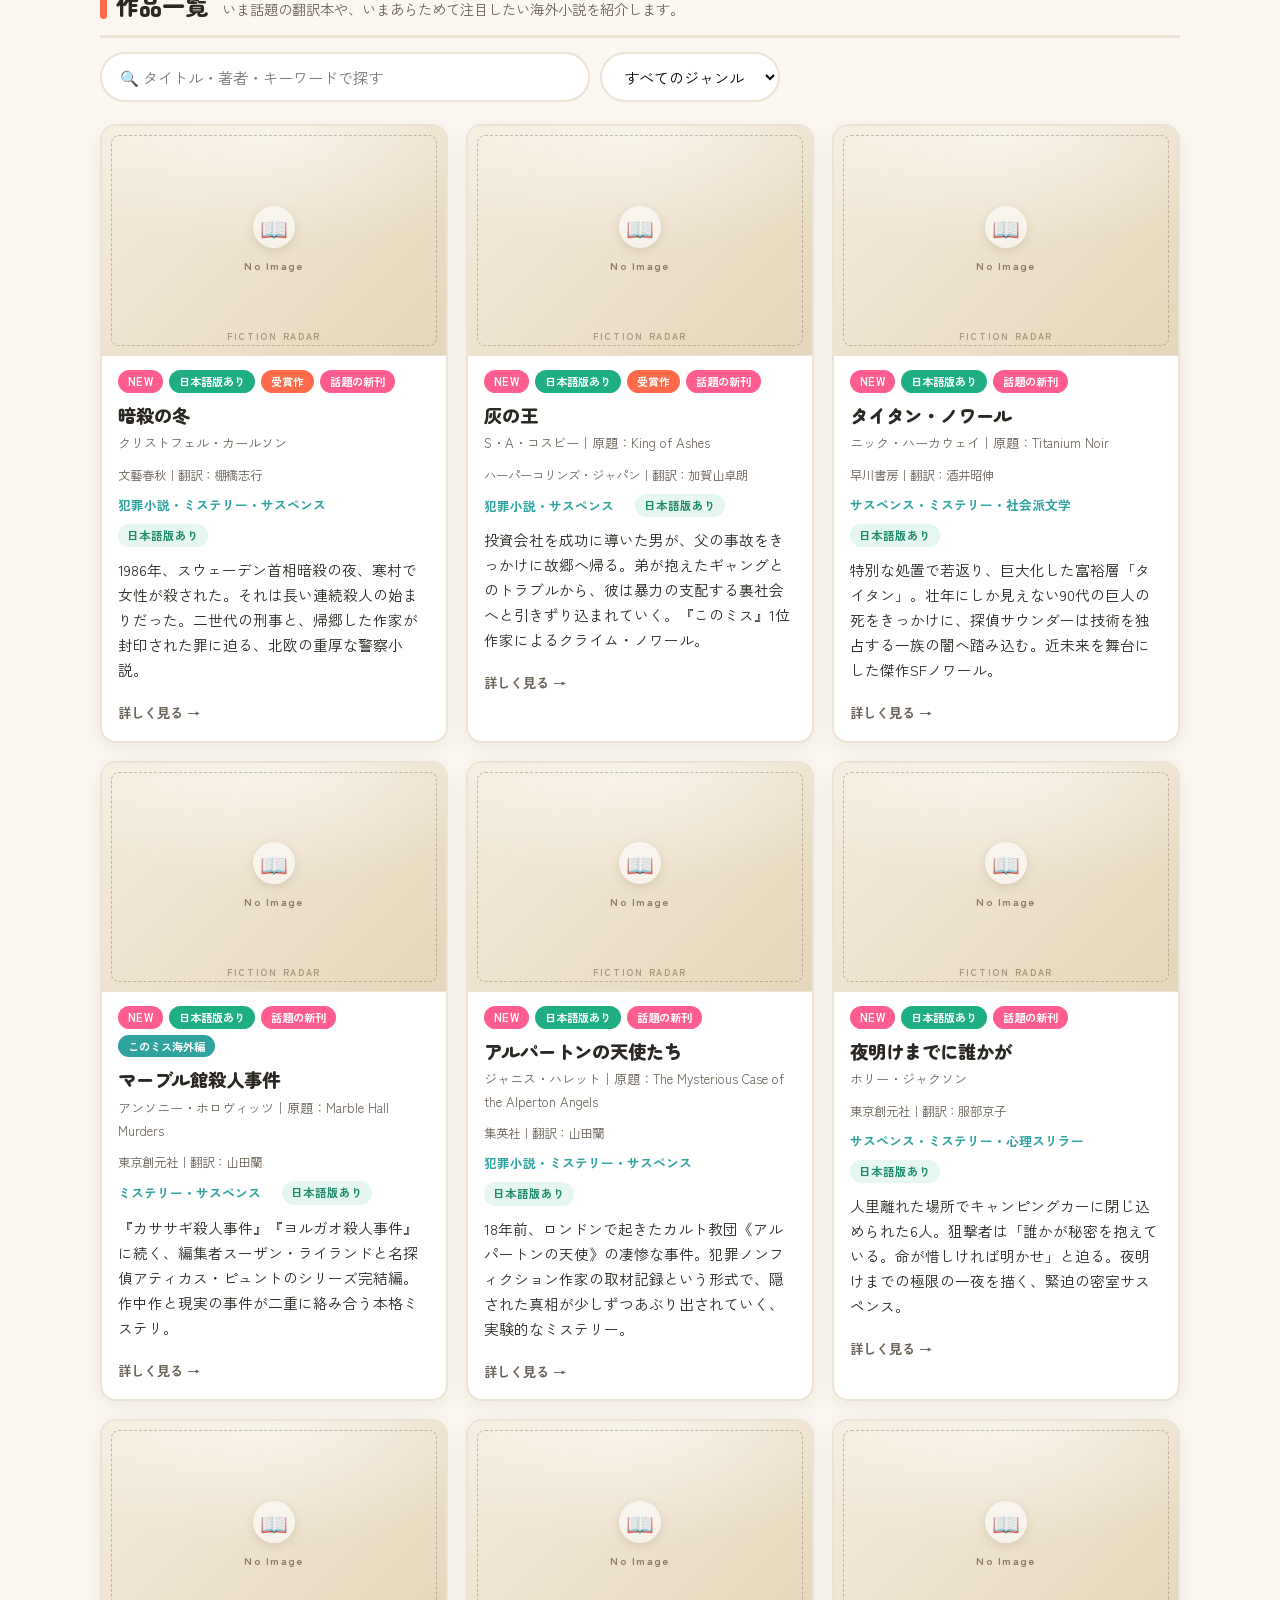
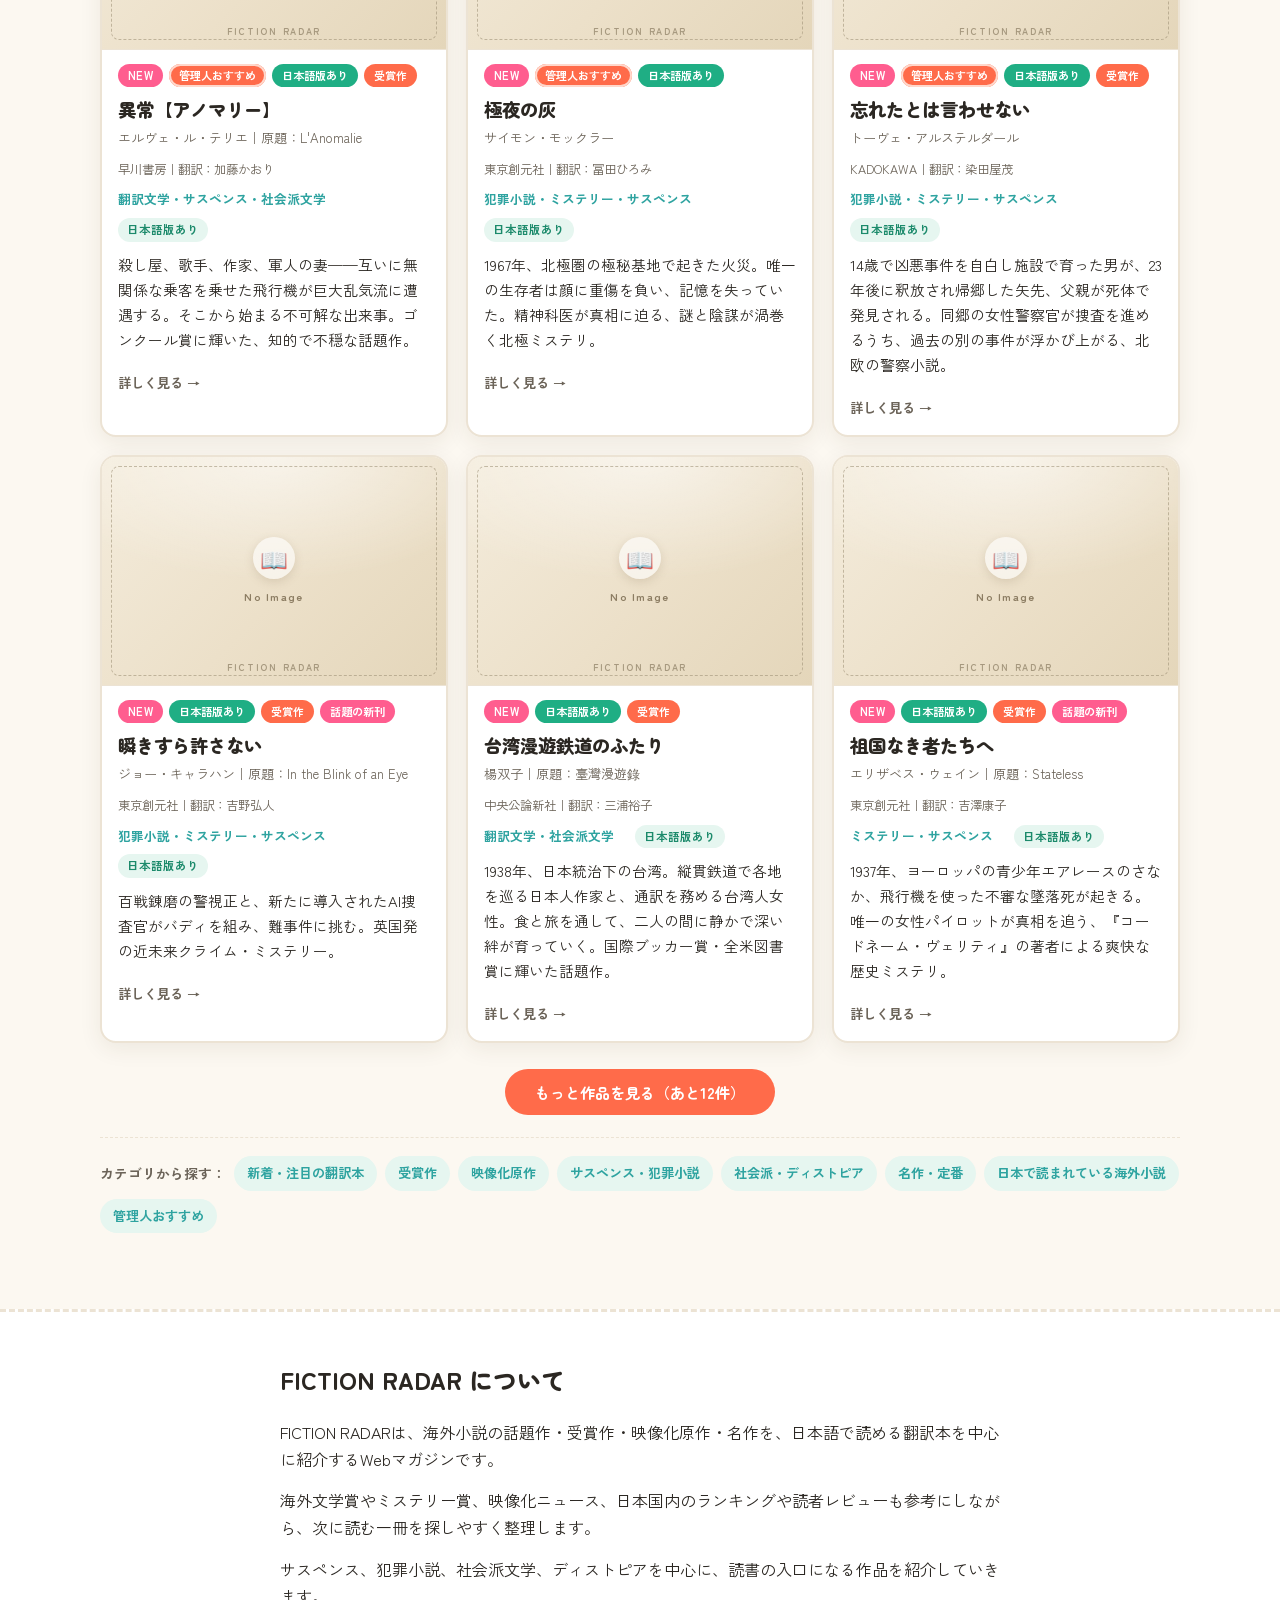
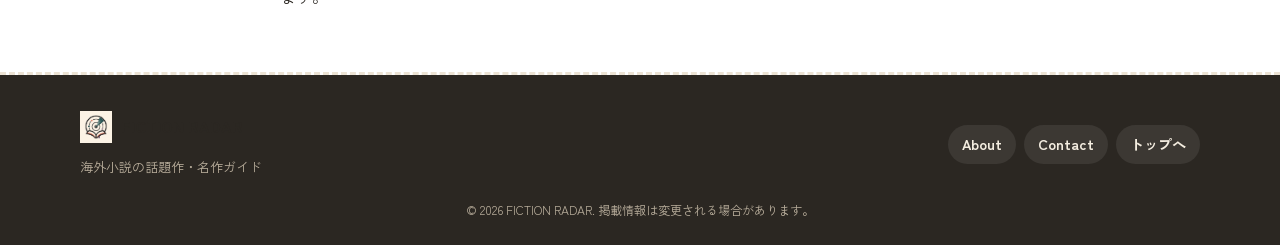
==== commit b9c631f6: "Add files via upload" ====
--- a/index.html
+++ b/index.html
@@ -131,7 +131,7 @@
         <span class="feature-card__sub">Apple TVドラマ化で再注目。人物・用語・結末まで解説。</span>
       </a>
       <a class="feature-card" href="nordic-mystery-best-30.html">
-        <img class="feature-card__image" src="assets/images/nordic-mystery-thumb.webp" alt="" width="1280" height="720" decoding="async" />
+        <img class="feature-card__image" src="assets/images/nordic-mystery-thumb.webp" alt="" width="800" height="450" decoding="async" />
         <span class="feature-card__tag">入門ガイド｜知る</span>
         <span class="feature-card__title">北欧ミステリ傑作30選</span>
         <span class="feature-card__sub">スウェーデンからアイスランドまで。社会派の名作、犯罪スリラー、人気シリーズを紹介する完全入門ガイド。</span>
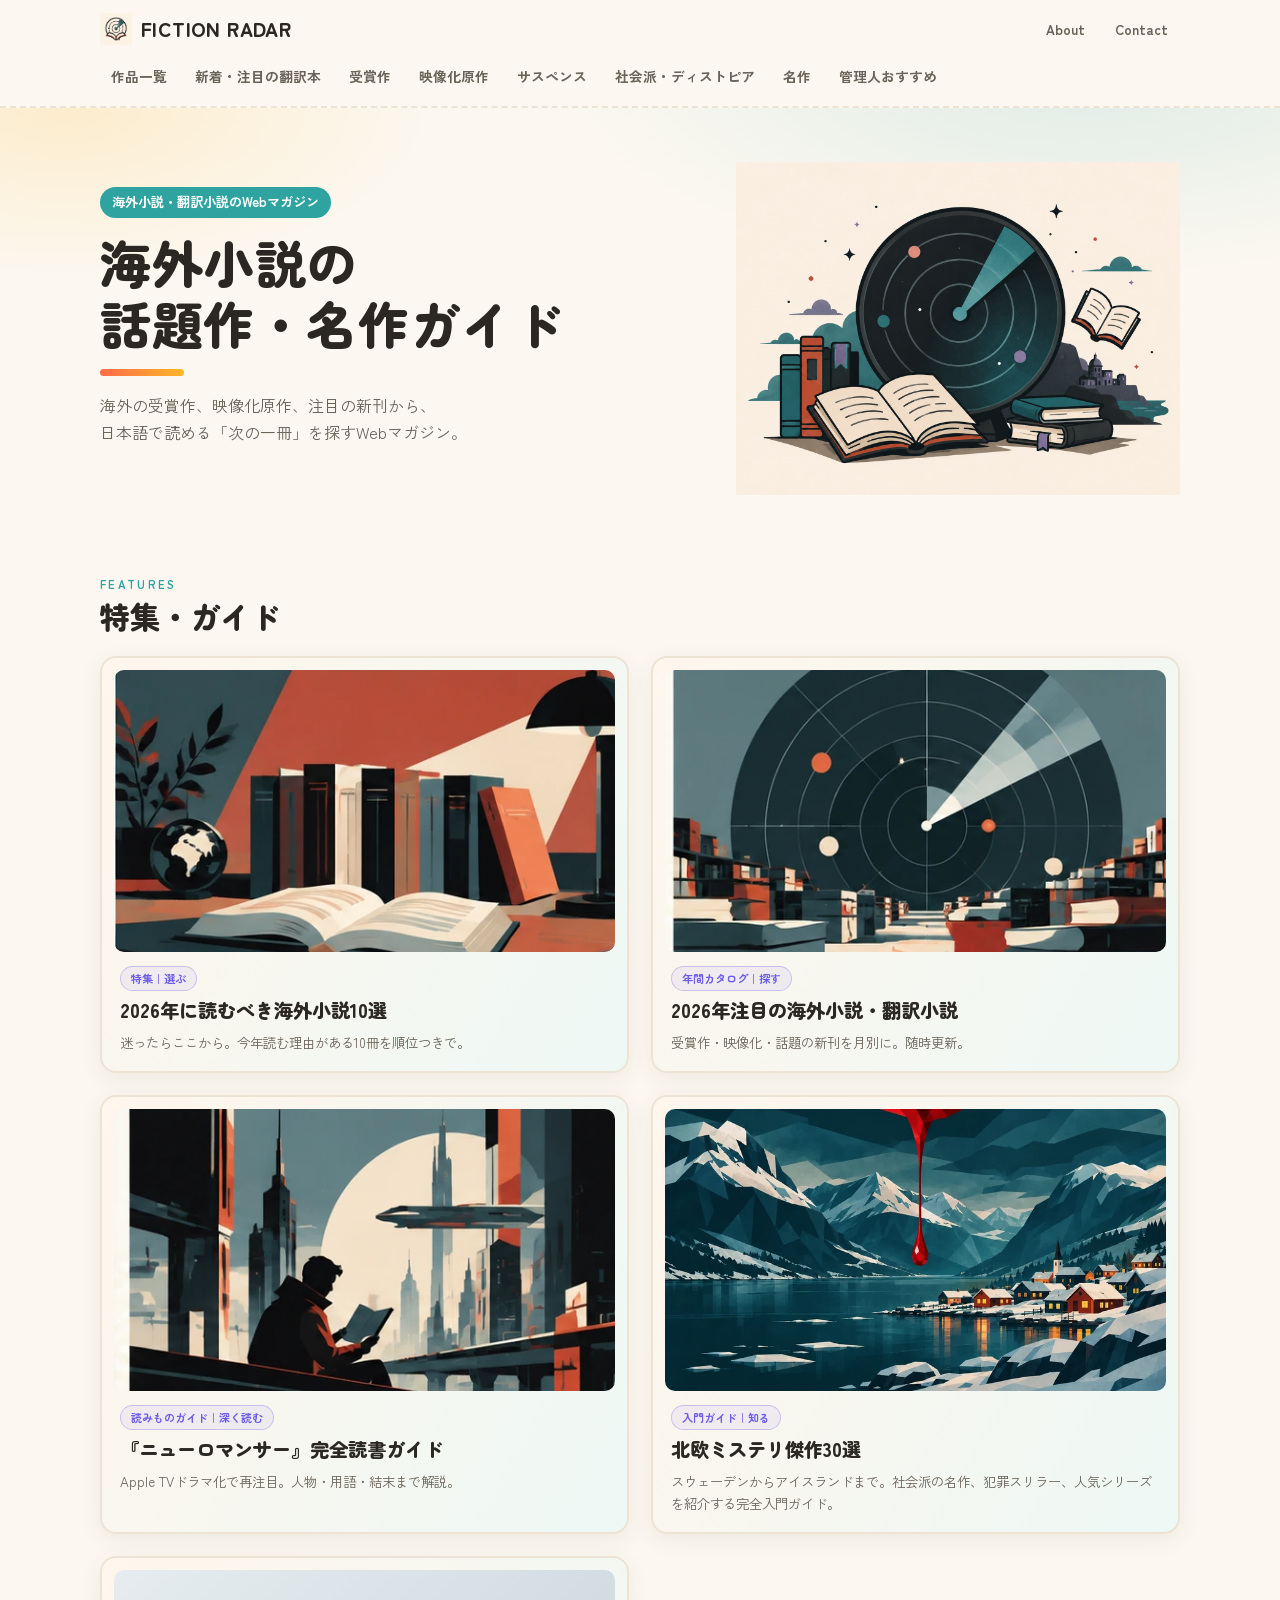
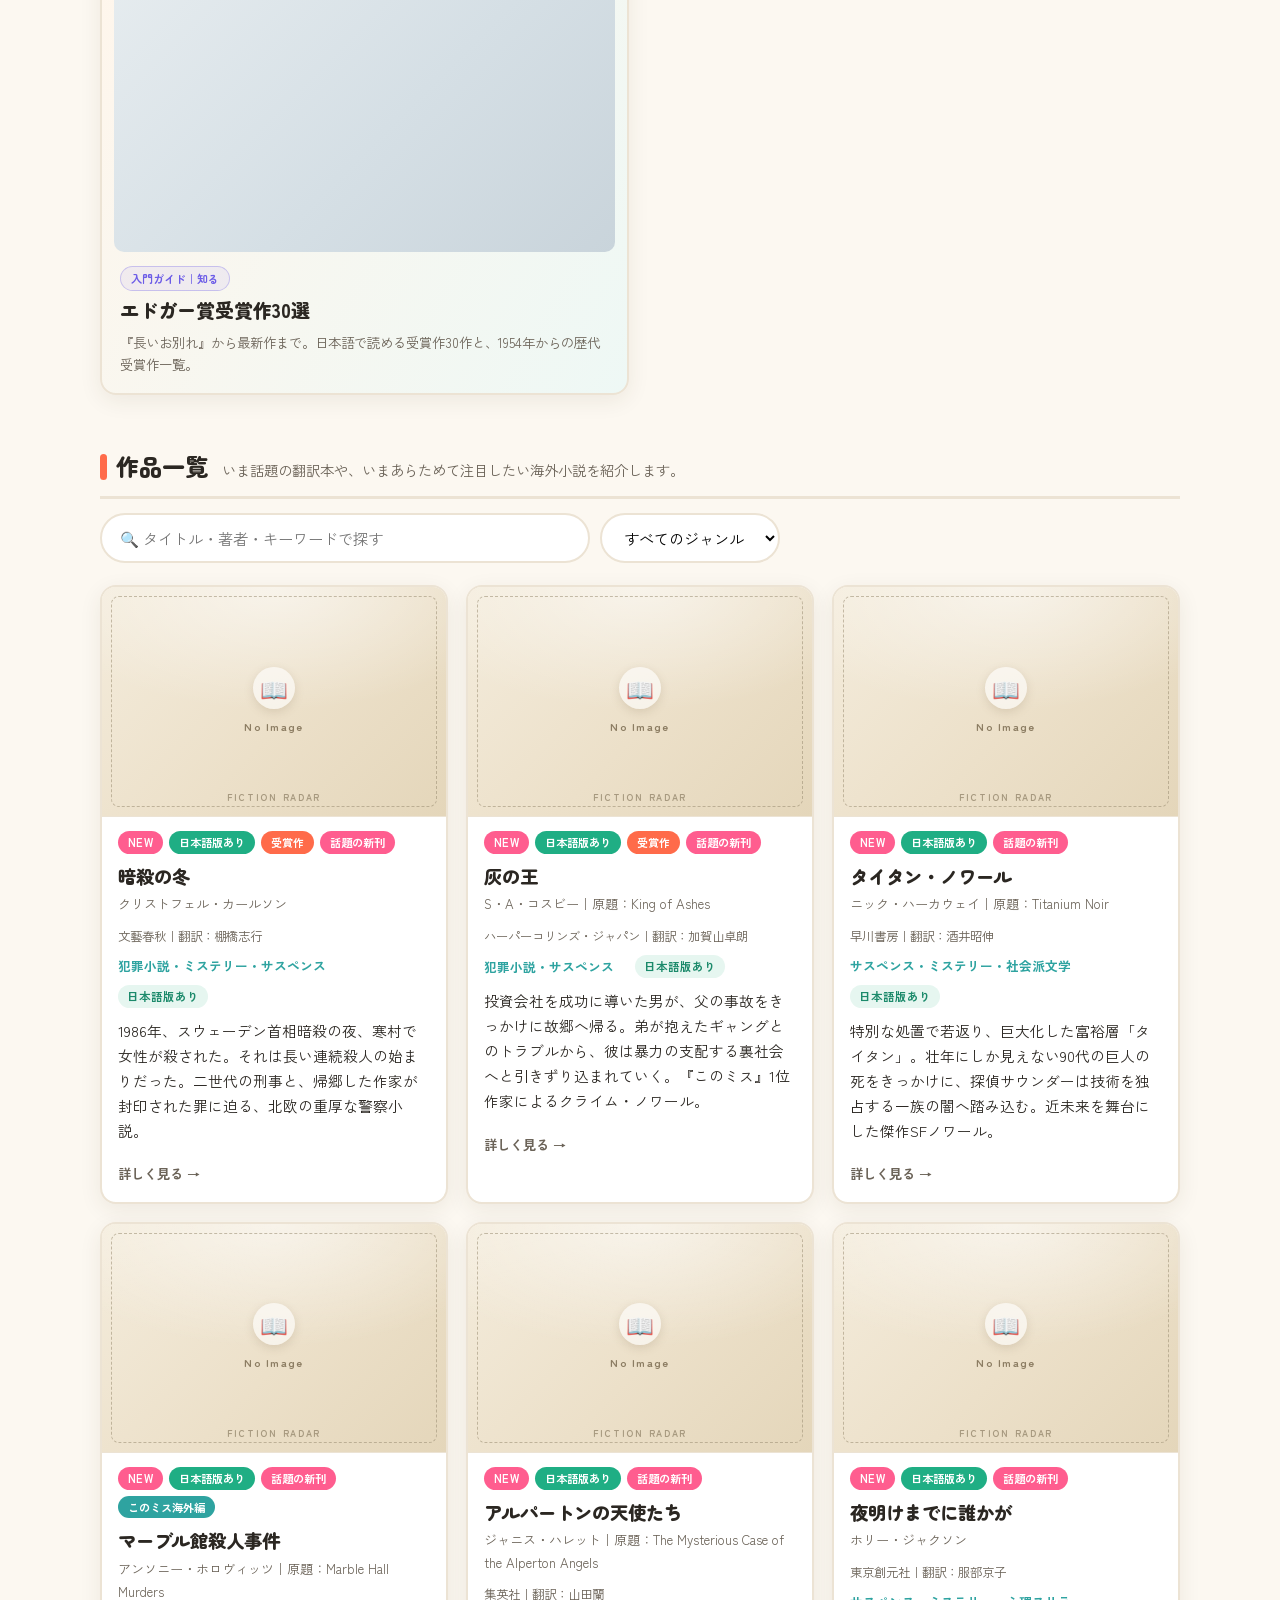
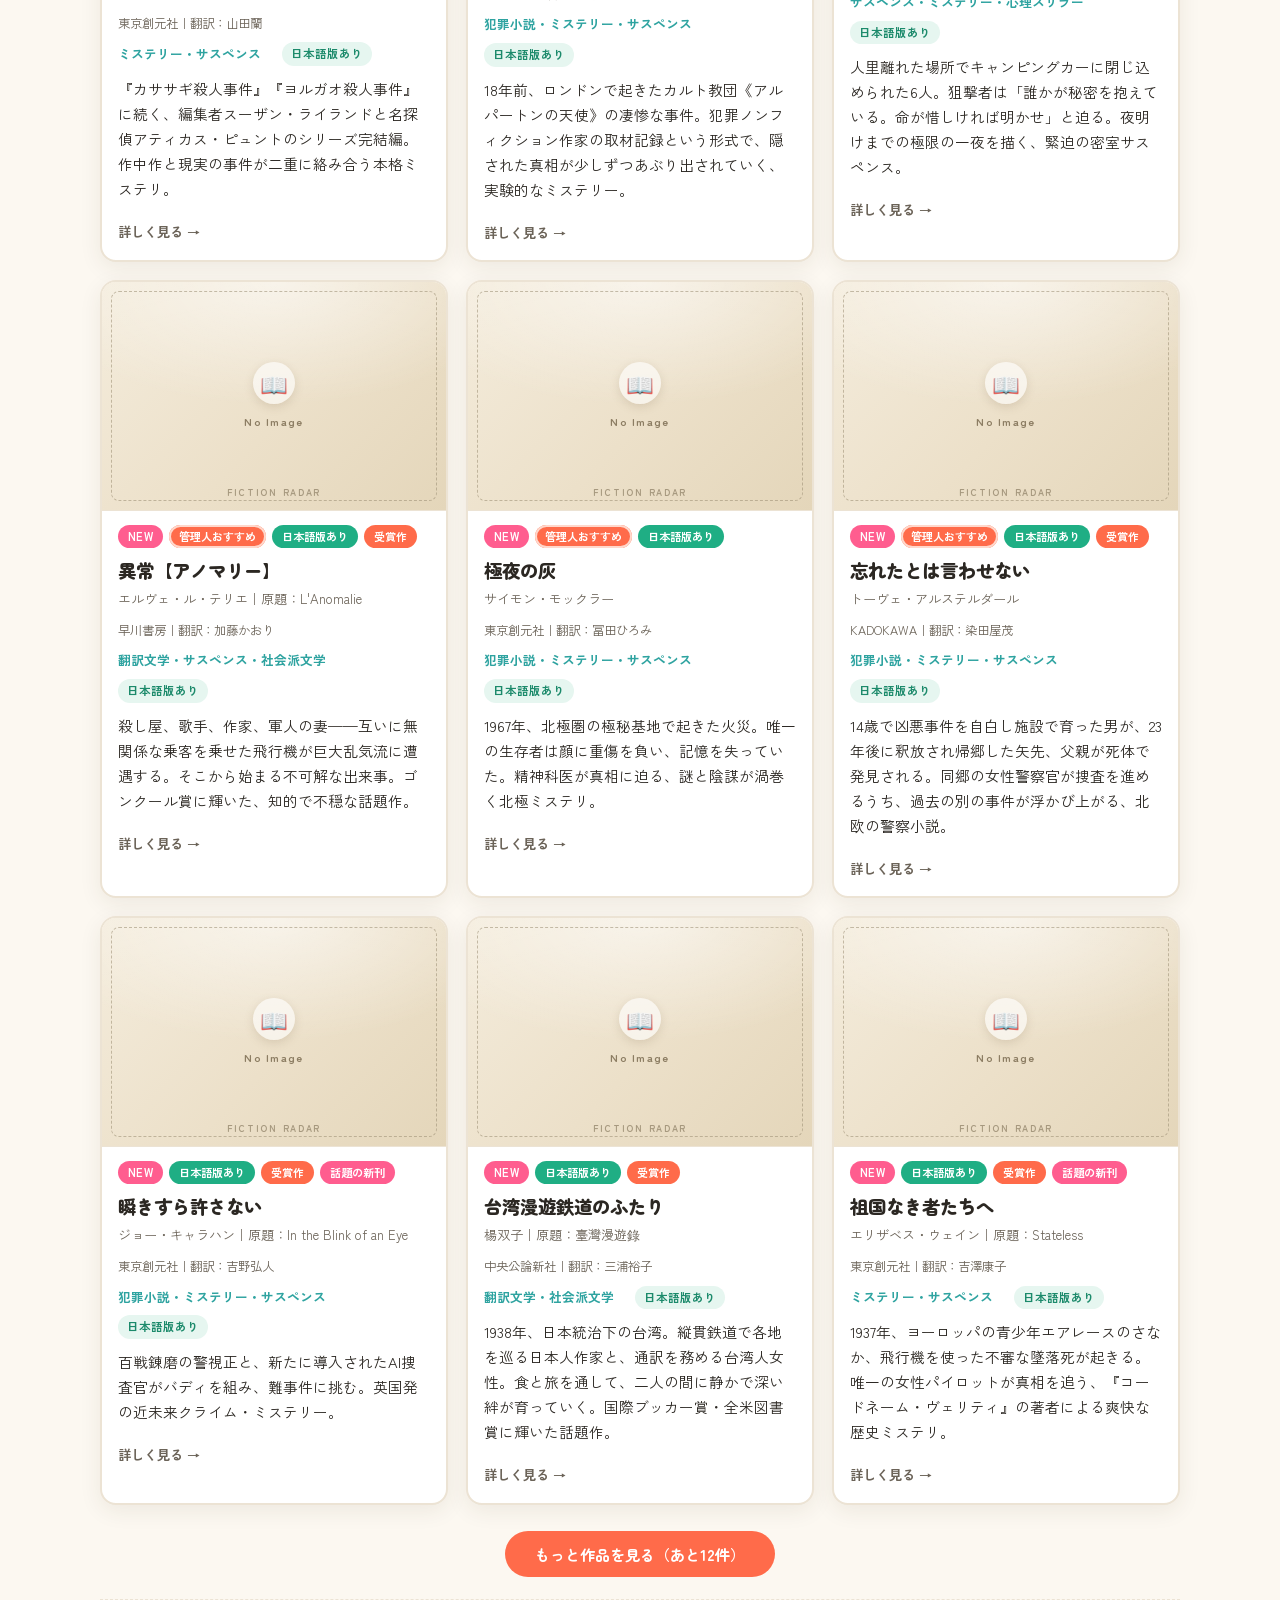
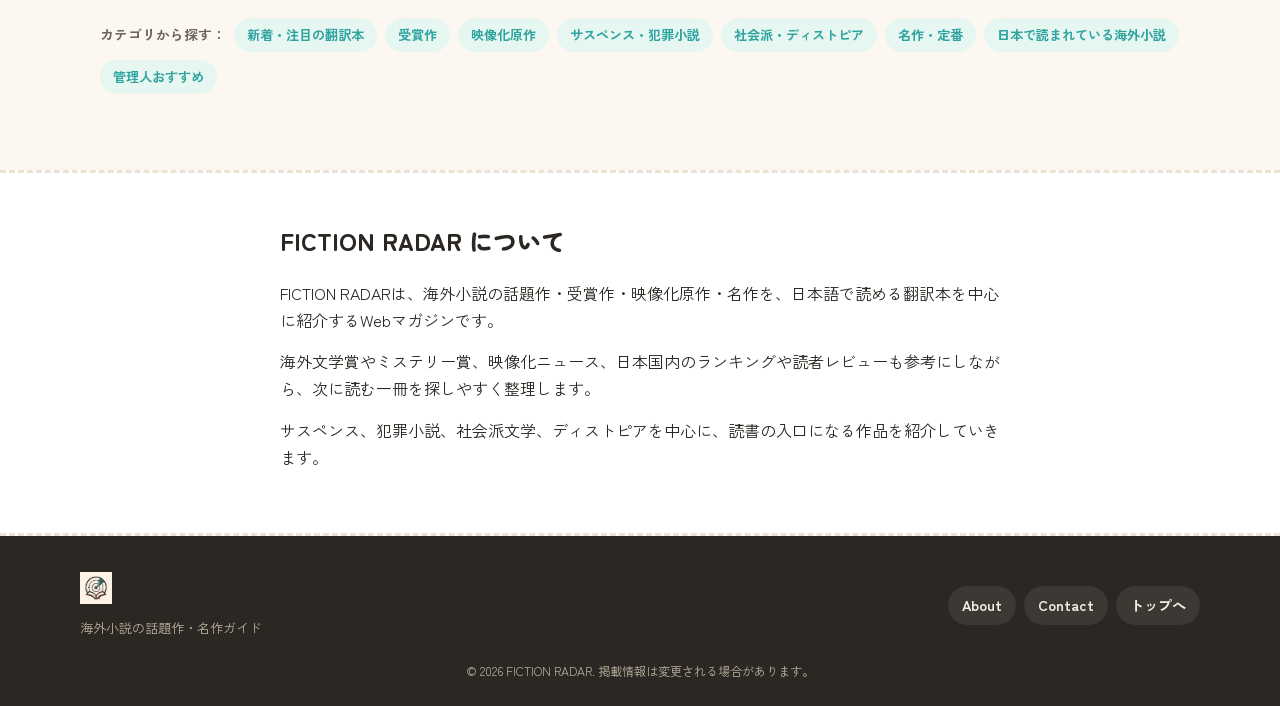
==== commit f692f15f: "Add files via upload" ====
--- a/index.html
+++ b/index.html
@@ -107,7 +107,7 @@
   <!-- ============ 特集・ガイド（サイトのメインコンテンツ） ============
        カードを1枚追加するだけで増やせる（PC・タブレット2列／SP1列）。
        サムネイルは assets/images/feature-{記事名}-thumb.webp（16:9 で表示。alt="" の装飾扱い）。
-       4枚以上になったら、新しいものを先頭に置き、古いものから外すか「特集一覧」ページを作る。 -->
+       最大8枚（PC 2列×4段）。それを超えたら古いものから外すか「特集一覧」ページを作る。 -->
   <section class="container feature-block" aria-labelledby="feature-title">
     <p class="feature-block__eyebrow" aria-hidden="true">FEATURES</p>
     <h2 class="feature-block__title" id="feature-title">特集・ガイド</h2>
@@ -136,6 +136,12 @@
         <span class="feature-card__title">北欧ミステリ傑作30選</span>
         <span class="feature-card__sub">スウェーデンからアイスランドまで。社会派の名作、犯罪スリラー、人気シリーズを紹介する完全入門ガイド。</span>
       </a>
+      <a class="feature-card" href="edgar-award-best-30.html">
+        <span class="feature-card__image feature-card__image--placeholder" aria-hidden="true"></span>
+        <span class="feature-card__tag">入門ガイド｜知る</span>
+        <span class="feature-card__title">エドガー賞受賞作30選</span>
+        <span class="feature-card__sub">『長いお別れ』から最新作まで。日本語で読める受賞作30作と、1954年からの歴代受賞作一覧。</span>
+      </a>
     </div>
   </section>
 
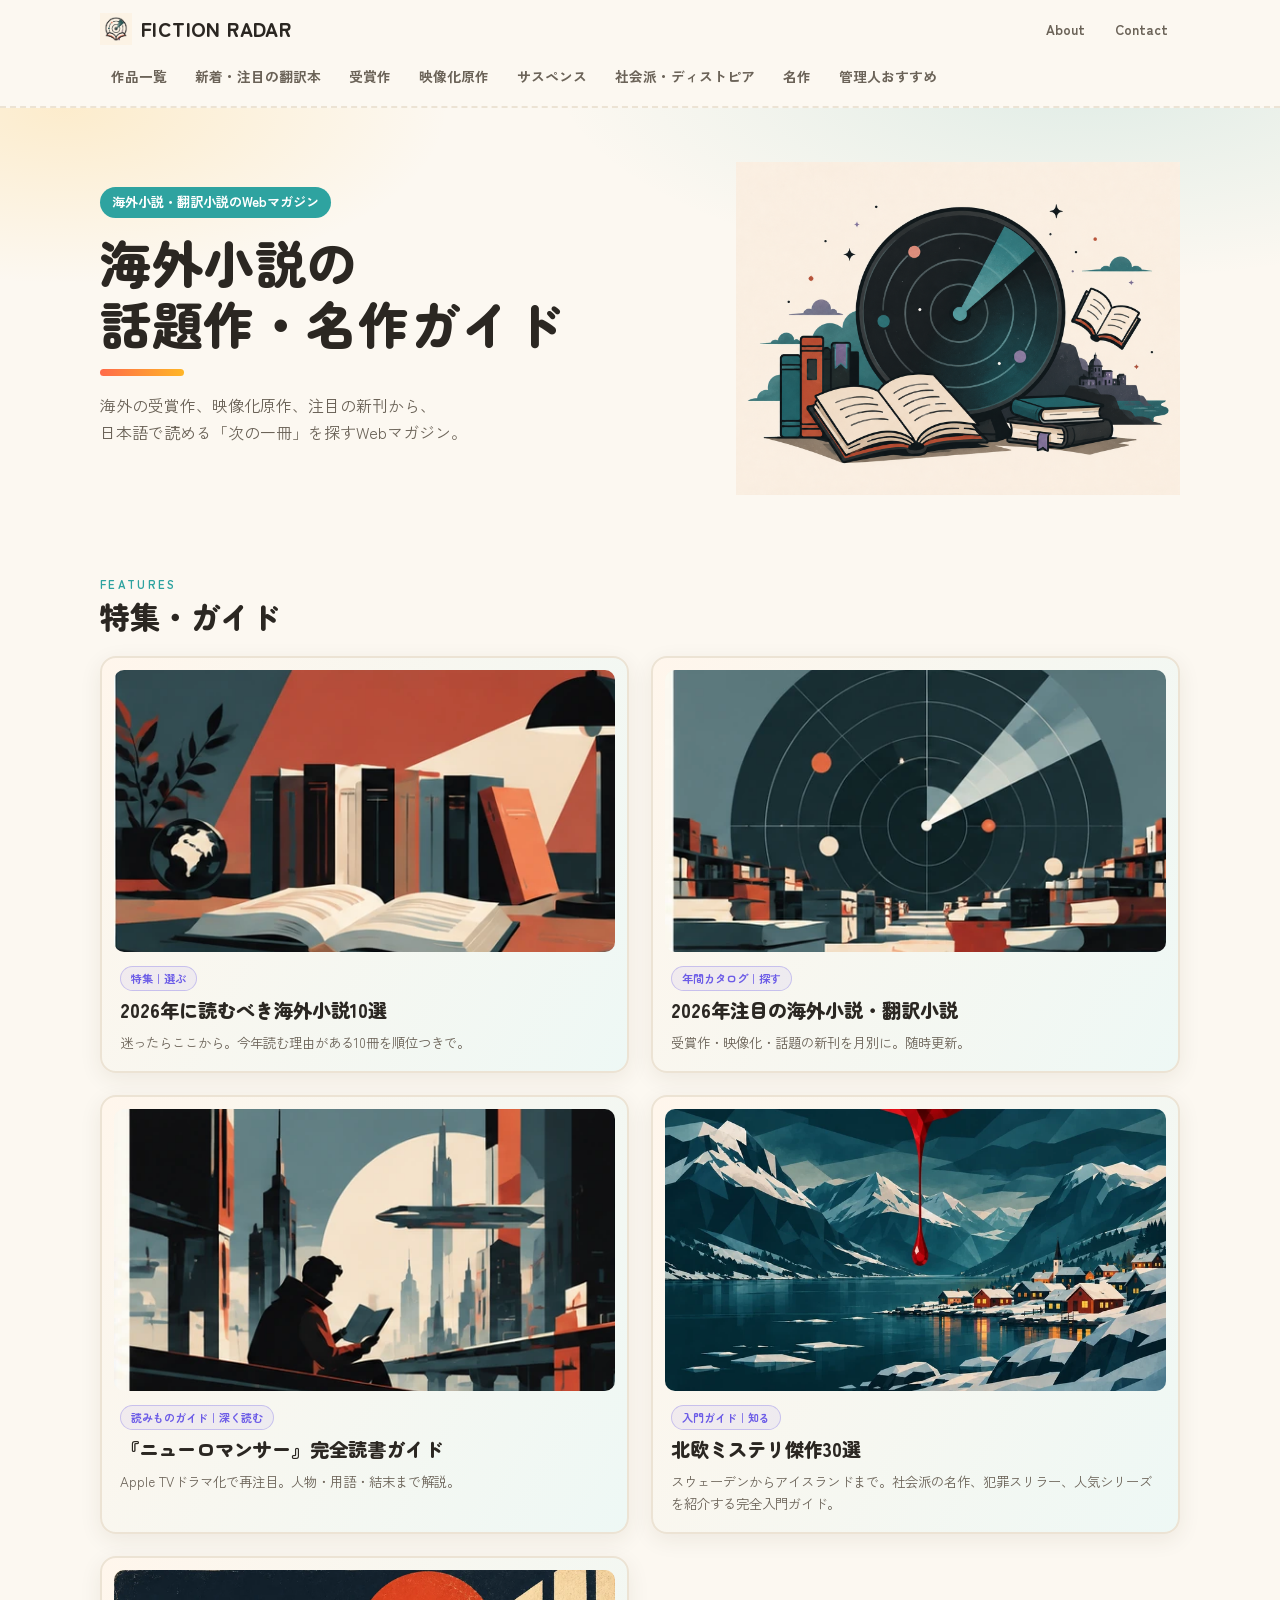
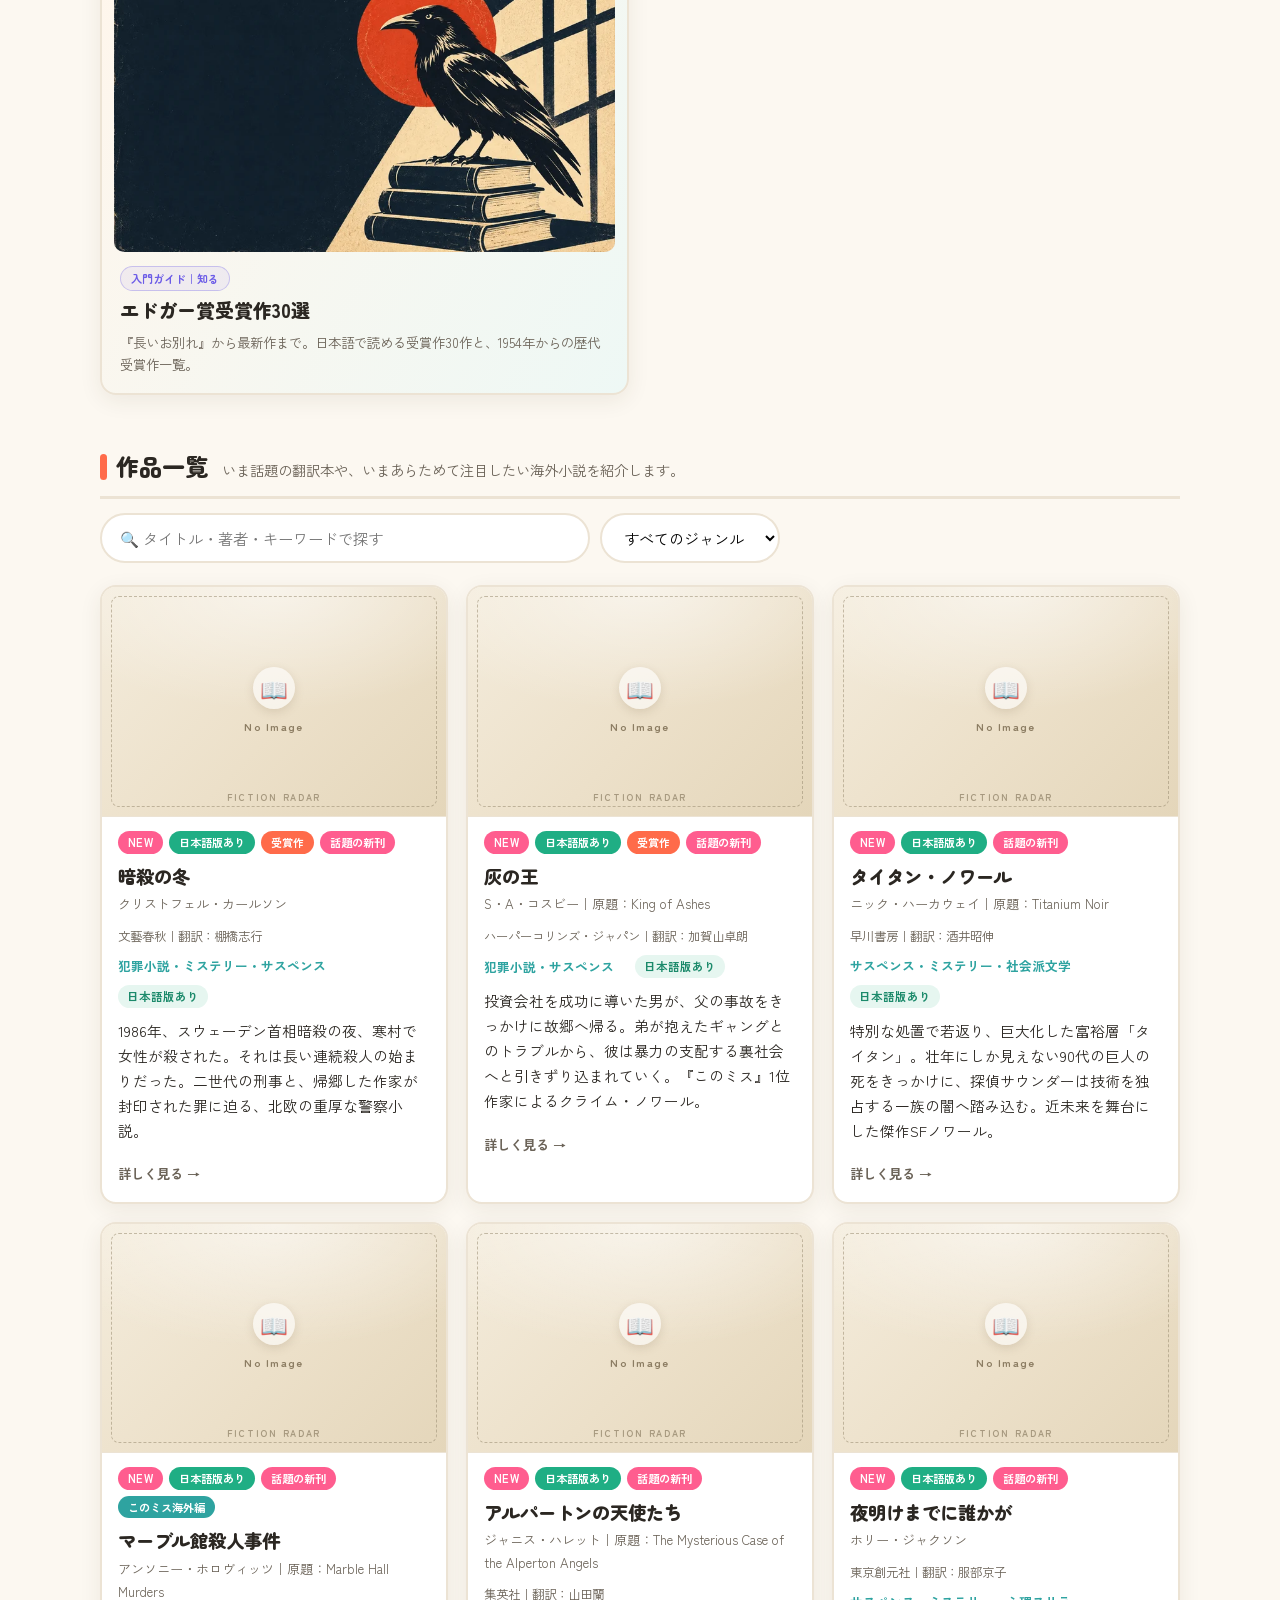
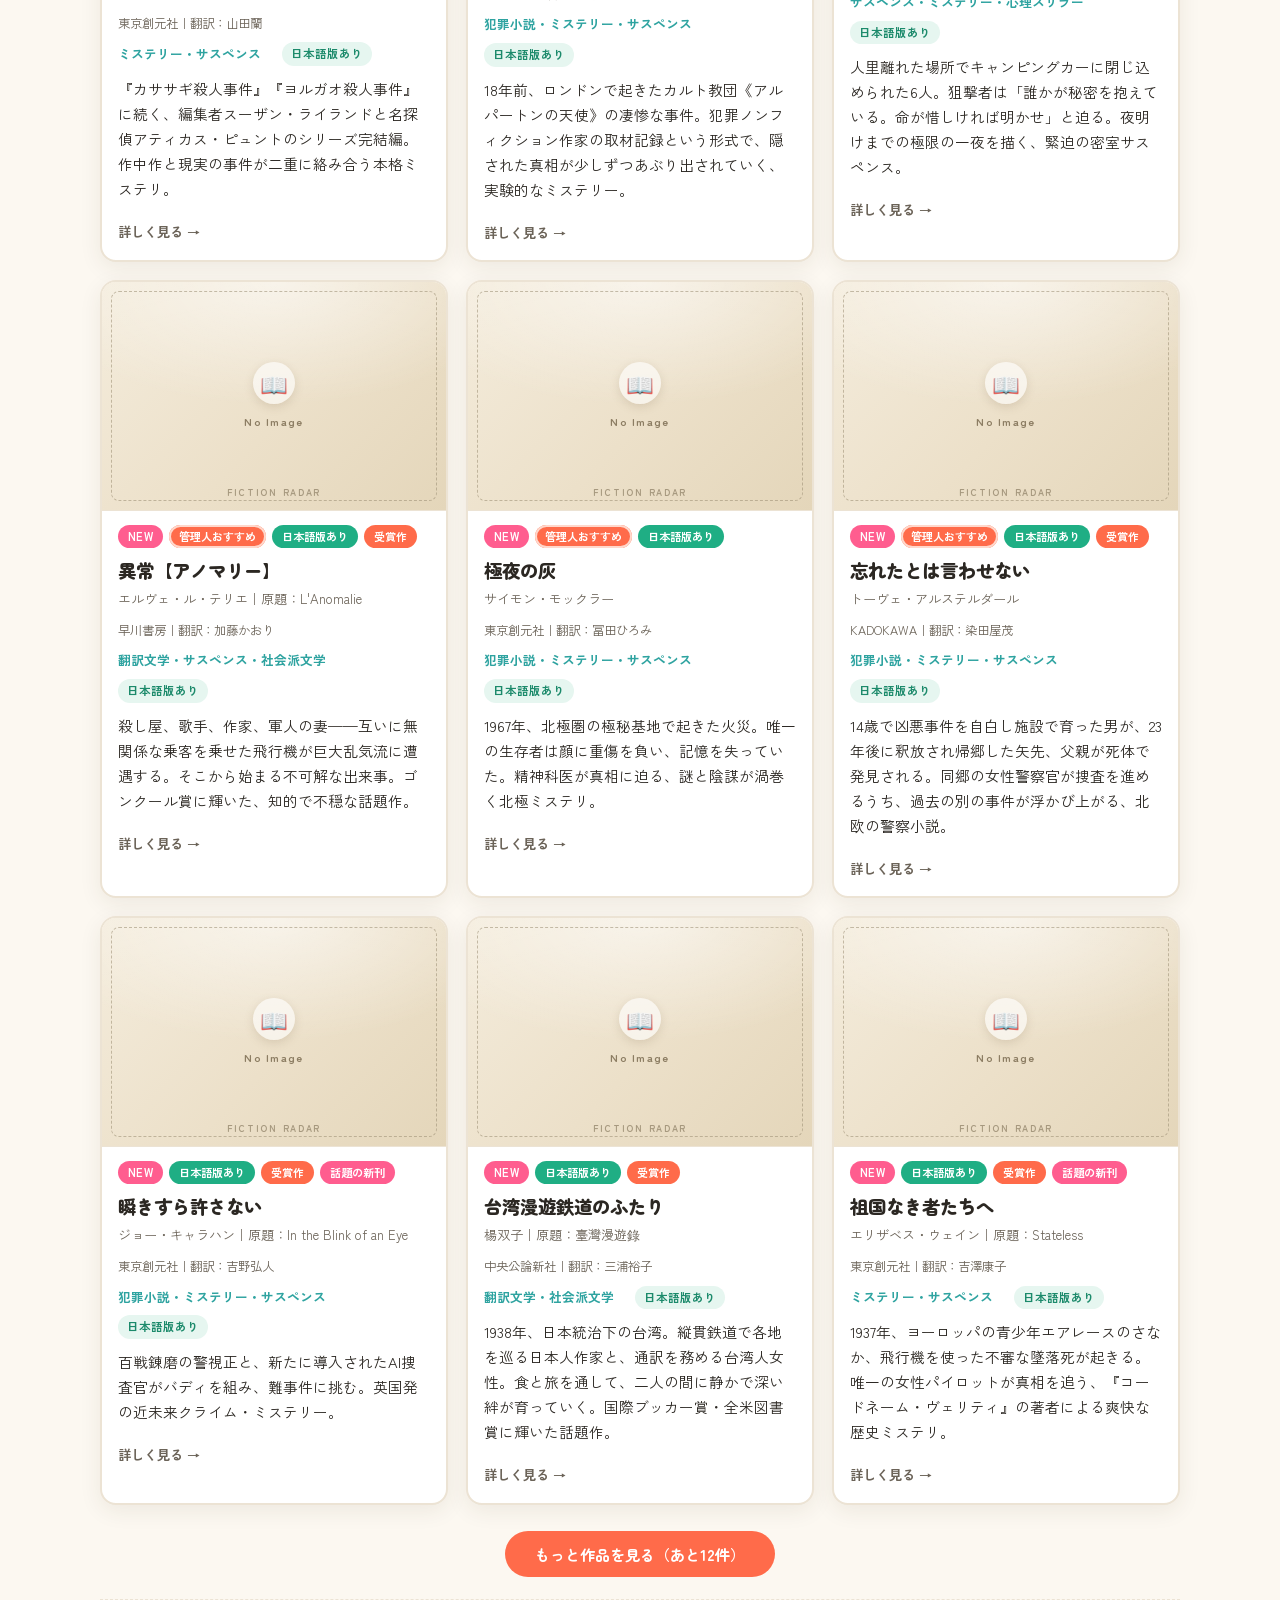
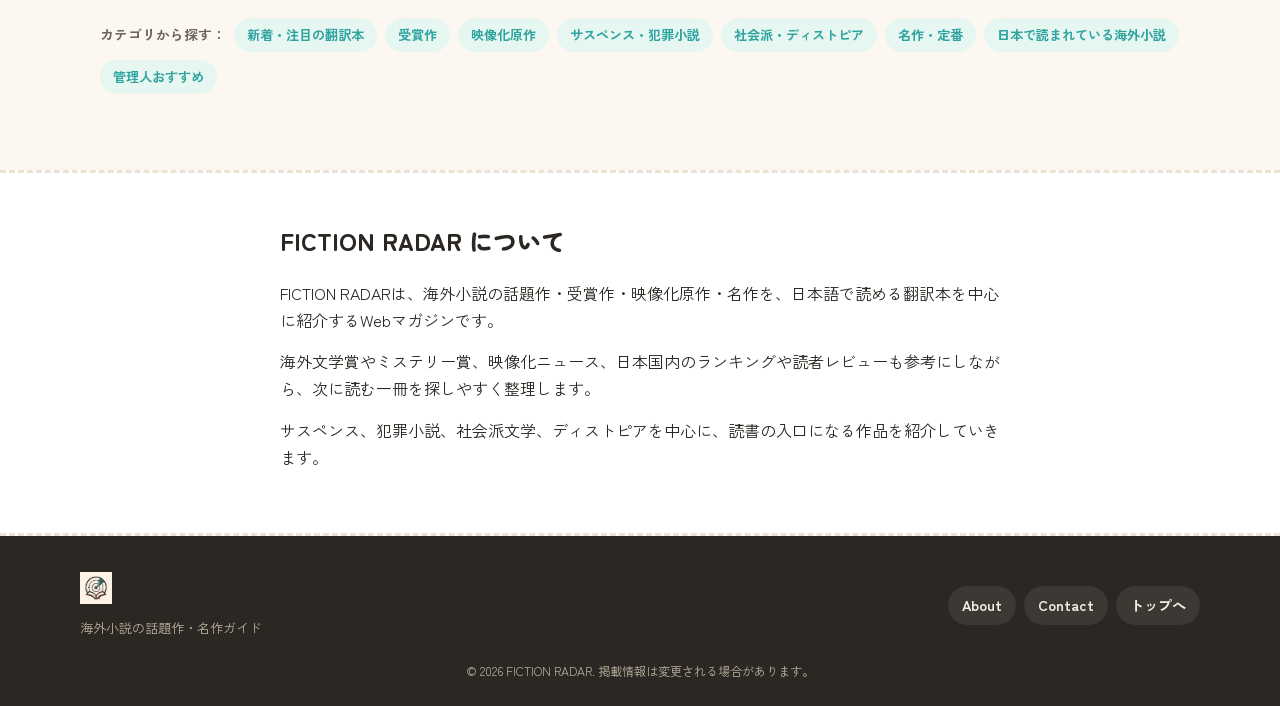
==== commit 2e529872: "Add files via upload" ====
--- a/index.html
+++ b/index.html
@@ -137,7 +137,7 @@
         <span class="feature-card__sub">スウェーデンからアイスランドまで。社会派の名作、犯罪スリラー、人気シリーズを紹介する完全入門ガイド。</span>
       </a>
       <a class="feature-card" href="edgar-award-best-30.html">
-        <span class="feature-card__image feature-card__image--placeholder" aria-hidden="true"></span>
+        <img class="feature-card__image" src="assets/images/edgar-award-thumb.webp" alt="" width="800" height="450" decoding="async" />
         <span class="feature-card__tag">入門ガイド｜知る</span>
         <span class="feature-card__title">エドガー賞受賞作30選</span>
         <span class="feature-card__sub">『長いお別れ』から最新作まで。日本語で読める受賞作30作と、1954年からの歴代受賞作一覧。</span>
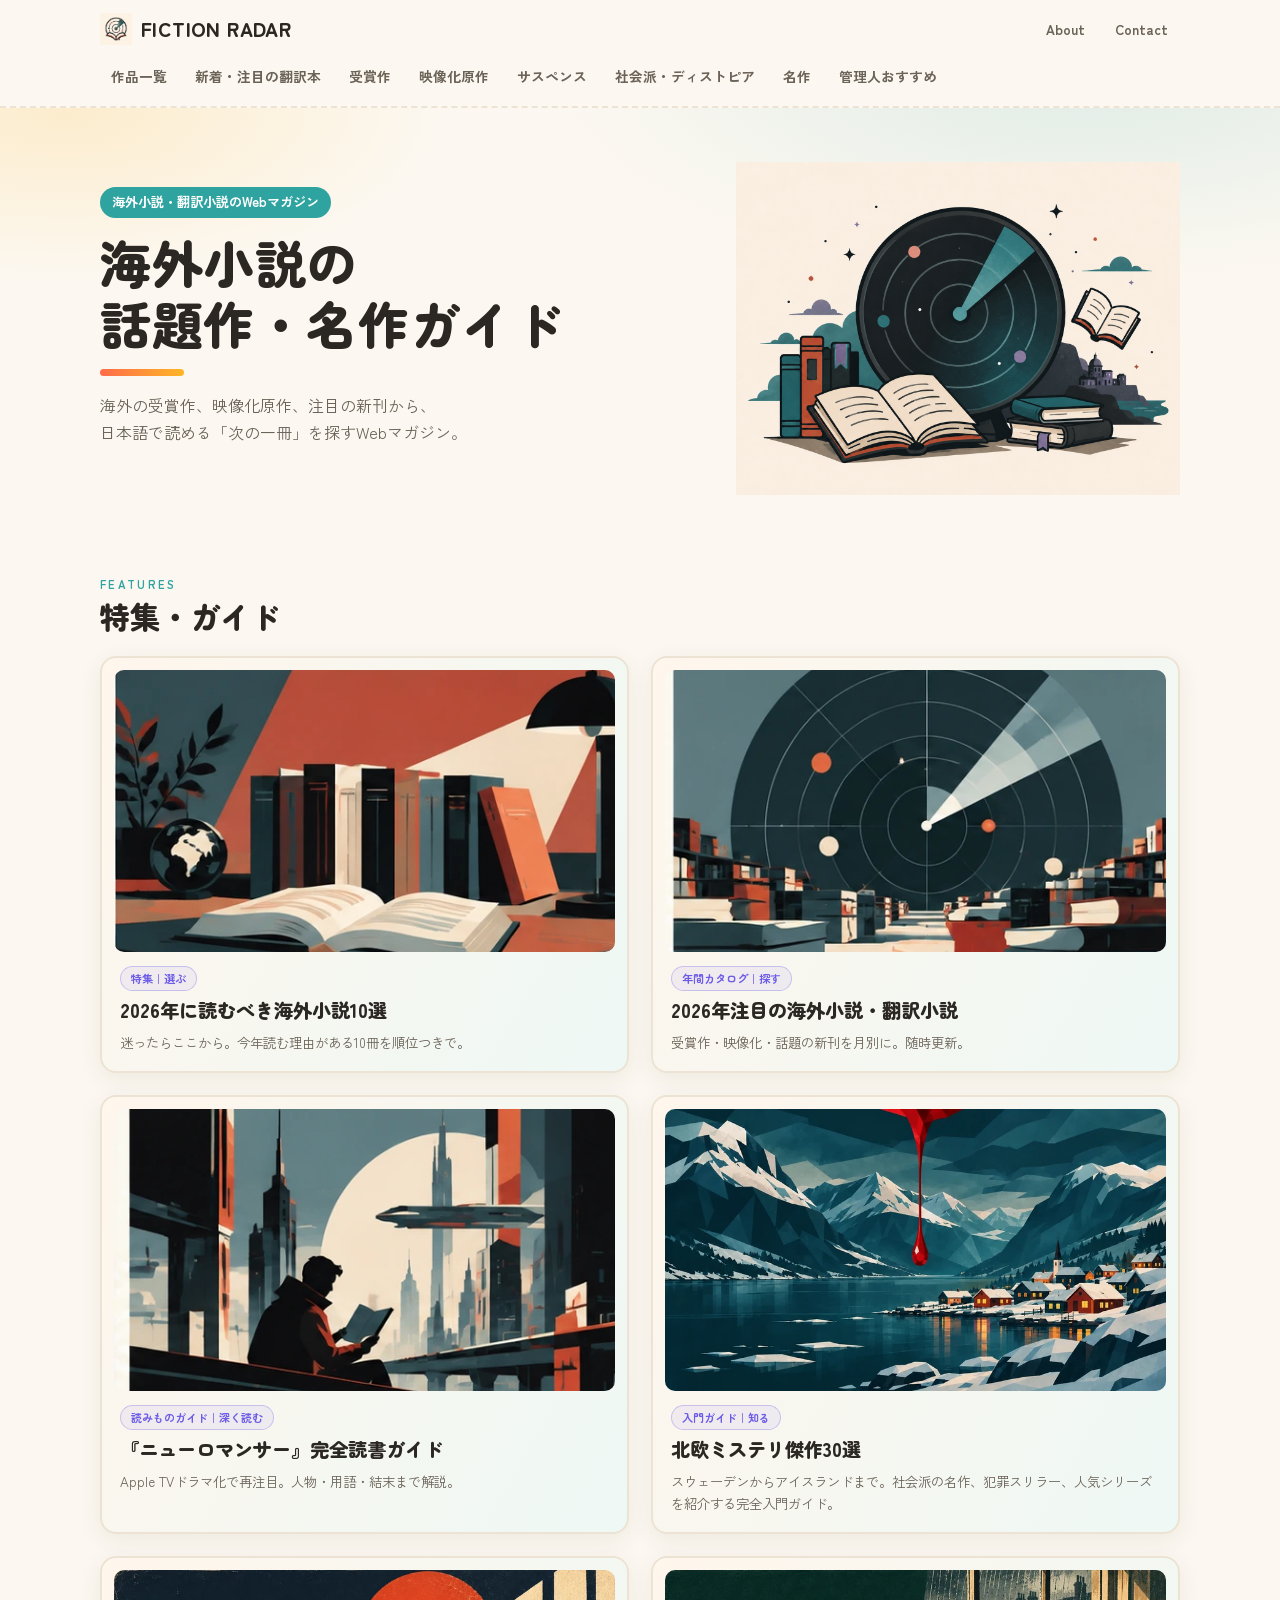
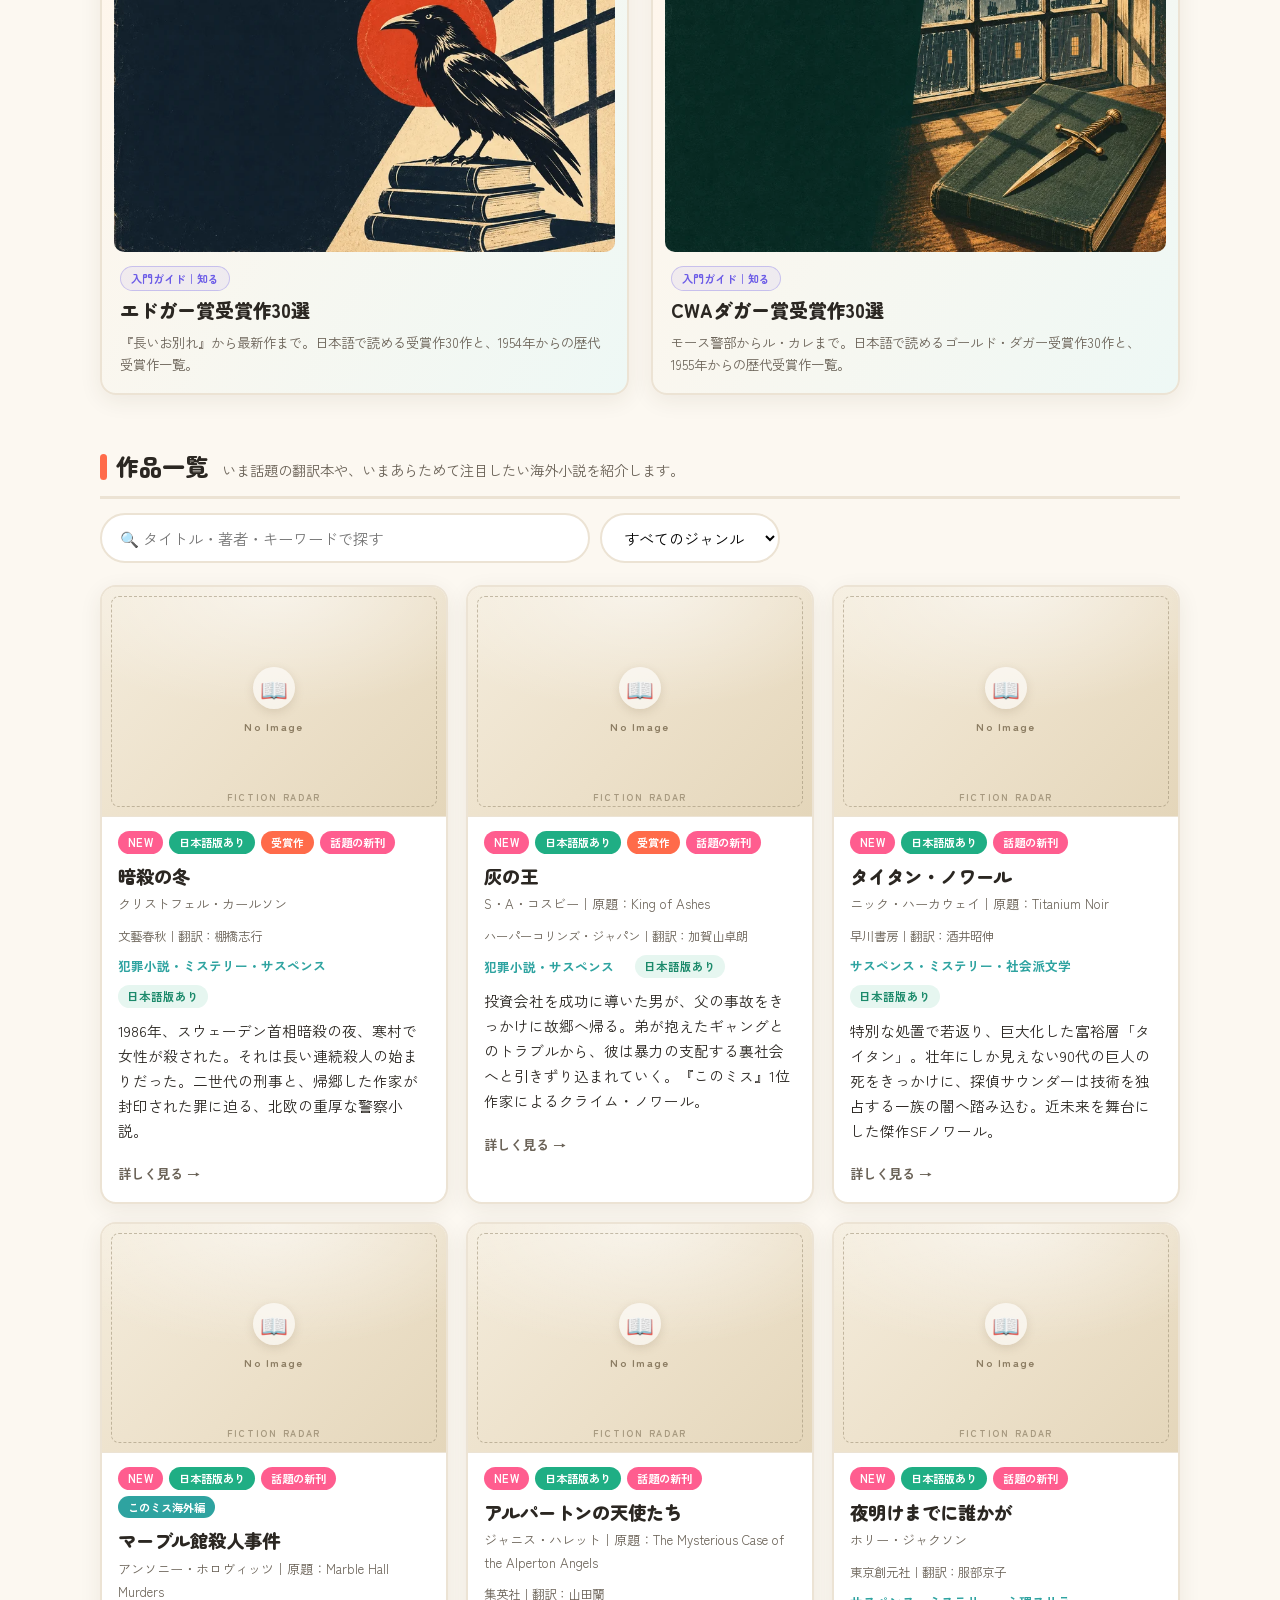
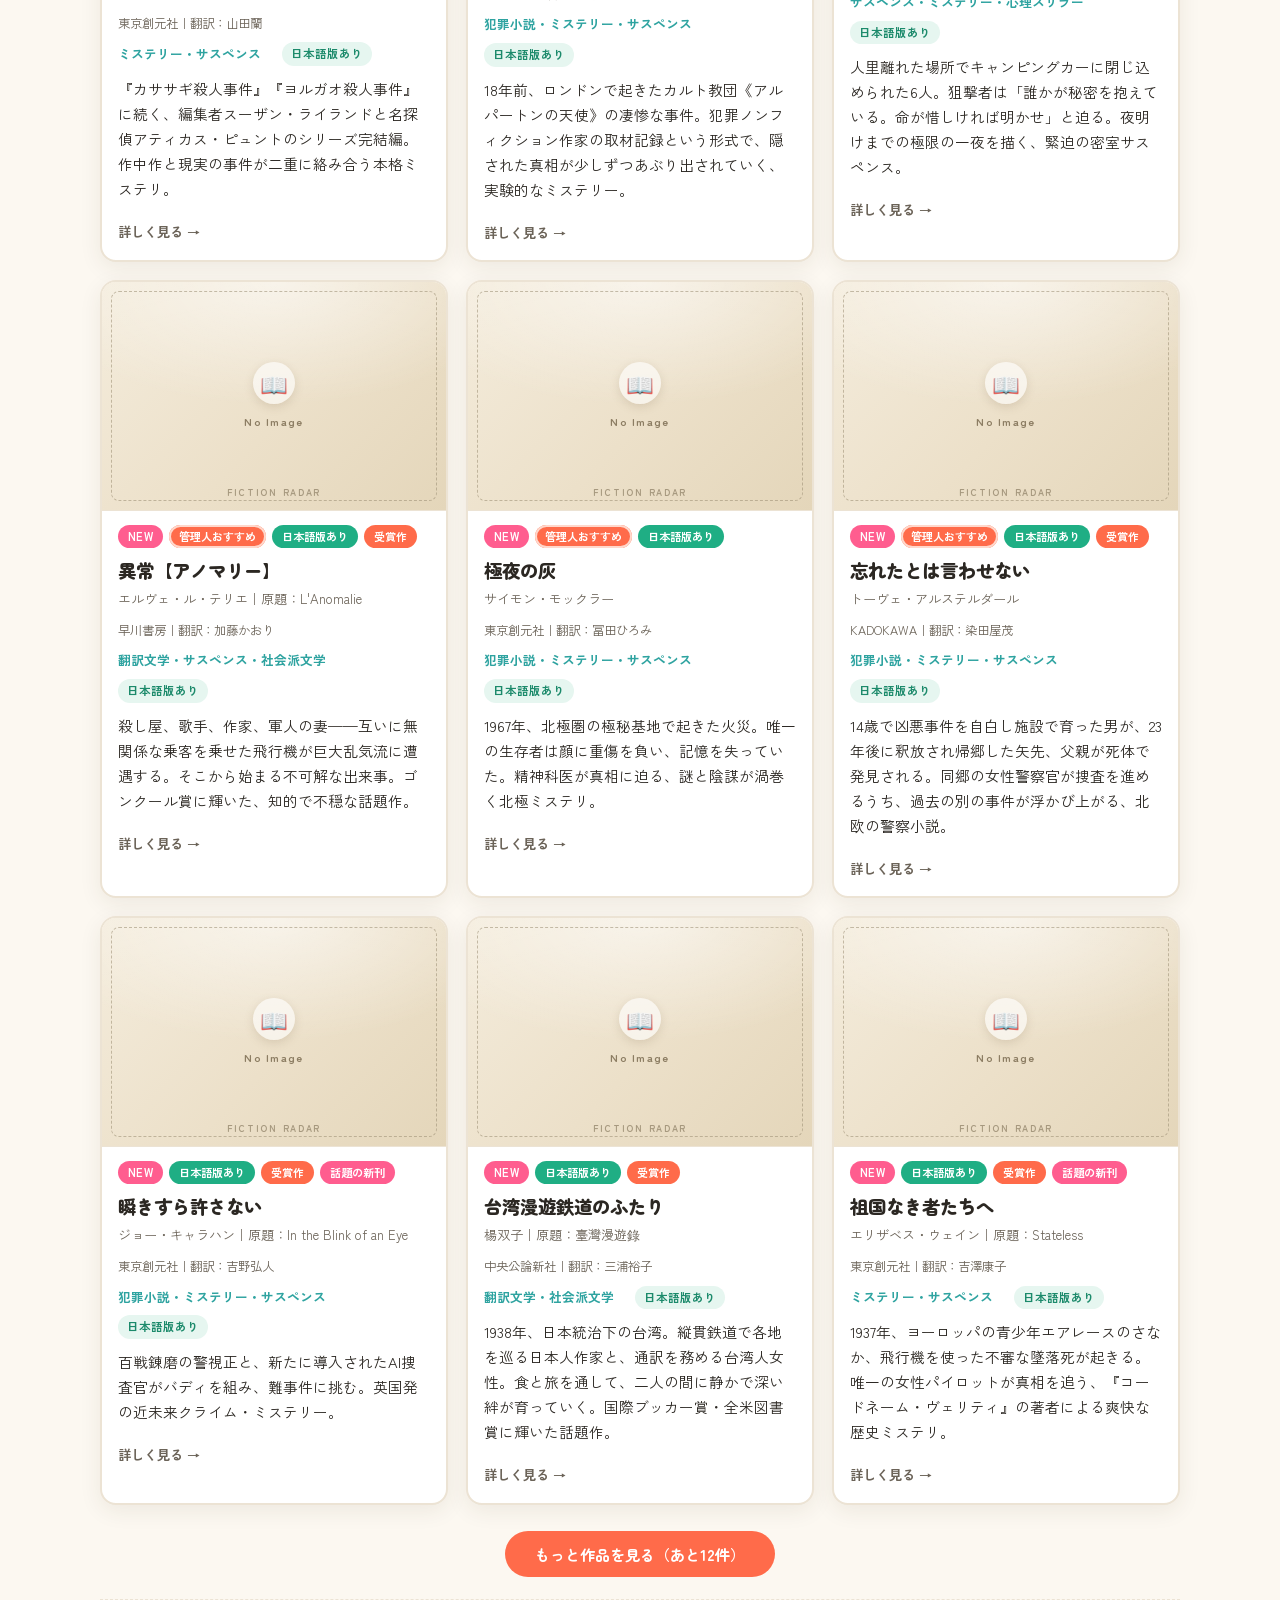
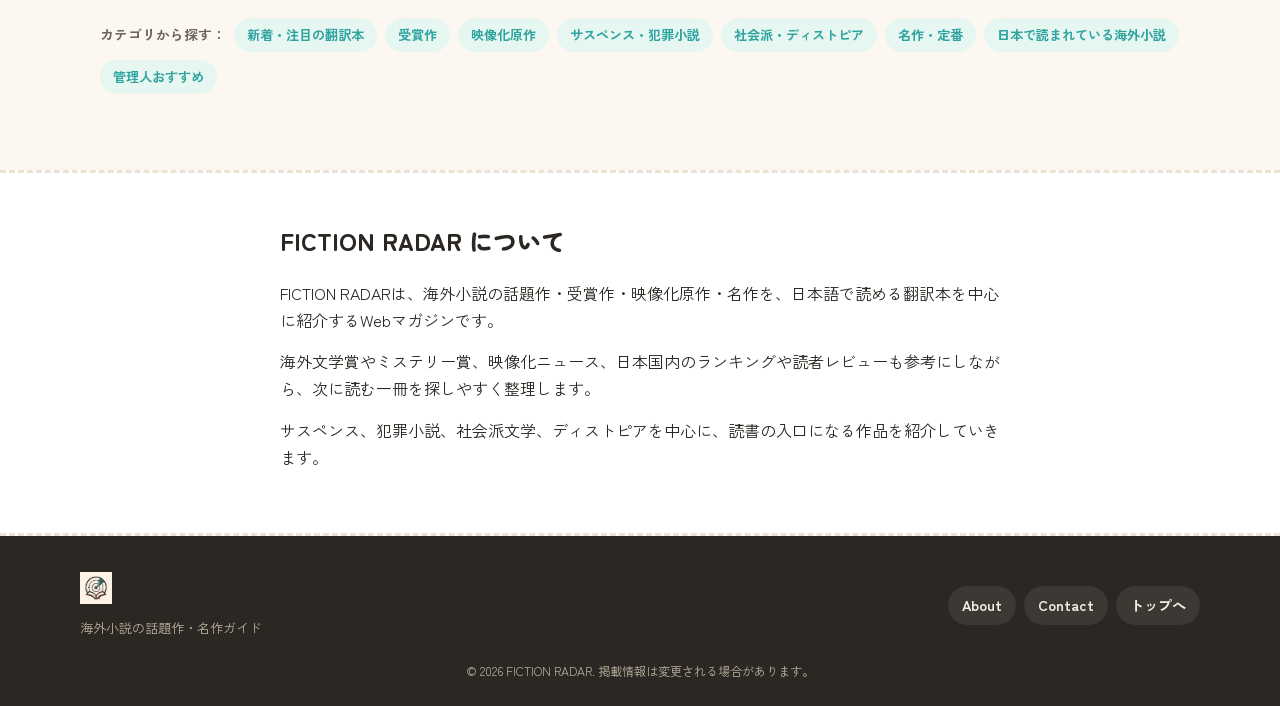
==== commit 0544f5a9: "Add files via upload" ====
--- a/index.html
+++ b/index.html
@@ -142,6 +142,12 @@
         <span class="feature-card__title">エドガー賞受賞作30選</span>
         <span class="feature-card__sub">『長いお別れ』から最新作まで。日本語で読める受賞作30作と、1954年からの歴代受賞作一覧。</span>
       </a>
+      <a class="feature-card" href="cwa-gold-dagger.html">
+        <img class="feature-card__image" src="assets/images/cwa-gold-dagger-thumb.webp" alt="" width="800" height="450" decoding="async" />
+        <span class="feature-card__tag">入門ガイド｜知る</span>
+        <span class="feature-card__title">CWAダガー賞受賞作30選</span>
+        <span class="feature-card__sub">モース警部からル・カレまで。日本語で読めるゴールド・ダガー受賞作30作と、1955年からの歴代受賞作一覧。</span>
+      </a>
     </div>
   </section>
 
